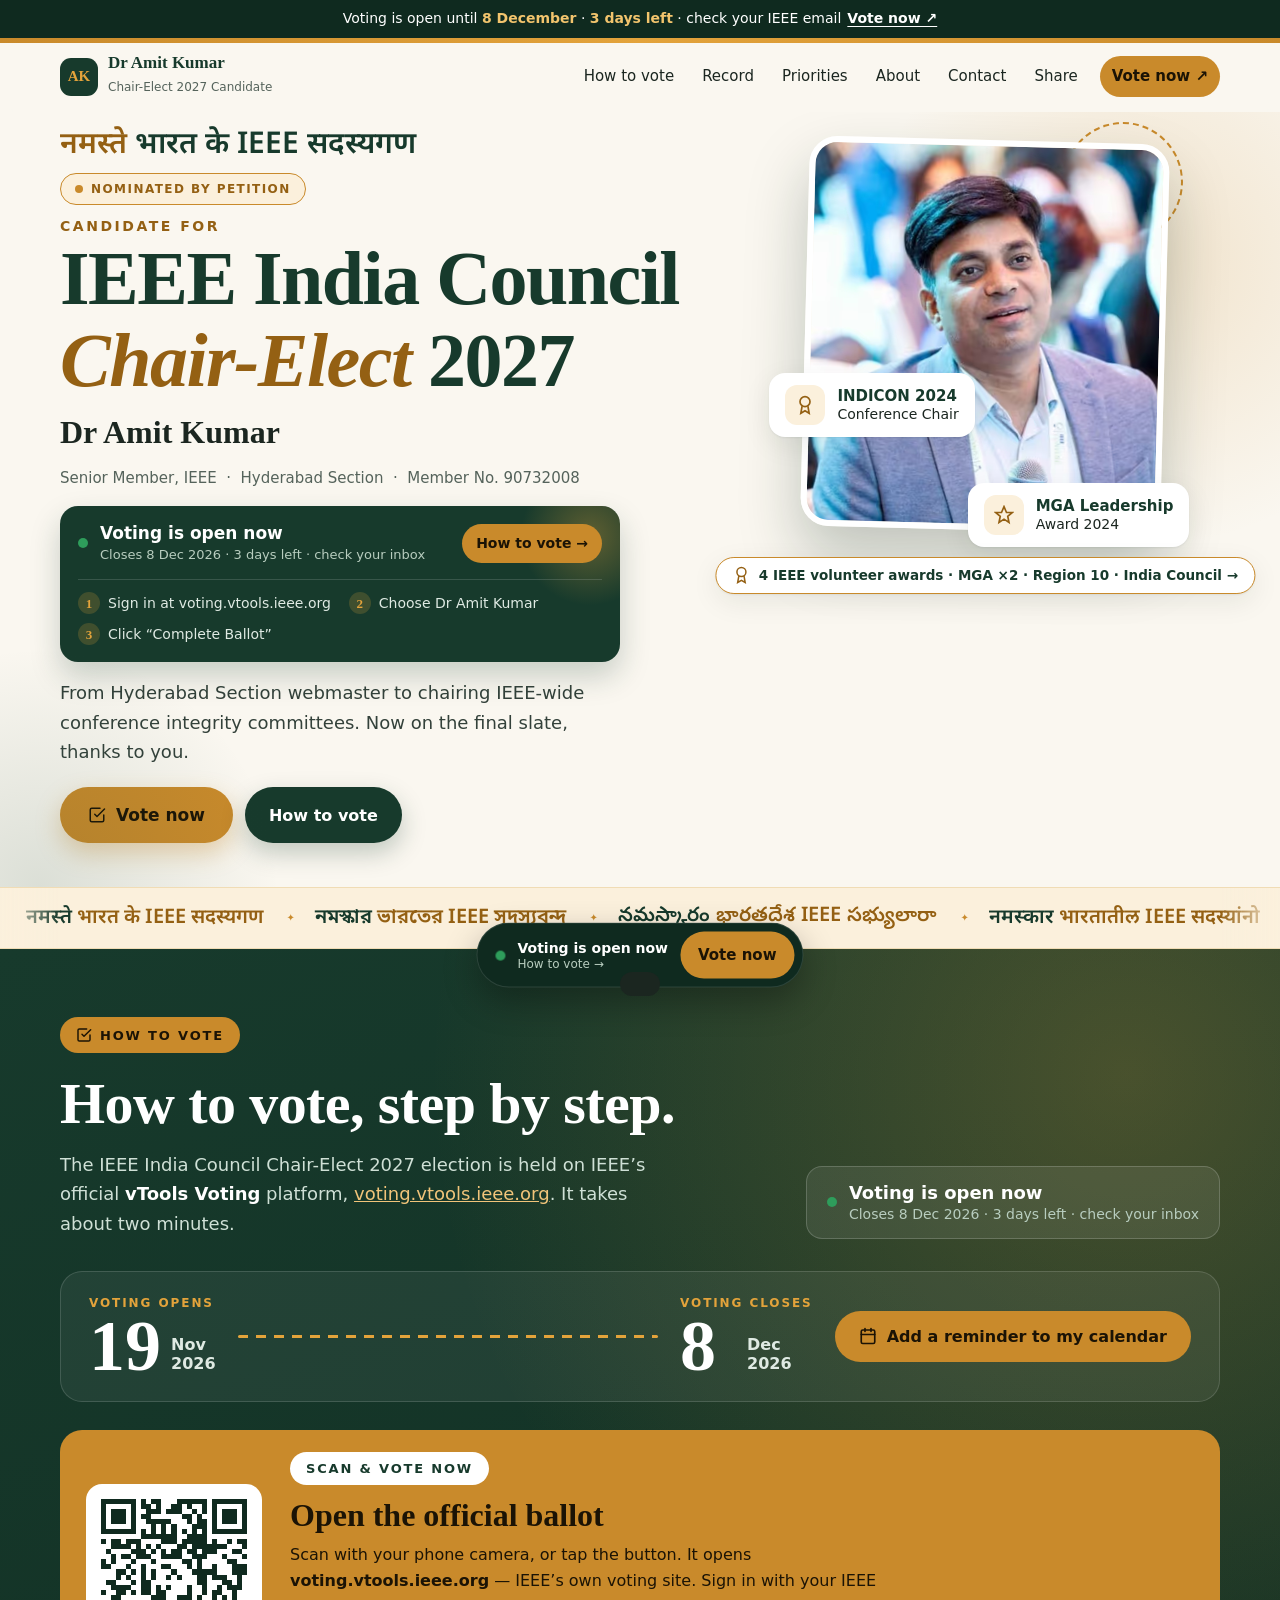
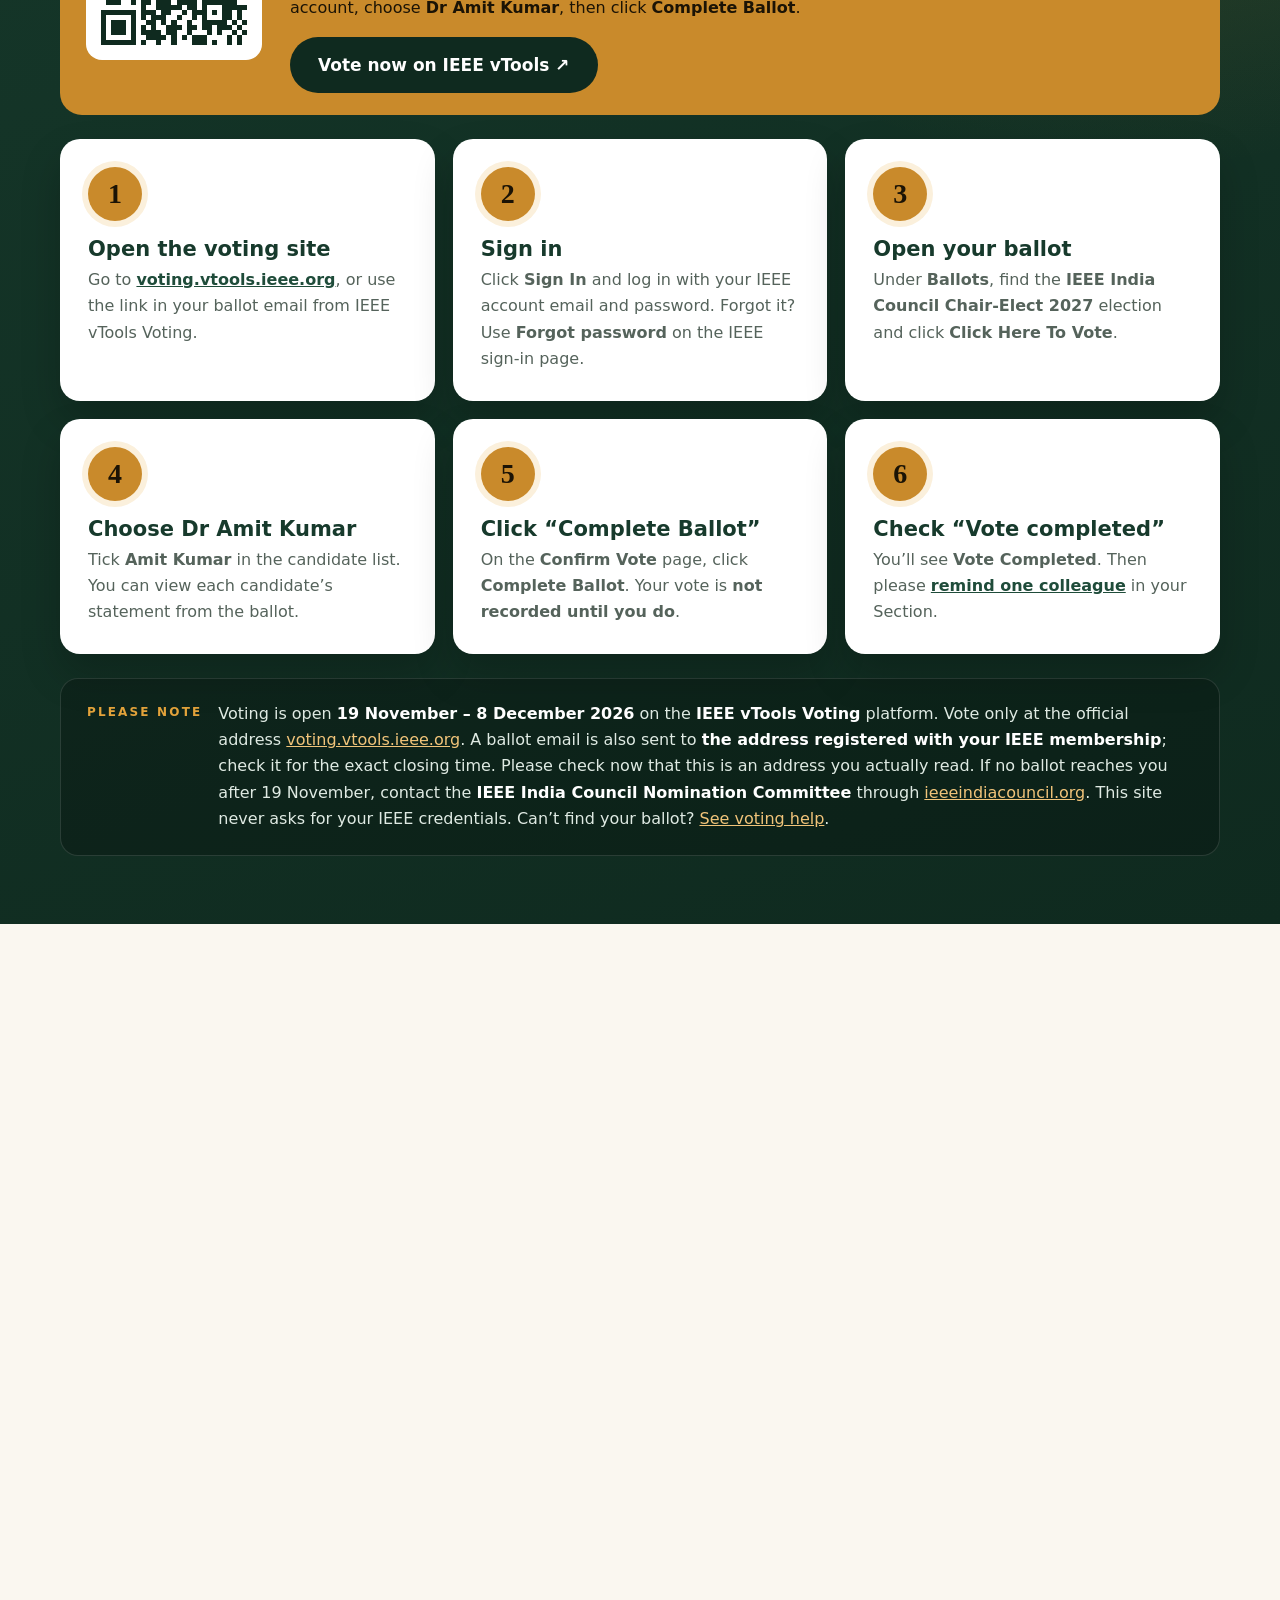
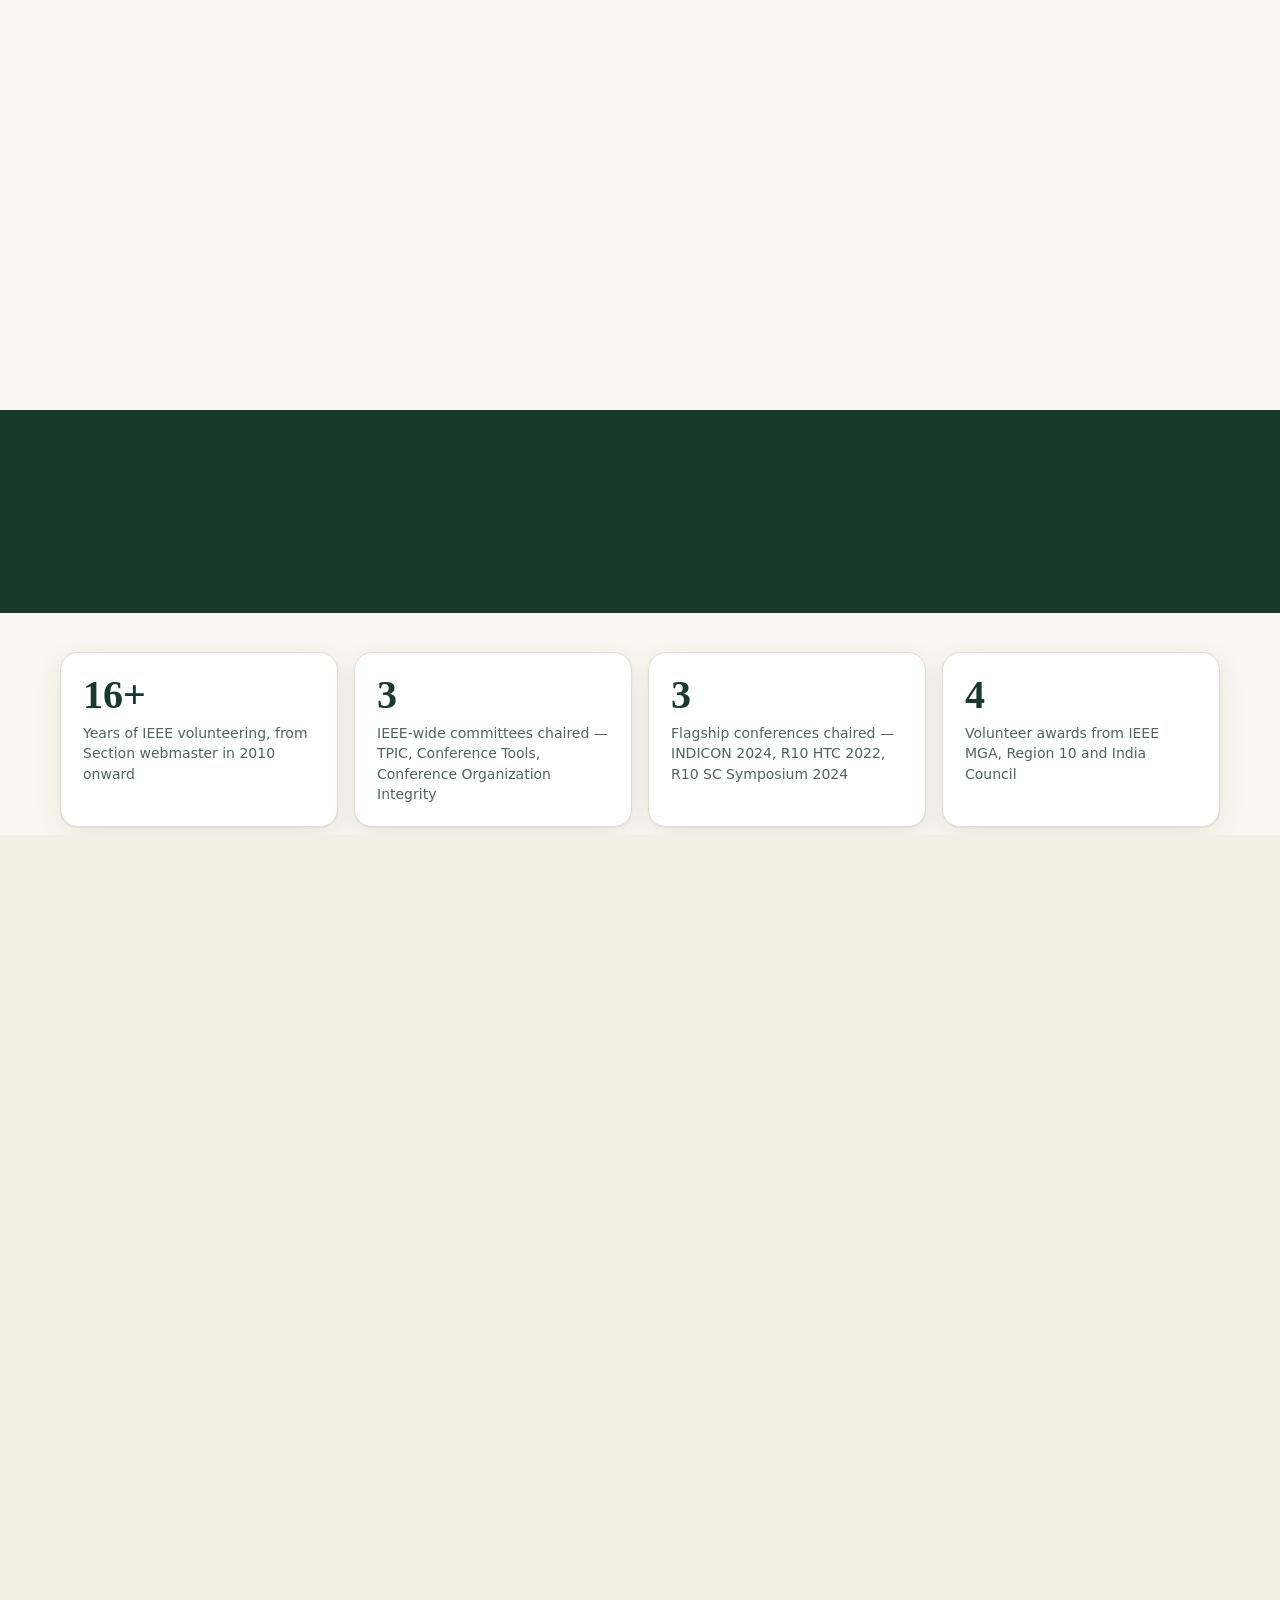
==== index.html @ e61eea42 "Tighten gap above hero awards line Co-Authored-By: Claude Opus 5.5 <noreply@anthropic.com>" ====
<!doctype html>
<html lang="en-IN">
<head>
<meta charset="utf-8">
<meta name="viewport" content="width=device-width, initial-scale=1">
<title>Dr Amit Kumar | Candidate, IEEE India Council Chair-Elect 2027</title>
<link rel="preload" href="assets/fonts/f5.woff2" as="font" type="font/woff2" crossorigin>
<link rel="preload" href="assets/fonts/f3.woff2" as="font" type="font/woff2" crossorigin>
<meta name="description" content="Personal website of Dr Amit Kumar, Senior Member IEEE, Hyderabad — candidate for IEEE India Council Chair-Elect 2027. Record, priorities and how to vote.">
<meta name="robots" content="index, follow, max-image-preview:large, max-snippet:-1, max-video-preview:-1">
<meta name="googlebot" content="index, follow">
<meta name="keywords" content="Dr Amit Kumar, Amit Kumar IEEE, IEEE India Council Chair-Elect 2027 candidate, IEEE Hyderabad Section, BioAxis DNA Research Centre, IEEE India Council election 2026">
<meta name="author" content="Dr Amit Kumar">
<meta name="theme-color" content="#173a2c">
<meta property="og:type" content="website">
<meta property="og:site_name" content="Dr Amit Kumar">
<meta property="og:locale" content="en_IN">
<meta property="og:title" content="Dr Amit Kumar | Candidate, IEEE India Council Chair-Elect 2027">
<meta property="og:description" content="Thank you for signing. Voting runs 19 Nov – 8 Dec 2026 on IEEE vTools Voting — here’s how to vote, plus Dr Amit Kumar’s record and priorities.">
<meta name="twitter:title" content="Dr Amit Kumar | Candidate, IEEE India Council Chair-Elect 2027">
<meta name="twitter:description" content="Thank you for signing. Voting runs 19 Nov – 8 Dec 2026 on IEEE vTools Voting — here’s how to vote, plus Dr Amit Kumar’s record and priorities.">
<meta property="og:image" content="https://dramitkr.github.io/assets/og-card.jpg">
<meta property="og:image:width" content="1200">
<meta property="og:image:height" content="628">
<meta property="og:image:alt" content="Thank you from Dr Amit Kumar, candidate for IEEE India Council Chair-Elect 2027. Voting 19 November to 8 December 2026 on IEEE vTools Voting.">
<meta name="twitter:image" content="https://dramitkr.github.io/assets/og-card.jpg">
<meta property="og:url" content="https://dramitkr.github.io/">
<link rel="canonical" href="https://dramitkr.github.io/">
<meta name="twitter:card" content="summary_large_image">
<link rel="icon" href="/favicon.ico" sizes="48x48">
<link rel="icon" href="/favicon.svg" type="image/svg+xml">
<link rel="icon" href="/assets/icons/icon-192.png" type="image/png" sizes="192x192">
<link rel="apple-touch-icon" href="/assets/icons/apple-touch-icon.png">
<link rel="manifest" href="/site.webmanifest">
<link rel="preload" as="image" type="image/avif" imagesrcset="assets/amit-kumar-360.avif 360w, assets/amit-kumar-560.avif 560w, assets/amit-kumar-720.avif 720w" imagesizes="(max-width:900px) 230px, 360px" fetchpriority="high">
<style>
/* latin-ext */@font-face {font-family: 'Fraunces';font-style: italic;font-weight: 600;font-display: swap;src: url(assets/fonts/f0.woff2) format('woff2');unicode-range: U+0100-02BA, U+02BD-02C5, U+02C7-02CC, U+02CE-02D7, U+02DD-02FF, U+0304, U+0308, U+0329, U+1D00-1DBF, U+1E00-1E9F, U+1EF2-1EFF, U+2020, U+20A0-20AB, U+20AD-20C4, U+2113, U+2C60-2C7F, U+A720-A7FF;}/* latin */@font-face {font-family: 'Fraunces';font-style: italic;font-weight: 600;font-display: swap;src: url(assets/fonts/f1.woff2) format('woff2');unicode-range: U+0000-00FF, U+0131, U+0152-0153, U+02BB-02BC, U+02C6, U+02DA, U+02DC, U+0304, U+0308, U+0329, U+2000-206F, U+20AC, U+2122, U+2191, U+2193, U+2212, U+2215, U+FEFF, U+FFFD;}/* latin-ext */@font-face {font-family: 'Fraunces';font-style: normal;font-weight: 500 700;font-display: swap;src: url(assets/fonts/f2.woff2) format('woff2');unicode-range: U+0100-02BA, U+02BD-02C5, U+02C7-02CC, U+02CE-02D7, U+02DD-02FF, U+0304, U+0308, U+0329, U+1D00-1DBF, U+1E00-1E9F, U+1EF2-1EFF, U+2020, U+20A0-20AB, U+20AD-20C4, U+2113, U+2C60-2C7F, U+A720-A7FF;}/* latin */@font-face {font-family: 'Fraunces';font-style: normal;font-weight: 500 700;font-display: swap;src: url(assets/fonts/f3.woff2) format('woff2');unicode-range: U+0000-00FF, U+0131, U+0152-0153, U+02BB-02BC, U+02C6, U+02DA, U+02DC, U+0304, U+0308, U+0329, U+2000-206F, U+20AC, U+2122, U+2191, U+2193, U+2212, U+2215, U+FEFF, U+FFFD;}/* latin-ext */@font-face {font-family: 'Inter';font-style: normal;font-weight: 400 700;font-display: swap;src: url(assets/fonts/f4.woff2) format('woff2');unicode-range: U+0100-02BA, U+02BD-02C5, U+02C7-02CC, U+02CE-02D7, U+02DD-02FF, U+0304, U+0308, U+0329, U+1D00-1DBF, U+1E00-1E9F, U+1EF2-1EFF, U+2020, U+20A0-20AB, U+20AD-20C4, U+2113, U+2C60-2C7F, U+A720-A7FF;}/* latin */@font-face {font-family: 'Inter';font-style: normal;font-weight: 400 700;font-display: swap;src: url(assets/fonts/f5.woff2) format('woff2');unicode-range: U+0000-00FF, U+0131, U+0152-0153, U+02BB-02BC, U+02C6, U+02DA, U+02DC, U+0304, U+0308, U+0329, U+2000-206F, U+20AC, U+2122, U+2191, U+2193, U+2212, U+2215, U+FEFF, U+FFFD;}
:root{
  --green-900:#0f2a1f; --green-800:#173a2c; --green-700:#1f4c3a; --green-100:#e4ede7;
  --amber:#c98a2b; --amber-600:#946013; --amber-100:#fbf0dc;
  --cream:#faf7f0; --paper:#ffffff; --ink:#1b2620; --muted:#55635b; --line:#e3ded2;
  --radius:18px; --shadow:0 1px 2px rgba(15,42,31,.06),0 8px 28px rgba(15,42,31,.08);
  --serif:"Fraunces",Georgia,"Times New Roman",serif;
  --sans:"Inter",system-ui,-apple-system,"Segoe UI",Roboto,Arial,sans-serif;
  color-scheme:light;
}
*{box-sizing:border-box}
html{scroll-behavior:smooth;scroll-padding-top:80px}
html{-webkit-text-size-adjust:100%;text-size-adjust:100%}
body{margin:0;background:var(--cream);color:var(--ink);font:16px/1.65 var(--sans);-webkit-font-smoothing:antialiased;overflow-x:hidden}
img,svg{max-width:100%;display:block}
img{height:auto}
a{color:var(--green-700)}
h1,h2,h3{font-family:var(--serif);color:var(--green-800);line-height:1.15;margin:0}
.wrap{width:min(1160px,100% - 32px);margin-inline:auto}
.eyebrow{font:600 12px/1 var(--sans);letter-spacing:.18em;text-transform:uppercase;color:var(--amber-600)}
.skip{position:absolute;left:-999px;top:8px;background:var(--green-800);color:#fff;padding:10px 14px;border-radius:8px;z-index:100}
.skip:focus{left:8px}
:focus-visible{outline:3px solid var(--amber);outline-offset:3px;border-radius:6px}

/* ---------- Nav ---------- */
.topbar{height:5px;background:linear-gradient(90deg,var(--amber),#e3a33b,var(--amber))}
.annbar{background:var(--green-900);color:#fff;font:500 14px/1.4 var(--sans);text-align:center;padding:9px 16px}
.annbar b{color:#f2c46d;font-weight:700}
.annbar a{color:#fff;font-weight:700;text-decoration:underline;text-underline-offset:3px;white-space:nowrap;margin-left:6px}
.annbar a:hover{color:#f2c46d}
.annbar.done a{display:none}
@media (max-width:520px){.annbar{font-size:13px;padding:8px 12px}}
header.nav{position:-webkit-sticky;position:sticky;top:0;z-index:50;background:rgba(250,247,240,.97);border-bottom:1px solid transparent;transition:border-color .25s,box-shadow .25s}
@media (min-width:901px){@supports ((backdrop-filter:blur(1px)) or (-webkit-backdrop-filter:blur(1px))){header.nav{background:rgba(250,247,240,.86);backdrop-filter:saturate(1.4) blur(12px);-webkit-backdrop-filter:saturate(1.4) blur(12px)}}}
header.nav.scrolled{border-color:var(--line);box-shadow:0 4px 20px rgba(15,42,31,.06)}
.nav-in{display:flex;align-items:center;justify-content:space-between;height:68px;gap:16px}
.brand{display:flex;align-items:center;gap:10px;text-decoration:none;color:var(--green-800)}
.mono{width:38px;height:38px;border-radius:11px;background:var(--green-800);color:#e3a33b;display:grid;place-items:center;font:700 15px var(--serif)}
.brand b{font:600 17px var(--serif);display:block;line-height:1.1}
.brand small{font-size:12px;color:var(--muted)}
.links{display:flex;gap:4px;align-items:center}
.links a{text-decoration:none;color:var(--ink);font-weight:500;font-size:15px;padding:8px 12px;border-radius:999px;transition:background .2s}
.links a:hover{background:var(--green-100)}
.links a.cta{background:var(--green-800);color:#fff;margin-left:6px}
.links a.cta:hover{background:var(--green-700)}
.burger{display:none;background:none;border:0;width:44px;height:44px;border-radius:10px;cursor:pointer}
.burger span{display:block;width:22px;height:2px;background:var(--green-800);margin:5px auto;transition:.3s}
@media (max-width:900px){
  .burger{display:block}
  .links{position:fixed;top:73px;left:0;right:0;flex-direction:column;align-items:stretch;background:var(--cream);padding:12px 16px 20px;border-bottom:1px solid var(--line);box-shadow:0 20px 30px rgba(15,42,31,.1);transform:translateY(-120%);transition:transform .35s ease;visibility:hidden}
  .links.open{transform:none;visibility:visible}
  .links a{padding:12px 14px;font-size:16px}
  .links a.cta{margin:8px 0 0;text-align:center}
  .burger[aria-expanded="true"] span:nth-child(1){transform:translateY(7px) rotate(45deg)}
  .burger[aria-expanded="true"] span:nth-child(2){opacity:0}
  .burger[aria-expanded="true"] span:nth-child(3){transform:translateY(-7px) rotate(-45deg)}
}

/* ---------- Hero ---------- */
.hero{position:relative;padding:14px 0 44px;overflow:hidden}
.hero::before{content:"";position:absolute;width:620px;height:620px;right:-180px;top:-160px;background:radial-gradient(circle,rgba(201,138,43,.18),transparent 65%);pointer-events:none}
.hero::after{content:"";position:absolute;width:520px;height:520px;left:-220px;bottom:-260px;background:radial-gradient(circle,rgba(31,76,58,.14),transparent 65%);pointer-events:none}
.hero-grid{display:grid;grid-template-columns:1.15fr .85fr;gap:56px;align-items:start;position:relative}
@media (min-width:901px){.portrait{margin-top:14px}}
.badge{display:inline-flex;align-items:center;gap:8px;border:1.5px solid var(--amber);color:var(--amber-600);background:var(--amber-100);font:700 12px/1 var(--sans);letter-spacing:.12em;text-transform:uppercase;padding:9px 14px;border-radius:999px}
.badge .dot{width:8px;height:8px;border-radius:50%;background:var(--amber)}

.hero .htitle{font-family:var(--serif);color:var(--green-800);line-height:1.15;font-size:clamp(40px,6.4vw,76px);font-weight:700;letter-spacing:-.02em;margin:4px 0 4px;line-height:1.08}
.hero .htitle em{font-style:italic;color:var(--amber-600);font-weight:600}
.hero .name{font:600 clamp(24px,3vw,32px)/1.2 var(--serif);color:var(--ink);margin:12px 0 2px}
.hero .meta{color:var(--muted);font-size:15px}
.hero .lead{font-size:18px;max-width:560px;margin:16px 0 20px;color:#33413a}
.btns{display:flex;flex-wrap:wrap;gap:12px}
.btn{display:inline-flex;align-items:center;gap:10px;font:600 16px var(--sans);padding:14px 22px;border-radius:999px;text-decoration:none;border:2px solid transparent;cursor:pointer;transition:transform .2s,box-shadow .2s,background .2s}
.btn:hover{transform:translateY(-2px)}
.btn-primary{background:var(--green-800);color:#fff;box-shadow:0 10px 24px rgba(23,58,44,.25)}
.btn-primary:hover{background:var(--green-700)}
.btn-ghost{background:transparent;color:var(--green-800);border-color:var(--green-800)}
.btn-ghost:hover{background:var(--green-100)}
.btn-amber{background:var(--amber);color:#1b1305}
.btn-amber:hover{background:#e3a33b}
.btn svg{width:18px;height:18px}
.portrait{position:relative;justify-self:center;width:min(360px,100%)}
.portrait .frame{border-radius:28px;overflow:hidden;box-shadow:0 30px 60px rgba(15,42,31,.25);transform:rotate(1.5deg);border:6px solid #fff}
.portrait .frame img{aspect-ratio:900/977;object-fit:cover;width:100%;height:auto}
.portrait .ring{position:absolute;top:-18px;right:-18px;width:120px;height:120px;border-radius:50%;border:2px dashed var(--amber);}

.float{position:absolute;background:#fff;border-radius:16px;box-shadow:var(--shadow);padding:12px 16px;display:flex;gap:12px;align-items:center;font-size:14px;line-height:1.3}
.float b{display:block;font:700 15px var(--sans);color:var(--green-800)}
.float .ic{width:40px;height:40px;border-radius:12px;display:grid;place-items:center;background:var(--amber-100);color:var(--amber-600);flex:none}
.float.f1{left:-36px;bottom:92px}
.float.f2{right:-24px;bottom:-18px}

@media (max-width:900px){
  .hero{padding:12px 0 36px}
  .hero-grid{grid-template-columns:1fr;gap:40px}
  .portrait{order:-1;width:min(320px,82%)}
  .float.f1{left:-20px}.float.f2{right:-14px}
}
@media (max-width:420px){.float{font-size:12px;padding:9px 11px}.float .ic{width:32px;height:32px}.float.f2{display:none}}

/* ---------- Vote status ---------- */
.vstatus{display:inline-flex;gap:12px;align-items:center;margin-top:16px;background:var(--paper);border:1px solid var(--line);border-radius:14px;padding:10px 16px;box-shadow:var(--shadow);line-height:1.3}
.vstatus b{display:block;color:var(--green-800);font-size:15px}
.vstatus small{color:var(--muted);font-size:13px}
.vdot{width:10px;height:10px;border-radius:50%;background:var(--amber);flex:none}
.vstatus.open .vdot{background:#2e9d5b}
@keyframes blink{50%{opacity:.35}}
.dates{display:flex;flex-wrap:wrap;align-items:center;gap:14px 18px;margin-top:22px}
.dates div:not(.arrow){background:var(--paper);border:1px solid var(--line);border-radius:14px;padding:12px 18px}
.dates small{display:block;color:var(--muted);font-size:12px;text-transform:uppercase;letter-spacing:.12em}
.dates b{font:700 22px var(--serif);color:var(--green-800)}
.dates .arrow{color:var(--amber);font-size:24px}
.dates .cal{font-weight:600;color:var(--green-700)}
/* ---------- Greetings ---------- */
.greet{display:flex;align-items:flex-start;gap:12px;min-height:0;max-width:640px;margin:0 0 8px}
.greet .gw{font-size:clamp(20px,2.4vw,30px);font-weight:600;color:var(--amber-600);line-height:1.3;transition:opacity .4s,transform .4s}
.greet .gb{color:var(--green-800)}
.greet.out .gw{opacity:0;transform:translateY(6px)}
.ribbon{background:var(--amber-100);border-top:1px solid #f0dcb5;border-bottom:1px solid #f0dcb5;overflow:hidden;padding:14px 0;position:relative}
.ribbon::before,.ribbon::after{content:"";position:absolute;top:0;bottom:0;width:60px;z-index:1;pointer-events:none}
.ribbon::before{left:0;background:linear-gradient(90deg,var(--amber-100),transparent)}
.ribbon::after{right:0;background:linear-gradient(-90deg,var(--amber-100),transparent)}
.track{display:flex;width:max-content;animation:marquee 70s linear infinite;will-change:transform}
.ribbon{contain:layout paint}
.ribbon:hover .track{animation-play-state:paused}
.gi{display:inline-flex;align-items:center;gap:8px;padding:0 26px;white-space:nowrap;position:relative}
.gi::after{content:"✦";position:absolute;right:-6px;color:var(--amber);font-size:10px;top:50%;transform:translateY(-50%)}
.gi .gw{font-size:20px;font-weight:600;color:var(--green-800);line-height:1.6}
.gi .gb{color:var(--amber-600)}
@keyframes marquee{to{transform:translateX(-50%)}}
@media (prefers-reduced-motion:reduce){.track{flex-wrap:wrap;width:auto;justify-content:center;row-gap:6px}.track .dup{display:none}}
/* ---------- Hero vote card ---------- */
.herovote{display:block;margin-top:14px;max-width:560px;background:var(--green-800);color:#dfeae3;border-radius:18px;padding:16px 18px;text-decoration:none;box-shadow:0 14px 30px rgba(23,58,44,.22);transition:transform .2s,box-shadow .2s;position:relative;overflow:hidden}
.herovote::after{content:"";position:absolute;right:-40px;top:-40px;width:140px;height:140px;border-radius:50%;background:radial-gradient(circle,rgba(227,163,59,.35),transparent 70%)}
.herovote:hover{transform:translateY(-2px);box-shadow:0 18px 36px rgba(23,58,44,.3)}
.hv-top{display:flex;align-items:center;justify-content:space-between;gap:12px;flex-wrap:wrap;position:relative;z-index:1}
.vstatus-in{display:inline-flex;gap:12px;align-items:center;line-height:1.3}
.vstatus-in b{display:block;color:#fff;font-size:17px}
.vstatus-in small{color:#b8cdbf;font-size:13px}
.hv-tag{background:var(--amber);color:#1b1305;font-weight:700;font-size:14px;padding:8px 14px;border-radius:999px;white-space:nowrap}
.hv-steps{display:flex;flex-wrap:wrap;gap:8px 18px;margin-top:14px;padding-top:12px;border-top:1px solid rgba(255,255,255,.14);font-size:14px;position:relative;z-index:1}
.hv-steps span{display:inline-flex;align-items:center;gap:8px}
.hv-steps i{font:700 13px/1 var(--serif);font-style:normal;width:22px;height:22px;border-radius:50%;background:rgba(227,163,59,.2);color:#e3a33b;display:grid;place-items:center;flex:none}
.awline{position:relative;z-index:2;display:flex;align-items:center;justify-content:center;gap:8px;width:max-content;max-width:min(400px,calc(100vw - 32px));margin:64px auto 0;left:50%;transform:translateX(-50%);background:var(--paper);border:1.5px solid var(--amber);border-radius:999px;padding:8px 16px;color:var(--green-800);font:600 13.5px/1.35 var(--sans);text-decoration:none;box-shadow:var(--shadow);text-align:center}
.awline svg{color:var(--amber-600);flex:none}
.awline b{font-weight:800}
.awline:hover{background:var(--amber-100)}
@media (min-width:901px){.awline{position:absolute;top:100%;margin-top:28px;max-width:100%}}
@media (min-width:1240px){.awline{max-width:none;white-space:nowrap}}
@media (max-width:900px){.awline{margin-top:18px;font-size:13px}}
@media (max-width:900px){.portrait{width:min(230px,62%)}.portrait .ring{width:80px;height:80px}.float{display:none}}
@media (max-width:480px){.hv-steps{flex-direction:column;gap:6px}}
@media (max-width:900px){.greet{margin-bottom:8px}.hero-grid{gap:20px}}
/* ---------- How to vote ---------- */
.links a.votenow{background:var(--amber);color:#1b1305;font-weight:700}
.links a.votenow:hover{background:#e3a33b}
.btn-big{padding:16px 26px;font-size:17px;box-shadow:0 10px 24px rgba(201,138,43,.35)}
.open .vdot{background:#2e9d5b!important;animation:blink 2s ease-in-out infinite;will-change:opacity}
.votezone{background:radial-gradient(circle at 88% 8%,rgba(227,163,59,.25),transparent 38%),linear-gradient(160deg,var(--green-800),var(--green-900));color:#dfeae3;padding:68px 0;position:relative;overflow:hidden}
.vz-head{display:flex;justify-content:space-between;align-items:flex-end;gap:24px;flex-wrap:wrap;margin-bottom:32px}
.vz-kicker{display:inline-flex;gap:8px;align-items:center;background:var(--amber);color:#1b1305;font:700 13px/1 var(--sans);letter-spacing:.14em;text-transform:uppercase;padding:10px 16px;border-radius:999px}
.votezone h2{color:#fff;font-size:clamp(34px,5vw,58px);margin:18px 0 12px;letter-spacing:-.01em}
.vz-head p{color:#cfe0d6;font-size:18px;margin:0;max-width:620px}
.vz-head strong{color:#fff}
.vz-live{background:rgba(255,255,255,.08);border:1px solid rgba(255,255,255,.18);border-radius:16px;padding:14px 20px;display:grid;grid-template-columns:auto 1fr;column-gap:12px;align-items:center;line-height:1.35}
.vz-live .vdot{grid-row:span 2}
.vz-live b{color:#fff;font-size:18px}
.vz-live small{color:#b8cdbf;font-size:14px}
.vz-dates{display:flex;align-items:center;gap:22px;flex-wrap:wrap;background:rgba(255,255,255,.06);border:1px solid rgba(255,255,255,.14);border-radius:22px;padding:24px 28px;margin-bottom:28px}
.vz-date{display:grid;grid-template-columns:auto auto;column-gap:10px;align-items:end}
.vz-date small{grid-column:1/-1;color:#e3a33b;font:700 12px var(--sans);letter-spacing:.16em;text-transform:uppercase;margin-bottom:6px}
.vz-date b{font:700 72px/.85 var(--serif);color:#fff}
.vz-date span{font:600 16px/1.2 var(--sans);color:#dfeae3;padding-bottom:4px}
.vz-line{flex:1;min-width:40px;height:3px;background:repeating-linear-gradient(90deg,#e3a33b 0 10px,transparent 10px 18px);border-radius:2px}
.vz-dates .btn#cal{margin-left:auto}
.vz-qr{display:grid;grid-template-columns:auto 1fr;gap:28px;align-items:center;background:var(--amber);color:#1b1305;border-radius:22px;padding:22px 26px;margin-bottom:24px}
.qrbox{background:#fff;border-radius:16px;padding:10px;width:176px;height:176px}
.qrbox svg{display:block;width:100%;height:100%}
.qrtext h3{font:700 clamp(24px,3vw,32px)/1.15 var(--serif);color:#1b1305;margin:12px 0 8px}
.qrtext p{margin:0 0 16px;max-width:620px}
.qrtext .vz-kicker{color:var(--green-800)}
.qrtext .btn-amber{background:var(--green-900);color:#fff;box-shadow:none}
.qrtext .btn-amber:hover{background:var(--green-800)}
@media (max-width:600px){.vz-qr{grid-template-columns:1fr;justify-items:center;text-align:center;padding:22px 18px}.qrbox{width:200px;height:200px}.qrtext .btn{width:100%;justify-content:center}}
.vz-steps{list-style:none;margin:0;padding:0;display:grid;grid-template-columns:repeat(3,1fr);gap:18px}
.vz-step a{color:var(--green-700);font-weight:600}
.vz-dates .vz-go{margin-left:0;background:#fff;color:var(--green-800)}
.vz-dates .vz-go:hover{background:var(--green-100)}
.vz-step{background:#fff;color:var(--ink);border-radius:20px;padding:28px;position:relative;box-shadow:0 20px 40px rgba(0,0,0,.2);transition:transform .25s}
.vz-step:hover{transform:translateY(-4px)}
.vz-num{width:54px;height:54px;border-radius:50%;background:var(--amber);color:#1b1305;display:grid;place-items:center;font:700 28px var(--serif);margin-bottom:16px;box-shadow:0 0 0 6px var(--amber-100)}
.vz-step .ico{position:absolute;right:24px;top:28px;width:48px;height:48px;border-radius:14px;background:var(--green-100);color:var(--green-800);display:grid;place-items:center}
.vz-step h3{font:700 21px var(--sans);color:var(--green-800);margin:0 0 6px}
.vz-step p{margin:0;color:var(--muted)}
.votezone .notice{background:rgba(0,0,0,.22);border:1px solid rgba(255,255,255,.12)}
@media (max-width:980px){.vz-steps{grid-template-columns:repeat(2,1fr)}}
@media (max-width:820px){
  .votezone{padding:60px 0}
  .vz-steps{grid-template-columns:1fr}
  .vz-date b{font-size:56px}
  .vz-dates{padding:20px}
  .vz-dates .btn{margin-left:0;width:100%;justify-content:center}
}
.votebar{position:fixed;left:50%;bottom:16px;transform:translate(-50%,160%);z-index:60;display:flex;align-items:center;gap:12px;background:var(--green-900);color:#fff;text-decoration:none;padding:8px 8px 8px 18px;border-radius:999px;box-shadow:0 14px 34px rgba(0,0,0,.3);border:1px solid rgba(255,255,255,.12);transition:transform .35s ease;width:max-content;max-width:calc(100% - 24px)}
.votebar.show{transform:translate(-50%,0)}
.vb-txt b{display:block;font-size:14px;line-height:1.2}
.vb-txt small{display:block;font-size:12px;color:#b8cdbf;line-height:1.2}
.vb-cta{background:var(--amber);color:#1b1305;font-weight:700;font-size:15px;padding:11px 18px;border-radius:999px;white-space:nowrap}
.vb-cta:hover{background:#e3a33b}
.vb-info{display:flex;align-items:center;gap:12px;color:#fff;text-decoration:none}
.vb-cta{text-decoration:none}
@media (max-width:380px){.vb-txt small{display:none}}
/* ---------- Voting help FAQ ---------- */
.faqsec{padding-bottom:56px}
.faq-grid{display:grid;grid-template-columns:.8fr 1.2fr;gap:48px;align-items:start}
.faq details{background:var(--paper);border:1px solid var(--line);border-radius:16px;margin-bottom:12px;box-shadow:var(--shadow);overflow:hidden}
.faq summary{list-style:none;cursor:pointer;padding:18px 54px 18px 22px;font-weight:700;font-size:17px;color:var(--green-800);position:relative}
.faq summary::-webkit-details-marker{display:none}
.faq summary::after{content:"+";position:absolute;right:20px;top:50%;transform:translateY(-50%);width:28px;height:28px;border-radius:50%;background:var(--amber-100);color:var(--amber-600);display:grid;place-items:center;font-size:20px;font-weight:600;transition:transform .2s}
.faq details[open] summary::after{content:"–"}
.faq summary:hover{background:#fdfbf6}
.faq .ans{padding:0 22px 18px;color:#33413a}
.faq .ans ol{margin:0;padding-left:20px}
.faq .ans li{margin:6px 0}
@media (max-width:860px){.faq-grid{grid-template-columns:1fr;gap:8px}}
/* ---------- Thank-you band ---------- */
.thanks{background:var(--green-800);color:#eaf1ec;position:relative;overflow:hidden}
.thanks .wrap{display:grid;grid-template-columns:auto 1fr;gap:28px;align-items:center;padding:36px 0}
.thanks .big{font:700 clamp(56px,9vw,104px)/.9 var(--serif);color:#e3a33b}
.thanks h2{color:#fff;font-size:clamp(24px,3.2vw,34px);margin-bottom:8px}
.thanks p{margin:0;max-width:760px;color:#cfe0d6;font-size:17px}
@media (max-width:640px){.thanks .wrap{grid-template-columns:1fr;gap:6px}}

/* ---------- Stats ---------- */
.stats{display:grid;grid-template-columns:repeat(4,1fr);gap:16px;margin-top:-1px;padding:40px 0 8px}
.stat{background:var(--paper);border:1px solid var(--line);border-radius:var(--radius);padding:22px;text-align:left;box-shadow:var(--shadow)}
.stat .n{font:700 40px/1 var(--serif);color:var(--green-800)}
.stat .n span{color:var(--amber)}
.stat p{margin:8px 0 0;color:var(--muted);font-size:14px;line-height:1.45}
@media (max-width:820px){.stats{grid-template-columns:repeat(2,1fr)}}

/* ---------- Sections ---------- */
section.block{padding:72px 0}
@supports (content-visibility:auto){section.block,.thanks,footer{content-visibility:auto;contain-intrinsic-size:auto 900px}}
.head{max-width:720px;margin-bottom:40px}
.head h2{font-size:clamp(30px,4.2vw,46px);margin-top:12px;letter-spacing:-.01em}
.head p{color:var(--muted);font-size:17px;margin:14px 0 0}

/* Vote steps */
.steps{display:grid;grid-template-columns:repeat(3,1fr);gap:20px;counter-reset:s;position:relative}
.step{background:var(--paper);border:1px solid var(--line);border-radius:var(--radius);padding:28px;position:relative;box-shadow:var(--shadow);transition:transform .25s,box-shadow .25s}
.step:hover{transform:translateY(-4px);box-shadow:0 2px 4px rgba(15,42,31,.06),0 18px 40px rgba(15,42,31,.12)}
.step .num{font:700 54px/1 var(--serif);color:#b07a22}
.step .ico{position:absolute;right:24px;top:28px;width:48px;height:48px;border-radius:14px;background:var(--green-100);color:var(--green-800);display:grid;place-items:center}
.step h3{font:700 20px var(--sans);color:var(--ink);margin:14px 0 6px}
.step p{margin:0;color:var(--muted)}
@media (max-width:820px){.steps{grid-template-columns:1fr}}
.notice{margin-top:24px;background:var(--green-900);color:#dfeae3;border-radius:var(--radius);padding:22px 26px;display:flex;gap:16px;align-items:flex-start}
.notice .tag{font:700 12px/1 var(--sans);letter-spacing:.18em;color:#e3a33b;white-space:nowrap;padding-top:5px}
.notice strong{color:#fff}
.notice a{color:#f1c47a}
@media (max-width:600px){.notice{flex-direction:column;gap:8px}}

/* Record / tabs */
.alt{background:#f3efe5}
.tabs{display:flex;gap:8px;flex-wrap:wrap;margin-bottom:24px}
.tab{font:600 15px var(--sans);border:1.5px solid var(--line);background:var(--paper);color:var(--ink);padding:11px 18px;border-radius:999px;cursor:pointer;transition:.2s}
.tab:hover{border-color:var(--green-700)}
.tab[aria-selected="true"]{background:var(--green-800);color:#fff;border-color:var(--green-800)}
.tab .c{display:inline-grid;place-items:center;min-width:24px;height:24px;border-radius:999px;background:var(--amber-100);color:var(--amber-600);font-size:12px;margin-left:8px;padding:0 6px}
.tab[aria-selected="true"] .c{background:rgba(255,255,255,.16);color:#f1c47a}
.panel{display:grid;grid-template-columns:repeat(2,1fr);gap:14px}
.panel[hidden]{display:none}
.role{background:var(--paper);border:1px solid var(--line);border-radius:14px;padding:18px 20px;display:flex;gap:14px;align-items:flex-start;animation:rise .45s both}
.role .pip{flex:none;width:10px;height:10px;border-radius:50%;background:var(--amber);margin-top:9px}
.role b{display:block;color:var(--green-800);font-weight:700}
.role span{color:#3c4a43}
.role .when{display:block;font-style:normal;font-size:13px;color:var(--muted);margin-top:2px}
.role.hl{border-color:var(--amber);background:linear-gradient(135deg,#fff, var(--amber-100))}
@keyframes rise{from{opacity:0;transform:translateY(10px)}}
@media (max-width:700px){.panel{grid-template-columns:1fr}}

.awards{margin-top:56px}
.awards h3{font-size:26px;margin-bottom:20px}
.award-grid{display:grid;grid-template-columns:repeat(4,1fr);gap:16px}
.award{background:var(--green-800);color:#fff;border-radius:var(--radius);padding:24px 20px;position:relative;overflow:hidden}
.award::after{content:"";position:absolute;right:-30px;bottom:-30px;width:110px;height:110px;border-radius:50%;background:rgba(227,163,59,.16)}
.award .yr{font:700 34px/1 var(--serif);color:#e3a33b}
.award p{margin:10px 0 0;font-weight:600;line-height:1.35}
.award small{display:block;color:#b8cdbf;font-weight:500;margin-top:4px}
@media (max-width:900px){.award-grid{grid-template-columns:repeat(2,1fr)}}
@media (max-width:440px){.award-grid{grid-template-columns:1fr}}

/* Priorities */
.prio-grid{display:grid;grid-template-columns:repeat(2,1fr);gap:20px}
.prio{background:var(--paper);border:1px solid var(--line);border-radius:22px;padding:30px;box-shadow:var(--shadow);position:relative;overflow:hidden;transition:transform .25s}
.prio:hover{transform:translateY(-4px)}
.prio::before{content:"";position:absolute;left:0;top:0;bottom:0;width:5px;background:linear-gradient(var(--amber),var(--green-700))}
.prio .top{display:flex;align-items:center;gap:14px;margin-bottom:14px}
.prio .ico{width:52px;height:52px;border-radius:16px;background:var(--amber-100);color:var(--amber-600);display:grid;place-items:center;flex:none}
.prio h3{font:700 22px var(--serif)}
.prio ul{margin:0;padding:0;list-style:none}
.prio li{padding-left:26px;position:relative;margin:10px 0;color:#33413a}
.prio li::before{content:"";position:absolute;left:0;top:10px;width:14px;height:2px;background:var(--amber)}
@media (max-width:760px){.prio-grid{grid-template-columns:1fr}}

/* About */
.about{display:grid;grid-template-columns:.9fr 1.1fr;gap:48px;align-items:center}
.about-card{background:var(--green-800);color:#dfeae3;border-radius:24px;padding:34px;position:relative;overflow:hidden}
.about-card h3{color:#fff;font-size:24px}
.about-card .k{font:600 12px var(--sans);letter-spacing:.16em;text-transform:uppercase;color:#e3a33b;margin-top:22px}
.about-card p{margin:4px 0 0}
.about-card::after{content:"DNA";position:absolute;right:-10px;bottom:-34px;font:700 130px/1 var(--serif);color:rgba(255,255,255,.05)}
.about-text p{font-size:17px;color:#33413a}
@media (max-width:860px){.about{grid-template-columns:1fr;gap:28px}}

/* Share */
.share{background:linear-gradient(135deg,var(--green-800),var(--green-900));color:#dfeae3;border-radius:28px;padding:56px;display:grid;grid-template-columns:1.1fr .9fr;gap:40px;align-items:center;position:relative;overflow:hidden}
.share::before{content:"";position:absolute;width:420px;height:420px;right:-120px;top:-160px;border-radius:50%;background:radial-gradient(circle,rgba(227,163,59,.28),transparent 65%)}
.share h2{color:#fff;font-size:clamp(28px,4vw,42px)}
.share p{color:#cfe0d6;font-size:17px}
.share-btns{display:grid;grid-template-columns:1fr 1fr;gap:12px;position:relative}
.sbtn{display:flex;align-items:center;justify-content:center;gap:10px;padding:15px;border-radius:14px;background:rgba(255,255,255,.08);border:1px solid rgba(255,255,255,.16);color:#fff;font:600 15px var(--sans);text-decoration:none;cursor:pointer;transition:.2s}
.sbtn:hover{background:rgba(255,255,255,.16);transform:translateY(-2px)}
.sbtn svg{width:20px;height:20px}
.sbtn.wide{grid-column:1/-1;background:var(--amber);color:#1b1305;border-color:var(--amber)}
.sbtn.wide:hover{background:#e3a33b}
.toast{position:fixed;left:50%;bottom:24px;transform:translate(-50%,120px);background:var(--ink);color:#fff;padding:12px 20px;border-radius:999px;font-weight:600;transition:transform .35s;z-index:99}
.toast.show{transform:translate(-50%,0)}
@media (max-width:820px){.share{grid-template-columns:1fr;padding:34px 22px}}

/* Posters */
.posters{display:grid;grid-template-columns:repeat(4,minmax(0,1fr));gap:20px}
.pdl{display:grid;grid-template-columns:1fr 1fr;gap:8px;margin-top:auto}.pdl .pdl-wide{grid-column:1/-1}.pdl .btn{justify-content:center;padding:12px 10px}
.pcard{margin:0;background:var(--paper);border:1px solid var(--line);border-radius:22px;padding:18px;box-shadow:var(--shadow);display:flex;flex-direction:column}
.pcard .thumb{height:400px;border-radius:14px;background:var(--green-100);display:grid;place-items:center;padding:16px;transition:background .2s}
.pcard .thumb:hover{background:#d6e4da}
.pcard picture{display:contents}
.pcard img{max-height:368px;width:auto;max-width:100%;border-radius:8px;box-shadow:0 10px 24px rgba(15,42,31,.2)}
.pcard h3{font:700 19px var(--sans);color:var(--green-800);margin:16px 0 2px}
.pcard p{margin:0 0 14px;color:var(--muted);font-size:14px}
.pcard .btn{justify-content:center;margin-top:auto}
@media (max-width:1180px){.posters{grid-template-columns:repeat(2,minmax(0,1fr))}}
@media (max-width:700px){.posters{grid-template-columns:1fr}.pcard .thumb{height:380px}.pcard img{max-height:348px}}
/* Contact */
.contact{display:grid;grid-template-columns:repeat(6,1fr);gap:16px}
.contact .cc{grid-column:span 2}
.contact .cc.half{grid-column:span 3}
.cc{background:var(--paper);border:1px solid var(--line);border-radius:var(--radius);padding:24px;text-decoration:none;color:var(--ink);display:flex;gap:16px;align-items:center;transition:.2s;box-shadow:var(--shadow)}
.cc:hover{border-color:var(--green-700);transform:translateY(-3px)}
.cc .ico{width:48px;height:48px;border-radius:14px;background:var(--green-100);color:var(--green-800);display:grid;place-items:center;flex:none}
.cc small{display:block;color:var(--muted);font-size:13px}
.cc b{font-weight:600;word-break:break-word}
@media (max-width:820px){.contact{grid-template-columns:1fr}.contact .cc,.contact .cc.half{grid-column:auto}}

/* Footer */
footer{background:var(--green-900);color:#b8cdbf;padding:56px 0 28px;margin-top:88px}
.foot-top{display:flex;justify-content:space-between;gap:24px;flex-wrap:wrap;align-items:flex-end;padding-bottom:28px;border-bottom:1px solid rgba(255,255,255,.1)}
.foot-top h2{color:#fff;font-size:clamp(24px,3vw,32px)}
.foot-top a{color:#e3a33b;text-decoration:none;font-weight:600}
.disclaimer{font-size:13px;line-height:1.6;margin-top:24px;color:#9fb6a8;max-width:900px;text-align:justify;hyphens:auto;-webkit-hyphens:auto}
@media (max-width:480px){.disclaimer{text-align:left}}
.disclaimer strong{color:#d6e3db}
.copy{font-size:13px;margin-top:16px;color:#7f998a}

/* Reveal */
.reveal{opacity:0;transform:translateY(24px);transition:opacity .7s ease,transform .7s ease}
.reveal.in{opacity:1;transform:none}
@media (prefers-reduced-motion:reduce){
  *,*::before,*::after{animation:none!important;transition:none!important;scroll-behavior:auto!important}
  .reveal{opacity:1;transform:none}
}
.sr{position:absolute;width:1px;height:1px;overflow:hidden;clip:rect(0 0 0 0)}
</style>
<script type="application/ld+json">{"@context":"https://schema.org","@graph":[{"@type":"WebSite","@id":"https://dramitkr.github.io/#website","url":"https://dramitkr.github.io/","name":"Dr Amit Kumar","description":"Personal website of Dr Amit Kumar","inLanguage":"en-IN","publisher":{"@id":"https://dramitkr.github.io/#person"}},{"@type":"ProfilePage","@id":"https://dramitkr.github.io/#webpage","url":"https://dramitkr.github.io/","name":"Dr Amit Kumar | Candidate, IEEE India Council Chair-Elect 2027","description":"Personal website of Dr Amit Kumar, Senior Member IEEE, Hyderabad — candidate for IEEE India Council Chair-Elect 2027. Record, priorities and how to vote.","isPartOf":{"@id":"https://dramitkr.github.io/#website"},"about":{"@id":"https://dramitkr.github.io/#person"},"mainEntity":{"@id":"https://dramitkr.github.io/#person"},"primaryImageOfPage":{"@id":"https://dramitkr.github.io/#photo"},"datePublished":"2026-11-17","dateModified":"2026-11-18","inLanguage":"en-IN"},{"@type":"ImageObject","@id":"https://dramitkr.github.io/#photo","url":"https://dramitkr.github.io/assets/amit-kumar.jpg","contentUrl":"https://dramitkr.github.io/assets/amit-kumar.jpg","width":900,"height":977,"caption":"Dr Amit Kumar"},{"@type":"Person","@id":"https://dramitkr.github.io/#person","name":"Dr Amit Kumar","alternateName":["Amit Kumar","Dr. Amit Kumar"],"honorificPrefix":"Dr","url":"https://dramitkr.github.io/","image":{"@id":"https://dramitkr.github.io/#photo"},"description":"Forensic scientist, entrepreneur and engineer from Hyderabad; IEEE Senior Member and volunteer since 2010; candidate for IEEE India Council Chair-Elect 2027.","jobTitle":"Director","worksFor":{"@type":"Organization","name":"BioAxis DNA Research Centre (P) Ltd","address":{"@type":"PostalAddress","addressLocality":"Hyderabad","addressRegion":"Telangana","addressCountry":"IN"}},"knowsAbout":["DNA forensics","Bioinformatics","Genetic predisposition studies","Conference organization","Technical program integrity","Volunteer leadership"],"memberOf":{"@type":"OrganizationRole","roleName":"Senior Member","memberOf":{"@type":"Organization","name":"IEEE","url":"https://www.ieee.org/"}},"award":["IEEE MGA Leadership Award (2024)","IEEE Region 10 Outstanding Volunteer (2022)","IEEE MGA Achievement Award (2020)","IEEE India Council Outstanding Volunteer (2020)"],"email":"mailto:amitkr@ieee.org","telephone":"+91-98498-07824","address":{"@type":"PostalAddress","addressLocality":"Hyderabad","addressRegion":"Telangana","addressCountry":"IN"},"sameAs":["https://www.linkedin.com/in/dramitkumar/","https://www.facebook.com/dramitkumaar"]},{"@type":"FAQPage","@id":"https://dramitkr.github.io/#voting-help","isPartOf":{"@id":"https://dramitkr.github.io/#webpage"},"mainEntity":[{"@type":"Question","name":"When is the voting?","acceptedAnswer":{"@type":"Answer","text":"Voting for IEEE India Council Chair-Elect 2027 runs from 19 November to 8 December 2026. Check the ballot email for the exact closing time."}},{"@type":"Question","name":"How do I vote?","acceptedAnswer":{"@type":"Answer","text":"Go to voting.vtools.ieee.org, sign in with your IEEE account, open the IEEE India Council Chair-Elect 2027 ballot, make your choice and click Complete Ballot."}},{"@type":"Question","name":"I can’t find my ballot. What should I do?","acceptedAnswer":{"@type":"Answer","text":"Check spam, junk and promotions folders; search your inbox for vTools or IEEE India Council; sign in directly at voting.vtools.ieee.org, where the ballot appears under Ballots; if no ballot reaches you after 19 November, contact the IEEE India Council Nomination Committee through ieeeindiacouncil.org."}},{"@type":"Question","name":"I voted but I’m not sure it counted.","acceptedAnswer":{"@type":"Answer","text":"You must click Complete Ballot on the Confirm Vote page. If you see Vote Completed, your vote is recorded."}},{"@type":"Question","name":"Who is eligible to vote?","acceptedAnswer":{"@type":"Answer","text":"Members who joined IEEE, or renewed their membership, on or before 31 March 2026, in a Section of the IEEE India Council. Eligibility also depends on membership grade under the IEEE India Council election rules. Eligible members see the ballot automatically when signing in at voting.vtools.ieee.org."}},{"@type":"Question","name":"Is my vote private?","acceptedAnswer":{"@type":"Answer","text":"You vote directly on IEEE’s own platform. Candidates do not see how any individual member voted."}},{"@type":"Question","name":"Does this website collect my details or ask for my IEEE login?","acceptedAnswer":{"@type":"Answer","text":"No. This site has no forms, sets no cookies and never asks for IEEE credentials. It counts visits with GoatCounter, a privacy-friendly counter that keeps no personal data."}},{"@type":"Question","name":"How can I help?","acceptedAnswer":{"@type":"Answer","text":"Vote as soon as your ballot arrives and remind colleagues personally. Do not use IEEE mailing lists or official IEEE pages and groups to promote a candidate."}}]}]}</script>
<noscript><style>.reveal{opacity:1!important;transform:none!important}</style></noscript>
<noscript><link rel="stylesheet" href="assets/fonts/greetings.css"></noscript>
</head>
<body>
<a class="skip" href="#main">Skip to content</a>
<div class="annbar" id="annbar" role="region" aria-label="Voting dates"><span id="ann-txt">Voting is open <b>19 November – 8 December 2026</b> · check your IEEE email</span><a href="https://voting.vtools.ieee.org/" target="_blank" rel="noopener" id="ann-cta">Vote now ↗</a></div>
<div class="topbar" aria-hidden="true"></div>

<header class="nav" id="nav">
  <div class="wrap nav-in">
    <a class="brand" href="#top" aria-label="Dr Amit Kumar — home">
      <span class="mono" aria-hidden="true">AK</span>
      <span><b>Dr Amit Kumar</b><small>Chair-Elect 2027 Candidate</small></span>
    </a>
    <button class="burger" id="burger" aria-label="Open menu" aria-expanded="false" aria-controls="links"><span></span><span></span><span></span></button>
    <nav class="links" id="links" aria-label="Primary">
      <a href="#vote">How to vote</a>
      <a href="#record">Record</a>
      <a href="#priorities">Priorities</a>
      <a href="#about">About</a>
      <a href="#contact">Contact</a>
      <a href="#share">Share</a>
      <a href="https://voting.vtools.ieee.org/" class="cta votenow" target="_blank" rel="noopener">Vote now ↗</a>
    </nav>
  </div>
</header>

<main id="main">
<!-- HERO -->
<section class="hero" id="top">
  <div class="wrap hero-grid">
    <div>
      <p class="greet" id="greet" aria-label="Namaste Bharat — greetings in the languages of India"><span class="gw" lang="hi" style="font-family:'Noto Sans Devanagari',var(--serif)">नमस्ते <span class="gb">भारत के IEEE सदस्यगण</span></span></p>
      <span class="badge"><span class="dot" aria-hidden="true"></span>Nominated by petition</span>
      <p class="eyebrow" style="margin:14px 0 0;font-size:14px">Candidate for</p>
      <p class="htitle" style="margin-top:4px">IEEE India Council<br><em>Chair-Elect</em> 2027</p>
      <h1 class="name">Dr Amit Kumar</h1>
      <p class="meta">Senior Member, IEEE &nbsp;·&nbsp; Hyderabad Section &nbsp;·&nbsp; Member No. 90732008</p>
      <a class="herovote" href="#vote" aria-label="How to vote: voting runs 19 November to 8 December 2026 on IEEE vTools Voting">
        <span class="hv-top"><span class="vstatus-in" id="vstatus" role="status"><span class="vdot" aria-hidden="true"></span><span><b id="vs-title">Voting: 19 Nov – 8 Dec 2026</b><small id="vs-sub">On the IEEE vTools Voting platform</small></span></span><span class="hv-tag">How to vote →</span></span>
        <span class="hv-steps" aria-hidden="true">
          <span><i>1</i>Sign in at voting.vtools.ieee.org</span>
          <span><i>2</i>Choose Dr Amit Kumar</span>
          <span><i>3</i>Click “Complete Ballot”</span>
        </span>
      </a>
      <p class="lead">From Hyderabad Section webmaster to chairing IEEE-wide conference integrity committees. Now on the final slate, thanks to you.</p>
      <div class="btns">
        <a class="btn btn-amber btn-big" href="https://voting.vtools.ieee.org/" target="_blank" rel="noopener"><svg viewBox="0 0 24 24" fill="none" stroke="currentColor" stroke-width="2" stroke-linecap="round" stroke-linejoin="round" aria-hidden="true"><path d="M9 11l3 3L22 4"/><path d="M21 12v7a2 2 0 0 1-2 2H5a2 2 0 0 1-2-2V5a2 2 0 0 1 2-2h11"/></svg>Vote now</a>
        <a class="btn btn-primary" href="#vote">How to vote</a>
      </div>
    </div>
    <div class="portrait">
      <div class="ring" aria-hidden="true"></div>
      <div class="frame"><picture><source type="image/avif" srcset="assets/amit-kumar-360.avif 360w, assets/amit-kumar-560.avif 560w, assets/amit-kumar-720.avif 720w" sizes="(max-width:900px) 230px, 360px"><source type="image/webp" srcset="assets/amit-kumar-360.webp 360w, assets/amit-kumar-560.webp 560w, assets/amit-kumar-720.webp 720w" sizes="(max-width:900px) 230px, 360px"><img src="assets/amit-kumar.jpg" alt="Portrait of Dr Amit Kumar speaking at an IEEE event, holding a microphone" width="900" height="977" fetchpriority="high" decoding="async"></picture></div>
      <div class="float f1" aria-hidden="true">
        <span class="ic"><svg width="20" height="20" viewBox="0 0 24 24" fill="none" stroke="currentColor" stroke-width="2"><circle cx="12" cy="8" r="6"/><path d="M15.5 13.5L17 22l-5-3-5 3 1.5-8.5"/></svg></span>
        <span><b>INDICON 2024</b>Conference Chair</span>
      </div>
      <div class="float f2" aria-hidden="true">
        <span class="ic"><svg width="20" height="20" viewBox="0 0 24 24" fill="none" stroke="currentColor" stroke-width="2"><path d="M12 2l3 7h7l-5.5 4.5L18 21l-6-4-6 4 1.5-7.5L2 9h7z"/></svg></span>
        <span><b>MGA Leadership</b>Award 2024</span>
      </div>
      <!-- HEROAWARDS:START --><a class="awline" href="#awards"><svg width="18" height="18" viewBox="0 0 24 24" fill="none" stroke="currentColor" stroke-width="2" aria-hidden="true"><circle cx="12" cy="8" r="6"/><path d="M15.5 13.5L17 22l-5-3-5 3 1.5-8.5"/></svg><span><b>4 IEEE volunteer awards</b> · MGA ×2 · Region 10 · India Council →</span></a><!-- HEROAWARDS:END -->
    </div>
  </div>
</section>

<template id="dupt"><span class="dup" aria-hidden="true" style="display:contents"><span class="gi"><span class="gw" lang="hi" style="font-family:'Noto Sans Devanagari',var(--serif)">नमस्ते <span class="gb">भारत के IEEE सदस्यगण</span></span></span><span class="gi"><span class="gw" lang="bn" style="font-family:'Noto Sans Bengali',var(--serif)">নমস্কার <span class="gb">ভারতের IEEE সদস্যবৃন্দ</span></span></span><span class="gi"><span class="gw" lang="te" style="font-family:'Noto Sans Telugu',var(--serif)">నమస్కారం <span class="gb">భారతదేశ IEEE సభ్యులారా</span></span></span><span class="gi"><span class="gw" lang="mr" style="font-family:'Noto Sans Devanagari',var(--serif)">नमस्कार <span class="gb">भारतातील IEEE सदस्यांनो</span></span></span><span class="gi"><span class="gw" lang="ta" style="font-family:'Noto Sans Tamil',var(--serif)">வணக்கம் <span class="gb">பாரதத்தின் IEEE உறுப்பினர்களே</span></span></span><span class="gi"><span class="gw" lang="ur" dir="rtl" style="font-family:'Noto Naskh Arabic',var(--serif)">آداب <span class="gb">بھارت کے IEEE ممبران</span></span></span><span class="gi"><span class="gw" lang="gu" style="font-family:'Noto Sans Gujarati',var(--serif)">નમસ્તે <span class="gb">ભારતના IEEE સભ્યો</span></span></span><span class="gi"><span class="gw" lang="kn" style="font-family:'Noto Sans Kannada',var(--serif)">ನಮಸ್ಕಾರ <span class="gb">ಭಾರತದ IEEE ಸದಸ್ಯರೇ</span></span></span><span class="gi"><span class="gw" lang="or" style="font-family:'Noto Sans Oriya',var(--serif)">ନମସ୍କାର <span class="gb">ଭାରତର IEEE ସଦସ୍ୟଗଣ</span></span></span><span class="gi"><span class="gw" lang="ml" style="font-family:'Noto Sans Malayalam',var(--serif)">നമസ്കാരം <span class="gb">ഭാരതത്തിലെ IEEE അംഗങ്ങളേ</span></span></span><span class="gi"><span class="gw" lang="pa" style="font-family:'Noto Sans Gurmukhi',var(--serif)">ਸਤ ਸ੍ਰੀ ਅਕਾਲ <span class="gb">ਭਾਰਤ ਦੇ IEEE ਮੈਂਬਰੋ</span></span></span><span class="gi"><span class="gw" lang="as" style="font-family:'Noto Sans Bengali',var(--serif)">নমস্কাৰ <span class="gb">ভাৰতৰ IEEE সদস্যবৃন্দ</span></span></span><span class="gi"><span class="gw" lang="mai" style="font-family:'Noto Sans Devanagari',var(--serif)">प्रणाम <span class="gb">भारतक IEEE सदस्यगण</span></span></span><span class="gi"><span class="gw" lang="sat" style="font-family:'Noto Sans Ol Chiki',var(--serif)">ᱡᱚᱦᱟᱨ <span class="gb">ᱵᱷᱟᱨᱚᱛ ᱨᱮᱭᱟᱜ IEEE ᱥᱚᱫᱚᱥᱭᱚ ᱠᱚ</span></span></span><span class="gi"><span class="gw" lang="ks" dir="rtl" style="font-family:'Noto Naskh Arabic',var(--serif)">نمسکار <span class="gb">بھارتُک IEEE ممبرو</span></span></span><span class="gi"><span class="gw" lang="ne" style="font-family:'Noto Sans Devanagari',var(--serif)">नमस्ते <span class="gb">भारतका IEEE सदस्यहरू</span></span></span><span class="gi"><span class="gw" lang="sd" dir="rtl" style="font-family:'Noto Naskh Arabic',var(--serif)">سلام <span class="gb">ڀارت جا IEEE ميمبرو</span></span></span><span class="gi"><span class="gw" lang="kok" style="font-family:'Noto Sans Devanagari',var(--serif)">नमस्कार <span class="gb">भारतांतल्या IEEE सदस्यांनो</span></span></span><span class="gi"><span class="gw" lang="doi" style="font-family:'Noto Sans Devanagari',var(--serif)">जै दिया <span class="gb">भारत दे IEEE सदस्यो</span></span></span><span class="gi"><span class="gw" lang="mni" style="font-family:'Noto Sans Meetei Mayek',var(--serif)">ꯈꯨꯔꯨꯝꯖꯔꯤ <span class="gb">ꯚꯥꯔꯠꯀꯤ IEEE ꯃꯦꯝꯕꯔꯁꯤꯡ</span></span></span><span class="gi"><span class="gw" lang="brx" style="font-family:'Noto Sans Devanagari',var(--serif)">खुलुमबाय <span class="gb">भारतनि IEEE सदस्यफोर</span></span></span><span class="gi"><span class="gw" lang="sa" style="font-family:'Noto Sans Devanagari',var(--serif)">नमो नमः <span class="gb">भारतस्य IEEE सदस्याः</span></span></span><span class="gi"><span class="gw" lang="en" style="font-family:'Fraunces',var(--serif)">Namaste, <span class="gb">IEEE members of India</span></span></span></span></template>
<!-- GREETINGS -->
<div class="ribbon" role="region" aria-label="Namaste in India’s 22 scheduled languages and English">
  <div class="track"><span class="gi"><span class="gw" lang="hi" style="font-family:'Noto Sans Devanagari',var(--serif)">नमस्ते <span class="gb">भारत के IEEE सदस्यगण</span></span></span><span class="gi"><span class="gw" lang="bn" style="font-family:'Noto Sans Bengali',var(--serif)">নমস্কার <span class="gb">ভারতের IEEE সদস্যবৃন্দ</span></span></span><span class="gi"><span class="gw" lang="te" style="font-family:'Noto Sans Telugu',var(--serif)">నమస్కారం <span class="gb">భారతదేశ IEEE సభ్యులారా</span></span></span><span class="gi"><span class="gw" lang="mr" style="font-family:'Noto Sans Devanagari',var(--serif)">नमस्कार <span class="gb">भारतातील IEEE सदस्यांनो</span></span></span><span class="gi"><span class="gw" lang="ta" style="font-family:'Noto Sans Tamil',var(--serif)">வணக்கம் <span class="gb">பாரதத்தின் IEEE உறுப்பினர்களே</span></span></span><span class="gi"><span class="gw" lang="ur" dir="rtl" style="font-family:'Noto Naskh Arabic',var(--serif)">آداب <span class="gb">بھارت کے IEEE ممبران</span></span></span><span class="gi"><span class="gw" lang="gu" style="font-family:'Noto Sans Gujarati',var(--serif)">નમસ્તે <span class="gb">ભારતના IEEE સભ્યો</span></span></span><span class="gi"><span class="gw" lang="kn" style="font-family:'Noto Sans Kannada',var(--serif)">ನಮಸ್ಕಾರ <span class="gb">ಭಾರತದ IEEE ಸದಸ್ಯರೇ</span></span></span><span class="gi"><span class="gw" lang="or" style="font-family:'Noto Sans Oriya',var(--serif)">ନମସ୍କାର <span class="gb">ଭାରତର IEEE ସଦସ୍ୟଗଣ</span></span></span><span class="gi"><span class="gw" lang="ml" style="font-family:'Noto Sans Malayalam',var(--serif)">നമസ്കാരം <span class="gb">ഭാരതത്തിലെ IEEE അംഗങ്ങളേ</span></span></span><span class="gi"><span class="gw" lang="pa" style="font-family:'Noto Sans Gurmukhi',var(--serif)">ਸਤ ਸ੍ਰੀ ਅਕਾਲ <span class="gb">ਭਾਰਤ ਦੇ IEEE ਮੈਂਬਰੋ</span></span></span><span class="gi"><span class="gw" lang="as" style="font-family:'Noto Sans Bengali',var(--serif)">নমস্কাৰ <span class="gb">ভাৰতৰ IEEE সদস্যবৃন্দ</span></span></span><span class="gi"><span class="gw" lang="mai" style="font-family:'Noto Sans Devanagari',var(--serif)">प्रणाम <span class="gb">भारतक IEEE सदस्यगण</span></span></span><span class="gi"><span class="gw" lang="sat" style="font-family:'Noto Sans Ol Chiki',var(--serif)">ᱡᱚᱦᱟᱨ <span class="gb">ᱵᱷᱟᱨᱚᱛ ᱨᱮᱭᱟᱜ IEEE ᱥᱚᱫᱚᱥᱭᱚ ᱠᱚ</span></span></span><span class="gi"><span class="gw" lang="ks" dir="rtl" style="font-family:'Noto Naskh Arabic',var(--serif)">نمسکار <span class="gb">بھارتُک IEEE ممبرو</span></span></span><span class="gi"><span class="gw" lang="ne" style="font-family:'Noto Sans Devanagari',var(--serif)">नमस्ते <span class="gb">भारतका IEEE सदस्यहरू</span></span></span><span class="gi"><span class="gw" lang="sd" dir="rtl" style="font-family:'Noto Naskh Arabic',var(--serif)">سلام <span class="gb">ڀارت جا IEEE ميمبرو</span></span></span><span class="gi"><span class="gw" lang="kok" style="font-family:'Noto Sans Devanagari',var(--serif)">नमस्कार <span class="gb">भारतांतल्या IEEE सदस्यांनो</span></span></span><span class="gi"><span class="gw" lang="doi" style="font-family:'Noto Sans Devanagari',var(--serif)">जै दिया <span class="gb">भारत दे IEEE सदस्यो</span></span></span><span class="gi"><span class="gw" lang="mni" style="font-family:'Noto Sans Meetei Mayek',var(--serif)">ꯈꯨꯔꯨꯝꯖꯔꯤ <span class="gb">ꯚꯥꯔꯠꯀꯤ IEEE ꯃꯦꯝꯕꯔꯁꯤꯡ</span></span></span><span class="gi"><span class="gw" lang="brx" style="font-family:'Noto Sans Devanagari',var(--serif)">खुलुमबाय <span class="gb">भारतनि IEEE सदस्यफोर</span></span></span><span class="gi"><span class="gw" lang="sa" style="font-family:'Noto Sans Devanagari',var(--serif)">नमो नमः <span class="gb">भारतस्य IEEE सदस्याः</span></span></span><span class="gi"><span class="gw" lang="en" style="font-family:'Fraunces',var(--serif)">Namaste, <span class="gb">IEEE members of India</span></span></span></div>
</div>

<!-- VOTE -->
<section class="votezone" id="vote" aria-labelledby="vote-h">
  <div class="wrap">
    <div class="vz-head reveal">
      <div>
        <span class="vz-kicker"><svg width="16" height="16" viewBox="0 0 24 24" fill="none" stroke="currentColor" stroke-width="2.2" stroke-linecap="round" stroke-linejoin="round" aria-hidden="true"><path d="M9 11l3 3L22 4"/><path d="M21 12v7a2 2 0 0 1-2 2H5a2 2 0 0 1-2-2V5a2 2 0 0 1 2-2h11"/></svg>How to vote</span>
        <h2 id="vote-h">How to vote, step by step.</h2>
        <p>The IEEE India Council Chair-Elect 2027 election is held on IEEE’s official <strong>vTools Voting</strong> platform, <a href="https://voting.vtools.ieee.org/" target="_blank" rel="noopener" style="color:#f1c47a">voting.vtools.ieee.org</a>. It takes about two minutes.</p>
      </div>
      <div class="vz-live" id="vz-live" aria-hidden="true"><span class="vdot"></span><b id="vz-title">Voting: 19 Nov – 8 Dec 2026</b><small id="vz-sub">On IEEE vTools Voting</small></div>
    </div>
    <div class="vz-dates reveal">
      <div class="vz-date"><small>Voting opens</small><b>19</b><span>Nov<br>2026</span></div>
      <div class="vz-line" aria-hidden="true"></div>
      <div class="vz-date"><small>Voting closes</small><b>8</b><span>Dec<br>2026</span></div>
      <a class="btn btn-amber" id="cal" href="#" target="_blank" rel="noopener"><svg width="16" height="16" viewBox="0 0 24 24" fill="none" stroke="currentColor" stroke-width="2.2" stroke-linecap="round" stroke-linejoin="round" aria-hidden="true"><path d="M8 2v4M16 2v4M3 10h18"/><path d="M5 4h14a2 2 0 0 1 2 2v14a2 2 0 0 1-2 2H5a2 2 0 0 1-2-2V6a2 2 0 0 1 2-2z"/></svg>Add a reminder to my calendar</a>
    </div>
    <div class="vz-qr reveal">
      <div class="qrbox"><svg role="img" aria-label="QR code: voting.vtools.ieee.org" xmlns="http://www.w3.org/2000/svg" viewBox="0 0 31 31" shape-rendering="crispEdges"><path fill="#ffffff" d="M0 0h31v31H0z"/><path stroke="#0f2a1f" d="M1 1.5h7m1 0h1m1 0h2m3 0h6m1 0h7M1 2.5h1m5 0h1m1 0h2m1 0h1m2 0h2m1 0h1m2 0h1m1 0h1m5 0h1M1 3.5h1m1 0h3m1 0h1m2 0h3m1 0h3m2 0h1m1 0h1m1 0h1m1 0h3m1 0h1M1 4.5h1m1 0h3m1 0h1m1 0h2m6 0h2m1 0h1m2 0h1m1 0h3m1 0h1M1 5.5h1m1 0h3m1 0h1m2 0h5m3 0h1m1 0h2m1 0h1m1 0h3m1 0h1M1 6.5h1m5 0h1m3 0h1m1 0h1m1 0h1m3 0h3m1 0h1m5 0h1M1 7.5h7m1 0h1m1 0h1m1 0h1m1 0h1m1 0h1m1 0h1m1 0h1m1 0h7M9 8.5h7m2 0h4M1 9.5h1m1 0h2m1 0h3m4 0h3m1 0h5m1 0h1m2 0h1m1 0h2M3 10.5h4m1 0h1m1 0h1m1 0h1m3 0h2m1 0h7m3 0h1M2 11.5h1m4 0h3m1 0h1m1 0h1m1 0h2m1 0h2m1 0h3m3 0h2M3 12.5h1m1 0h2m1 0h3m2 0h4m2 0h3m3 0h1m3 0h1M1 13.5h1m1 0h1m3 0h1m3 0h1m5 0h2m1 0h1m5 0h2M1 14.5h2m3 0h1m2 0h1m3 0h2m3 0h1m1 0h1m2 0h1m3 0h3M4 15.5h2m1 0h1m1 0h1m1 0h1m3 0h1m3 0h5m3 0h3M4 16.5h1m1 0h1m2 0h1m1 0h1m2 0h1m1 0h1m3 0h2m1 0h3m2 0h1M2 17.5h2m3 0h1m1 0h2m9 0h2m3 0h2m1 0h1M3 18.5h4m2 0h2m1 0h1m1 0h1m3 0h1m2 0h1m2 0h1m1 0h3M1 19.5h1m2 0h2m1 0h1m1 0h2m1 0h2m4 0h1m2 0h1m1 0h2m2 0h1M3 20.5h2m6 0h3m2 0h3m1 0h1m2 0h1m1 0h1m1 0h1M2 21.5h3m2 0h1m1 0h2m1 0h3m1 0h4m1 0h7M9 22.5h1m2 0h5m1 0h2m1 0h1m3 0h5M1 23.5h7m1 0h3m1 0h2m2 0h1m1 0h3m1 0h1m1 0h2m1 0h1M1 24.5h1m5 0h1m1 0h1m1 0h3m2 0h1m2 0h1m1 0h1m3 0h2m1 0h1M1 25.5h1m1 0h3m1 0h1m2 0h2m1 0h1m1 0h1m2 0h1m2 0h5m1 0h1m1 0h1M1 26.5h1m1 0h3m1 0h1m1 0h1m1 0h1m2 0h3m1 0h2m1 0h2m1 0h3m1 0h1M1 27.5h1m1 0h3m1 0h1m1 0h4m1 0h2m2 0h1m3 0h1m1 0h1m2 0h1m1 0h1M1 28.5h1m5 0h1m2 0h4m1 0h1m1 0h1m1 0h3m4 0h1m1 0h1M1 29.5h7m1 0h1m2 0h1m2 0h1m3 0h3m1 0h1m2 0h1m1 0h1"/></svg></div>
      <div class="qrtext">
        <span class="vz-kicker" style="background:#fff">Scan &amp; vote now</span>
        <h3>Open the official ballot</h3>
        <p>Scan with your phone camera, or tap the button. It opens <strong>voting.vtools.ieee.org</strong> — IEEE’s own voting site. Sign in with your IEEE account, choose <strong>Dr Amit Kumar</strong>, then click <strong>Complete Ballot</strong>.</p>
        <a class="btn btn-amber btn-big" href="https://voting.vtools.ieee.org/" target="_blank" rel="noopener">Vote now on IEEE vTools ↗</a>
      </div>
    </div>
    <ol class="vz-steps">
      <li class="vz-step reveal">
        <div class="vz-num">1</div>
        <h3>Open the voting site</h3>
        <p>Go to <a href="https://voting.vtools.ieee.org/" target="_blank" rel="noopener">voting.vtools.ieee.org</a>, or use the link in your ballot email from IEEE vTools Voting.</p>
      </li>
      <li class="vz-step reveal">
        <div class="vz-num">2</div>
        <h3>Sign in</h3>
        <p>Click <strong>Sign In</strong> and log in with your IEEE account email and password. Forgot it? Use <strong>Forgot password</strong> on the IEEE sign-in page.</p>
      </li>
      <li class="vz-step reveal">
        <div class="vz-num">3</div>
        <h3>Open your ballot</h3>
        <p>Under <strong>Ballots</strong>, find the <strong>IEEE India Council Chair-Elect 2027</strong> election and click <strong>Click Here To Vote</strong>.</p>
      </li>
      <li class="vz-step reveal">
        <div class="vz-num">4</div>
        <h3>Choose Dr Amit Kumar</h3>
        <p>Tick <strong>Amit Kumar</strong> in the candidate list. You can view each candidate’s statement from the ballot.</p>
      </li>
      <li class="vz-step reveal">
        <div class="vz-num">5</div>
        <h3>Click “Complete Ballot”</h3>
        <p>On the <strong>Confirm Vote</strong> page, click <strong>Complete Ballot</strong>. Your vote is <strong>not recorded until you do</strong>.</p>
      </li>
      <li class="vz-step reveal">
        <div class="vz-num">6</div>
        <h3>Check “Vote completed”</h3>
        <p>You’ll see <strong>Vote Completed</strong>. Then please <a href="#share">remind one colleague</a> in your Section.</p>
      </li>
    </ol>
    <div class="notice reveal" role="note">
      <span class="tag">PLEASE NOTE</span>
      <p style="margin:0">Voting is open <strong>19 November – 8 December 2026</strong> on the <strong>IEEE vTools Voting</strong> platform. Vote only at the official address <a href="https://voting.vtools.ieee.org/" target="_blank" rel="noopener">voting.vtools.ieee.org</a>. A ballot email is also sent to <strong>the address registered with your IEEE membership</strong>; check it for the exact closing time. Please check now that this is an address you actually read. If no ballot reaches you after 19 November, contact the <strong>IEEE India Council Nomination Committee</strong> through <a href="https://ieeeindiacouncil.org/" target="_blank" rel="noopener">ieeeindiacouncil.org</a>. This site never asks for your IEEE credentials. Can’t find your ballot? <a href="#voting-help">See voting help</a>.</p>
    </div>
  </div>
</section>

<!-- VOTING HELP -->
<section class="block faqsec" id="voting-help" aria-labelledby="faq-h">
  <div class="wrap faq-grid">
    <div class="head reveal">
      <span class="eyebrow">Voting help</span>
      <h2 id="faq-h">Questions about voting</h2>
      <p>Quick answers so your ballot doesn’t go uncast. Official election information comes only from the IEEE India Council and IEEE vTools Voting.</p>
    </div>
    <div class="faq">
      <details class="reveal"><summary>When is the voting?</summary><div class="ans">Voting for IEEE India Council Chair-Elect 2027 runs from <strong>19 November to 8 December 2026</strong>. Check the ballot email for the exact closing time.</div></details>
      <details class="reveal"><summary>How do I vote?</summary><div class="ans">Go to <a href="https://voting.vtools.ieee.org/" target="_blank" rel="noopener">voting.vtools.ieee.org</a>, sign in with your IEEE account, open the IEEE India Council Chair-Elect 2027 ballot, make your choice, and click <strong>Complete Ballot</strong>. You’ll also receive a ballot email from IEEE vTools Voting with a direct link. <a href="#vote">See the step-by-step guide</a>.</div></details>
      <details class="reveal" open><summary>I can’t find my ballot. What should I do?</summary><div class="ans"><ol><li>You don’t need the email — sign in directly at <a href="https://voting.vtools.ieee.org/" target="_blank" rel="noopener">voting.vtools.ieee.org</a>; your ballot appears under <strong>Ballots</strong>.</li><li>Check your <strong>spam, junk and promotions</strong> folders.</li><li>Search your inbox for <strong>“vTools”</strong> or <strong>“IEEE India Council”</strong>.</li><li>Check which email address is registered with your IEEE membership (sign in at <a href="https://www.ieee.org/" target="_blank" rel="noopener">ieee.org</a>). Changing it now may not take effect in time for this election, so rely on step 1 above.</li><li>If no ballot reaches you after 19 November, contact the <strong>IEEE India Council Nomination Committee</strong> through the official website, <a href="https://ieeeindiacouncil.org/" target="_blank" rel="noopener">ieeeindiacouncil.org</a>.</li></ol></div></details>
      <details class="reveal"><summary>I voted but I’m not sure it counted.</summary><div class="ans">After choosing, you must click <strong>Complete Ballot</strong> on the Confirm Vote page. If you see <strong>Vote Completed</strong>, your vote is recorded. If not, sign in again at <a href="https://voting.vtools.ieee.org/" target="_blank" rel="noopener">voting.vtools.ieee.org</a> and finish the ballot.</div></details>
      <details class="reveal"><summary>Who is eligible to vote?</summary><div class="ans">You must have been an IEEE member <strong>on or before 31 March 2026</strong>, or have <strong>renewed your membership on or before 31 March 2026</strong>, in a Section of the IEEE India Council. Eligibility also depends on your membership grade, as set by the IEEE India Council election rules. If you are eligible, your ballot appears automatically when you sign in at <a href="https://voting.vtools.ieee.org/" target="_blank" rel="noopener">voting.vtools.ieee.org</a> — you don’t need to register. For questions about eligibility, please contact the IEEE India Council.</div></details>
      <details class="reveal"><summary>Is my vote private?</summary><div class="ans">You vote directly on IEEE’s own platform. Candidates, including me, do not see how any individual member voted.</div></details>
      <details class="reveal"><summary>Does this website collect my details or ask for my IEEE login?</summary><div class="ans">No. This site has no forms, sets no cookies and never asks for your IEEE credentials. It counts visits with GoatCounter, a privacy-friendly counter that keeps no personal data. Only enter your IEEE login on official IEEE pages.</div></details>
      <details class="reveal"><summary>How can I help?</summary><div class="ans">Vote as soon as your ballot arrives, and remind colleagues in your Section — personally, one to one. Please don’t use IEEE mailing lists, vTools/e-Notice, or official IEEE Section, Chapter or Council pages and groups to promote a candidate. <a href="#share">Share this page</a> or <a href="#posters">download a poster</a>.</div></details>
    </div>
  </div>
</section>

<!-- THANK YOU -->
<section class="thanks" aria-labelledby="thanks-h">
  <div class="wrap">
    <div class="big" aria-hidden="true">“</div>
    <div>
      <h2 id="thanks-h">Thank you — the petition succeeded.</h2>
      <p>Endorsements came from members across the constituent Sections of the India Council, and my name is now on the slate for Chair-Elect 2027. That was your doing, and I am grateful for it.</p>
    </div>
  </div>
</section>

<div class="wrap">
  <div class="stats reveal" role="list">
    <div class="stat" role="listitem"><div class="n" data-count="16" data-suffix="+">16+</div><p>Years of IEEE volunteering, from Section webmaster in 2010 onward</p></div>
    <div class="stat" role="listitem"><div class="n" data-count="3">3</div><p>IEEE-wide committees chaired — TPIC, Conference Tools, Conference Organization Integrity</p></div>
    <div class="stat" role="listitem"><div class="n" data-count="3">3</div><p>Flagship conferences chaired — INDICON 2024, R10 HTC 2022, R10 SC Symposium 2024</p></div>
    <div class="stat" role="listitem"><div class="n" id="stat-awards" data-count="4">4</div><p>Volunteer awards from IEEE MGA, Region 10 and India Council</p></div>
  </div>
</div>

<!-- RECORD -->
<section class="block alt" id="record" aria-labelledby="record-h">
  <div class="wrap">
    <div class="head reveal">
      <span class="eyebrow">Positions held · since 2010</span>
      <h2 id="record-h">From Section webmaster to IEEE-wide committee chair.</h2>
      <p>Every office in the Hyderabad Section, then India Council, Region 10 and IEEE-wide committees — building chapters, running conferences and protecting their integrity.</p>
    </div>

    <!-- POSITIONS:START (generated from data/positions.json) -->
    <div class="tabs" role="tablist" aria-label="Positions by level">
      <button class="tab" role="tab" id="t1" aria-controls="p1" aria-selected="true">IEEE-wide · current<span class="c">8</span></button>
      <button class="tab" role="tab" id="t2" aria-controls="p2" aria-selected="false" tabindex="-1">IEEE-wide · past<span class="c">9</span></button>
      <button class="tab" role="tab" id="t3" aria-controls="p3" aria-selected="false" tabindex="-1">Region 10 &amp; India Council<span class="c">8</span></button>
      <button class="tab" role="tab" id="t4" aria-controls="p4" aria-selected="false" tabindex="-1">Hyderabad Section<span class="c">9</span></button>
    </div>

    <div class="panel" role="tabpanel" id="p1" aria-labelledby="t1">
      <div class="role hl"><span class="pip"></span><div><b>Chair</b><span>Technical Program Integrity Committee (TPIC), IEEE Conferences Committee</span><em class="when">2025 – present</em></div></div>
      <div class="role hl"><span class="pip"></span><div><b>Chair</b><span>Conference Tools Committee, IEEE Conferences Committee</span><em class="when">2026 – present</em></div></div>
      <div class="role"><span class="pip"></span><div><b>Member</b><span>IEEE Conferences Committee · Technical Activities Board appointment</span><em class="when">2026 – 2027</em></div></div>
      <div class="role"><span class="pip"></span><div><b>Member</b><span>Conference Publications Committee · MGA appointment</span><em class="when">2025 – 2026</em></div></div>
      <div class="role"><span class="pip"></span><div><b>Member, as TPIC Chair</b><span>Conference Quality Committee</span><em class="when">2025 – present</em></div></div>
      <div class="role"><span class="pip"></span><div><b>Member</b><span>Conference Organization Integrity Committee</span><em class="when">2025 – present</em></div></div>
      <div class="role"><span class="pip"></span><div><b>Corresponding Member</b><span>Conference Application Review Committee</span><em class="when">2025 – present</em></div></div>
      <div class="role"><span class="pip"></span><div><b>Member</b><span>Service Awards Committee</span><em class="when">2026 – 2027</em></div></div>
    </div>
    <div class="panel" role="tabpanel" id="p2" aria-labelledby="t2" hidden>
      <div class="role hl"><span class="pip"></span><div><b>Chair</b><span>Conference Organization Integrity Committee, IEEE Conferences Committee</span><em class="when">2023 – 2024</em></div></div>
      <div class="role"><span class="pip"></span><div><b>Member</b><span>Technical Program Integrity Committee</span><em class="when">2023 – 2024</em></div></div>
      <div class="role"><span class="pip"></span><div><b>Member</b><span>Conference Quality Committee</span><em class="when">2023 – 2025</em></div></div>
      <div class="role"><span class="pip"></span><div><b>Member</b><span>Conference Organization Integrity Committee</span><em class="when">2022</em></div></div>
      <div class="role"><span class="pip"></span><div><b>Member</b><span>IEEE New Initiatives Committee</span><em class="when">2024 – 2025</em></div></div>
      <div class="role"><span class="pip"></span><div><b>Member</b><span>Eric Herz Outstanding Staff Member Award Committee</span><em class="when">2023 – 2026</em></div></div>
      <div class="role"><span class="pip"></span><div><b>Member</b><span>MGA Nominations &amp; Appointments Committee</span><em class="when">2020 – 2021</em></div></div>
      <div class="role"><span class="pip"></span><div><b>Member</b><span>MGA Strategic Planning Committee</span><em class="when">2017 – 2018</em></div></div>
      <div class="role"><span class="pip"></span><div><b>Member</b><span>IEEE Corporate Engagement Ad Hoc Committee</span><em class="when">2013</em></div></div>
    </div>
    <div class="panel" role="tabpanel" id="p3" aria-labelledby="t3" hidden>
      <div class="role hl"><span class="pip"></span><div><b>Chair</b><span>Section &amp; Chapter Committee, IEEE Region 10 (Asia-Pacific)</span><em class="when">2021 – 2024</em></div></div>
      <div class="role hl"><span class="pip"></span><div><b>Conference Chair</b><span>IEEE INDICON 2024, the India Council’s flagship conference</span><em class="when">2024</em></div></div>
      <div class="role"><span class="pip"></span><div><b>Conference Chair</b><span>2022 IEEE Region 10 Humanitarian Technology Conference (R10 HTC)</span><em class="when">2021 – 2022</em></div></div>
      <div class="role"><span class="pip"></span><div><b>Conference Chair</b><span>2024 IEEE Region 10 Section Chapter Symposium</span><em class="when">2024</em></div></div>
      <div class="role"><span class="pip"></span><div><b>Lead organiser</b><span>R10 Conference Leadership Workshop</span></div></div>
      <div class="role"><span class="pip"></span><div><b>Professional Activities</b><span>IEEE India Council</span><em class="when">2015 – 2016</em></div></div>
      <div class="role"><span class="pip"></span><div><b>Technical Activities</b><span>IEEE India Council</span><em class="when">2015 – 2016</em></div></div>
      <div class="role"><span class="pip"></span><div><b>Member</b><span>IEEE India Council Conference Committee</span></div></div>
    </div>
    <div class="panel" role="tabpanel" id="p4" aria-labelledby="t4" hidden>
      <div class="role hl"><span class="pip"></span><div><b>Chair</b><span>IEEE Hyderabad Section</span><em class="when">2020</em></div></div>
      <div class="role"><span class="pip"></span><div><b>Vice Chair</b><span>IEEE Hyderabad Section</span><em class="when">2018 – 2019</em></div></div>
      <div class="role"><span class="pip"></span><div><b>Treasurer</b><span>IEEE Hyderabad Section</span><em class="when">2013 – 2016</em></div></div>
      <div class="role"><span class="pip"></span><div><b>Secretary</b><span>IEEE Hyderabad Section</span><em class="when">2011 – 2013</em></div></div>
      <div class="role"><span class="pip"></span><div><b>Conferences Committee Chair</b><span>IEEE Hyderabad Section</span><em class="when">2018 – 2019 · 2023 – 2024</em></div></div>
      <div class="role"><span class="pip"></span><div><b>India Council Representative</b><span>IEEE Hyderabad Section</span><em class="when">2019 · 2022 – 2023</em></div></div>
      <div class="role"><span class="pip"></span><div><b>Founding Chapter Chair</b><span>IEEE Sensors Council Chapter, Hyderabad Section</span><em class="when">2021 – 2023</em></div></div>
      <div class="role"><span class="pip"></span><div><b>Founding Chapter Chair</b><span>IEEE Computational Intelligence Society Chapter, Hyderabad Section</span><em class="when">2011 – 2014</em></div></div>
      <div class="role"><span class="pip"></span><div><b>Webmaster · vTools Coordinator · R&amp;D Policy</b><span>IEEE Hyderabad Section</span><em class="when">2010 – 2013</em></div></div>
    </div>

    <!-- POSITIONS:END -->

    <div class="awards" id="awards">
      <h3 class="reveal">Awards &amp; recognition</h3>
      <div class="award-grid">
        <!-- AWARDS:START -->
        <div class="award reveal"><div class="yr">2024</div><p>IEEE MGA Leadership Award<small>Member &amp; Geographic Activities</small></p></div>
        <div class="award reveal"><div class="yr">2022</div><p>Region 10 Outstanding Volunteer<small>IEEE Asia-Pacific</small></p></div>
        <div class="award reveal"><div class="yr">2020</div><p>IEEE MGA Achievement Award<small>Member &amp; Geographic Activities</small></p></div>
        <div class="award reveal"><div class="yr">2020</div><p>India Council Outstanding Volunteer<small>IEEE India Council</small></p></div>
        <!-- AWARDS:END -->
      </div>
    </div>
  </div>
</section>

<!-- PRIORITIES -->
<section class="block" id="priorities" aria-labelledby="prio-h">
  <div class="wrap">
    <div class="head reveal">
      <span class="eyebrow">If elected — priorities &amp; objectives</span>
      <h2 id="prio-h">An India Council that works for every Section — not only the largest.</h2>
    </div>
    <div class="prio-grid">
      <article class="prio reveal">
        <div class="top"><span class="ico" aria-hidden="true"><svg width="26" height="26" viewBox="0 0 24 24" fill="none" stroke="currentColor" stroke-width="2" stroke-linecap="round"><rect x="2" y="7" width="20" height="14" rx="2"/><path d="M16 21V5a2 2 0 0 0-2-2h-4a2 2 0 0 0-2 2v16"/></svg></span><h3>Industry participation</h3></div>
        <ul>
          <li>An India Council industry forum, with anchor employers engaged in every Section</li>
          <li>Internships, projects and continuing education routed to student and young professional members</li>
        </ul>
      </article>
      <article class="prio reveal">
        <div class="top"><span class="ico" aria-hidden="true"><svg width="26" height="26" viewBox="0 0 24 24" fill="none" stroke="currentColor" stroke-width="2" stroke-linecap="round"><path d="M20.8 4.6a5.5 5.5 0 0 0-7.8 0L12 5.7l-1-1.1a5.5 5.5 0 0 0-7.8 7.8l1 1.1L12 21l7.8-7.5 1-1.1a5.5 5.5 0 0 0 0-7.8z"/></svg></span><h3>Benefits members actually feel</h3></div>
        <ul>
          <li>An annual skills and certification calendar reaching every Section, not only the largest</li>
          <li>Awards and recognition that find volunteers across all fourteen Sections</li>
        </ul>
      </article>
      <article class="prio reveal">
        <div class="top"><span class="ico" aria-hidden="true"><svg width="26" height="26" viewBox="0 0 24 24" fill="none" stroke="currentColor" stroke-width="2" stroke-linecap="round"><circle cx="12" cy="12" r="10"/><path d="M2 12h20M12 2a15.3 15.3 0 0 1 4 10 15.3 15.3 0 0 1-4 10 15.3 15.3 0 0 1-4-10 15.3 15.3 0 0 1 4-10z"/></svg></span><h3>India seen globally</h3></div>
        <ul>
          <li>Indian volunteers nominated, prepared and placed on Region 10 and IEEE-level committees</li>
          <li>India-hosted conferences positioned as global events, not local ones</li>
        </ul>
      </article>
      <article class="prio reveal">
        <div class="top"><span class="ico" aria-hidden="true"><svg width="26" height="26" viewBox="0 0 24 24" fill="none" stroke="currentColor" stroke-width="2" stroke-linecap="round"><path d="M3 21h18M5 21V10l7-6 7 6v11M9 21v-6h6v6"/></svg></span><h3>Stronger Sections and chapters</h3></div>
        <ul>
          <li>Chapters formed where there are none, dormant ones revived, new chairs supported through year one</li>
          <li>Conference organisers trained, with technical and organisational integrity non-negotiable</li>
        </ul>
      </article>
    </div>
  </div>
</section>

<!-- ABOUT -->
<section class="block alt" id="about" aria-labelledby="about-h">
  <div class="wrap about">
    <div class="about-card reveal">
      <h3>Beyond IEEE</h3>
      <div class="k">Founder &amp; Director</div>
      <p>BioAxis DNA Research Centre (P) Ltd, Hyderabad — India’s first private DNA testing company</p>
      <div class="k">Impact</div>
      <p><strong style="color:#fff">1,000+</strong> crime investigation officers trained<br><strong style="color:#fff">750+</strong> criminal and non-criminal cases supported</p>
      <div class="k">Since 2012</div>
      <p>Genetic predisposition risk studies helping cancer patients</p>
      <div class="k">IEEE grade</div>
      <p>Senior Member · No. 90732008</p>
    </div>
    <div class="about-text reveal">
      <span class="eyebrow">About</span>
      <h2 id="about-h" style="font-size:clamp(28px,3.8vw,40px);margin:12px 0 16px">Forensic scientist, entrepreneur, engineer — and IEEE volunteer.</h2>
      <p>I founded BioAxis DNA Research Centre in Hyderabad with a US collaborator, as India’s first private DNA testing company. Our laboratory has supported more than 750 criminal and non-criminal cases, I have trained over 1,000 crime investigation officers, and since 2012 our group has worked on genetic predisposition studies that help cancer patients.</p>
      <p>In IEEE I started where most volunteers do — as Hyderabad Section webmaster and vTools coordinator — and went on to serve as Secretary, Treasurer, Vice Chair and Chair before taking on India Council, Region 10 and IEEE-wide roles. Along the way I have run conferences, conference leadership programmes, entrepreneurship development workshops, and innovation and internship trainings.</p>
      <p>As Chair-Elect, I want that experience working for every member in every Section across India.</p>
    </div>
  </div>
</section>

<!-- SHARE -->
<section class="block" id="share" aria-labelledby="share-h">
  <div class="wrap">
    <div class="share reveal">
      <div style="position:relative">
        <span class="eyebrow" style="color:#e3a33b">Step 3 · Remind a colleague</span>
        <h2 id="share-h" style="margin:12px 0 12px">Turnout decides Council elections.</h2>
        <p>A personal note from you carries more weight than any campaign message. Please forward this page to eligible colleagues in your Section, or <a href="#posters" style="color:#f1c47a">download the posters</a>.</p>
        <p style="font-size:14px;color:#b8cdbf;border-left:3px solid #e3a33b;padding-left:12px;margin-top:18px"><strong style="color:#fff">Please share personally, one to one.</strong> Under IEEE policy, IEEE mailing lists, vTools/e-Notice, and official IEEE Section, Chapter or Council websites, social media pages and groups must not be used to promote a candidate. If you hold an IEEE office, please don’t share in your official capacity.</p>
      </div>
      <div class="share-btns">
        <a class="sbtn" id="sh-wa" href="#" target="_blank" rel="noopener"><svg viewBox="0 0 24 24" fill="currentColor" aria-hidden="true"><path d="M12 2a10 10 0 0 0-8.6 15.1L2 22l5-1.3A10 10 0 1 0 12 2zm5.3 14.2c-.2.6-1.3 1.2-1.8 1.2-.5.1-1 .2-3.3-.7-2.8-1.1-4.5-3.9-4.7-4.1-.1-.2-1.1-1.5-1.1-2.9s.7-2 1-2.3c.2-.3.5-.3.7-.3h.5c.2 0 .4 0 .6.5l.8 2c.1.2.1.4 0 .5l-.3.5-.4.4c-.1.1-.3.3-.1.6.2.3.8 1.3 1.7 2.1 1.2 1 2.1 1.3 2.4 1.5.3.1.5.1.6-.1l.9-1.1c.2-.3.4-.2.6-.1l1.9.9c.3.1.5.2.5.3.1.2.1.7-.1 1.2z"/></svg>WhatsApp</a>
        <a class="sbtn" id="sh-li" href="#" target="_blank" rel="noopener"><svg viewBox="0 0 24 24" fill="currentColor" aria-hidden="true"><path d="M20.4 20.5h-3.6v-5.6c0-1.3 0-3-1.8-3s-2.1 1.4-2.1 2.9v5.7H9.4V9h3.4v1.6c.5-.9 1.6-1.8 3.4-1.8 3.6 0 4.3 2.4 4.3 5.5v6.2zM5.3 7.4a2.1 2.1 0 1 1 0-4.2 2.1 2.1 0 0 1 0 4.2zM7.1 20.5H3.6V9h3.5v11.5zM22.2 0H1.8C.8 0 0 .8 0 1.7v20.6c0 .9.8 1.7 1.8 1.7h20.4c1 0 1.8-.8 1.8-1.7V1.7C24 .8 23.2 0 22.2 0z"/></svg>LinkedIn</a>
        <a class="sbtn" id="sh-em" href="#"><svg viewBox="0 0 24 24" fill="none" stroke="currentColor" stroke-width="2" aria-hidden="true"><rect x="2" y="4" width="20" height="16" rx="2"/><path d="M22 6l-10 7L2 6"/></svg>Email</a>
        <button class="sbtn" id="sh-cp" type="button"><svg viewBox="0 0 24 24" fill="none" stroke="currentColor" stroke-width="2" aria-hidden="true"><rect x="9" y="9" width="13" height="13" rx="2"/><path d="M5 15H4a2 2 0 0 1-2-2V4a2 2 0 0 1 2-2h9a2 2 0 0 1 2 2v1"/></svg>Copy link</button>
        <button class="sbtn wide" id="sh-native" type="button"><svg viewBox="0 0 24 24" fill="none" stroke="currentColor" stroke-width="2" aria-hidden="true"><circle cx="18" cy="5" r="3"/><circle cx="6" cy="12" r="3"/><circle cx="18" cy="19" r="3"/><path d="M8.6 13.5l6.8 4M15.4 6.5l-6.8 4"/></svg>Share this page</button>
      </div>
    </div>
  </div>
</section>

<!-- POSTERS -->
<section class="block" id="posters" aria-labelledby="posters-h" style="padding-top:0">
  <div class="wrap">
    <div class="head reveal">
      <span class="eyebrow">Posters to share</span>
      <h2 id="posters-h">Download and forward to colleagues.</h2>
      <p>A one-page flyer plus ready-made posters for WhatsApp, LinkedIn and Facebook. Please share them personally, one to one — not on IEEE mailing lists or official IEEE Section, Chapter or Council pages and groups.</p>
    </div>
    <div class="posters">
      <figure class="pcard reveal">
        <a class="thumb" href="assets/posters/amit-kumar-flyer.pdf" target="_blank" rel="noopener"><picture><source type="image/webp" srcset="assets/posters/amit-kumar-flyer-preview.webp"><img src="assets/posters/amit-kumar-flyer-preview.jpg" decoding="async" alt="One-page A4 flyer: Dr Amit Kumar's volunteer ladder, priorities by member, record, awards and how to vote with a scan-to-vote QR code" loading="lazy"></picture></a>
        <figcaption><h3>One-page flyer</h3><p>A4 to read, forward or print, plus a full-screen WhatsApp status version</p></figcaption>
        <div class="pdl"><a class="btn btn-primary" href="assets/posters/amit-kumar-flyer.pdf" download="amit-kumar-flyer.pdf"><svg width="18" height="18" viewBox="0 0 24 24" fill="none" stroke="currentColor" stroke-width="2.2" stroke-linecap="round" stroke-linejoin="round" aria-hidden="true"><path d="M21 15v4a2 2 0 0 1-2 2H5a2 2 0 0 1-2-2v-4"/><path d="M7 10l5 5 5-5"/><path d="M12 15V3"/></svg>PDF</a><a class="btn btn-ghost" href="assets/posters/amit-kumar-flyer.png" download="amit-kumar-flyer.png"><svg width="18" height="18" viewBox="0 0 24 24" fill="none" stroke="currentColor" stroke-width="2.2" stroke-linecap="round" stroke-linejoin="round" aria-hidden="true"><path d="M21 15v4a2 2 0 0 1-2 2H5a2 2 0 0 1-2-2v-4"/><path d="M7 10l5 5 5-5"/><path d="M12 15V3"/></svg>Image</a><a class="btn btn-ghost pdl-wide" href="assets/posters/amit-kumar-flyer-status.png" download="amit-kumar-flyer-status.png"><svg width="18" height="18" viewBox="0 0 24 24" fill="none" stroke="currentColor" stroke-width="2.2" stroke-linecap="round" stroke-linejoin="round" aria-hidden="true"><path d="M21 15v4a2 2 0 0 1-2 2H5a2 2 0 0 1-2-2v-4"/><path d="M7 10l5 5 5-5"/><path d="M12 15V3"/></svg>WhatsApp status</a></div>
      </figure>
      <figure class="pcard reveal">
        <a class="thumb" href="assets/posters/amit-kumar-whatsapp-status.png" target="_blank" rel="noopener"><picture><source type="image/webp" srcset="assets/posters/amit-kumar-whatsapp-status-preview.webp"><img src="assets/posters/amit-kumar-whatsapp-status-preview.jpg" decoding="async" alt="Thank-you and voting poster for WhatsApp status: greetings in 23 Indian languages, Dr Amit Kumar’s photo, voting dates 19 November to 8 December 2026, and how to vote" loading="lazy"></picture></a>
        <figcaption><h3>WhatsApp status</h3><p>Full-screen 9:16, for status and stories · PNG, 1.4 MB</p></figcaption>
        <a class="btn btn-primary" href="assets/posters/amit-kumar-whatsapp-status.png" download="amit-kumar-whatsapp-status.png"><svg width="18" height="18" viewBox="0 0 24 24" fill="none" stroke="currentColor" stroke-width="2.2" stroke-linecap="round" stroke-linejoin="round" aria-hidden="true"><path d="M21 15v4a2 2 0 0 1-2 2H5a2 2 0 0 1-2-2v-4"/><path d="M7 10l5 5 5-5"/><path d="M12 15V3"/></svg>Download</a>
      </figure>
      <figure class="pcard reveal">
        <a class="thumb" href="assets/posters/amit-kumar-thank-you-poster.png" target="_blank" rel="noopener"><picture><source type="image/webp" srcset="assets/posters/amit-kumar-thank-you-poster-preview.webp"><img src="assets/posters/amit-kumar-thank-you-poster-preview.jpg" decoding="async" alt="Thank-you and voting poster for chats and social posts: Dr Amit Kumar’s photo, voting dates 19 November to 8 December 2026, and how to vote" loading="lazy"></picture></a>
        <figcaption><h3>WhatsApp chat post</h3><p>4:5, for WhatsApp chats and Instagram · PNG, 1.2 MB</p></figcaption>
        <a class="btn btn-primary" href="assets/posters/amit-kumar-thank-you-poster.png" download="amit-kumar-thank-you-poster.png"><svg width="18" height="18" viewBox="0 0 24 24" fill="none" stroke="currentColor" stroke-width="2.2" stroke-linecap="round" stroke-linejoin="round" aria-hidden="true"><path d="M21 15v4a2 2 0 0 1-2 2H5a2 2 0 0 1-2-2v-4"/><path d="M7 10l5 5 5-5"/><path d="M12 15V3"/></svg>Download</a>
      </figure>
      <figure class="pcard reveal">
        <a class="thumb" href="assets/posters/amit-kumar-linkedin-facebook.png" target="_blank" rel="noopener"><picture><source type="image/webp" srcset="assets/posters/amit-kumar-linkedin-facebook-preview.webp"><img src="assets/posters/amit-kumar-linkedin-facebook-preview.jpg" decoding="async" alt="Landscape thank-you and voting poster for LinkedIn and Facebook: greetings in 23 Indian languages, Dr Amit Kumar’s photo, voting dates 19 November to 8 December 2026" loading="lazy"></picture></a>
        <figcaption><h3>LinkedIn &amp; Facebook post</h3><p>Landscape 1.91:1, for LinkedIn and Facebook feeds · PNG, 0.9 MB</p></figcaption>
        <a class="btn btn-primary" href="assets/posters/amit-kumar-linkedin-facebook.png" download="amit-kumar-linkedin-facebook.png"><svg width="18" height="18" viewBox="0 0 24 24" fill="none" stroke="currentColor" stroke-width="2.2" stroke-linecap="round" stroke-linejoin="round" aria-hidden="true"><path d="M21 15v4a2 2 0 0 1-2 2H5a2 2 0 0 1-2-2v-4"/><path d="M7 10l5 5 5-5"/><path d="M12 15V3"/></svg>Download</a>
      </figure>
    </div>
  </div>
</section>

<!-- CONTACT -->
<section class="block" id="contact" aria-labelledby="contact-h" style="padding-top:0">
  <div class="wrap">
    <div class="head reveal">
      <span class="eyebrow">Get in touch</span>
      <h2 id="contact-h">Questions, ideas, or a Section I should visit?</h2>
      <p>I’d genuinely like to hear from you.</p>
    </div>
    <div class="contact">
      <a class="cc reveal" href="mailto:amitkr@ieee.org"><span class="ico" aria-hidden="true"><svg width="22" height="22" viewBox="0 0 24 24" fill="none" stroke="currentColor" stroke-width="2"><rect x="2" y="4" width="20" height="16" rx="2"/><path d="M22 6l-10 7L2 6"/></svg></span><span><small>Email</small><b>amitkr@ieee.org</b></span></a>
      <a class="cc reveal" href="tel:+919849807824"><span class="ico" aria-hidden="true"><svg width="22" height="22" viewBox="0 0 24 24" fill="none" stroke="currentColor" stroke-width="2"><path d="M22 16.9v3a2 2 0 0 1-2.2 2 19.8 19.8 0 0 1-8.6-3.1 19.5 19.5 0 0 1-6-6A19.8 19.8 0 0 1 2.1 4.2 2 2 0 0 1 4.1 2h3a2 2 0 0 1 2 1.7c.1 1 .4 1.9.7 2.8a2 2 0 0 1-.5 2.1L8 9.9a16 16 0 0 0 6 6l1.3-1.3a2 2 0 0 1 2.1-.4c.9.3 1.8.6 2.8.7a2 2 0 0 1 1.7 2z"/></svg></span><span><small>Phone</small><b>+91 98498 07824</b></span></a>
      <a class="cc reveal" id="wa-me" href="https://wa.me/919849807824" target="_blank" rel="noopener"><span class="ico" aria-hidden="true"><svg width="22" height="22" viewBox="0 0 24 24" fill="currentColor"><path d="M12 2a10 10 0 0 0-8.6 15.1L2 22l5-1.3A10 10 0 1 0 12 2zm0 18.2a8.2 8.2 0 0 1-4.2-1.2l-.3-.2-3 .8.8-2.9-.2-.3A8.2 8.2 0 1 1 12 20.2z"/></svg></span><span><small>WhatsApp</small><b>Message me</b></span></a>
      <a class="cc half reveal" href="https://www.linkedin.com/in/dramitkumar/" target="_blank" rel="me noopener"><span class="ico" aria-hidden="true"><svg width="22" height="22" viewBox="0 0 24 24" fill="currentColor"><path d="M20.4 20.5h-3.6v-5.6c0-1.3 0-3-1.8-3s-2.1 1.4-2.1 2.9v5.7H9.4V9h3.4v1.6c.5-.9 1.6-1.8 3.4-1.8 3.6 0 4.3 2.4 4.3 5.5v6.2zM5.3 7.4a2.1 2.1 0 1 1 0-4.2 2.1 2.1 0 0 1 0 4.2zM7.1 20.5H3.6V9h3.5v11.5z"/></svg></span><span><small>LinkedIn</small><b>linkedin.com/in/dramitkumar</b></span></a>
      <a class="cc half reveal" href="https://www.facebook.com/dramitkumaar" target="_blank" rel="me noopener"><span class="ico" aria-hidden="true"><svg width="22" height="22" viewBox="0 0 24 24" fill="currentColor"><path d="M13.5 22v-8h2.7l.4-3.2h-3.1V8.8c0-.9.3-1.5 1.6-1.5h1.7V4.4c-.3 0-1.3-.1-2.5-.1-2.4 0-4.1 1.5-4.1 4.2v2.3H7.5V14h2.7v8h3.3z"/></svg></span><span><small>Facebook</small><b>facebook.com/dramitkumaar</b></span></a>
    </div>
  </div>
</section>
</main>
<div class="votebar" id="votebar"><a class="vb-info" href="#vote" aria-label="How to vote"><span class="vdot" aria-hidden="true"></span><span class="vb-txt"><b id="vb-title">Voting: 19 Nov – 8 Dec</b><small id="vb-sub">How to vote →</small></span></a><a class="vb-cta" href="https://voting.vtools.ieee.org/" target="_blank" rel="noopener">Vote now</a></div>

<footer>
  <div class="wrap">
    <div class="foot-top">
      <div>
        <h2>Please vote when your ballot arrives.</h2>
        <p style="margin:8px 0 0">Dr Amit Kumar · Senior Member, IEEE · Member No. 90732008 — kindly forward to eligible colleagues in your Section.</p>
      </div>
      <div style="text-align:right">
        <a href="mailto:amitkr@ieee.org">amitkr@ieee.org</a><br>
        <a href="tel:+919849807824">+91 98498 07824</a><br>
        <a href="https://www.linkedin.com/in/dramitkumar/" target="_blank" rel="me noopener">LinkedIn</a> &nbsp;·&nbsp; <a href="https://www.facebook.com/dramitkumaar" target="_blank" rel="me noopener">Facebook</a>
      </div>
    </div>
    <p class="disclaimer"><strong>The opinions expressed herein are the opinions of the author and not necessarily the opinions of IEEE.</strong></p>
    <p class="disclaimer" style="margin-top:8px"><strong>Disclaimer:</strong> This is the personal website of Dr Amit Kumar, a petition candidate for IEEE India Council Chair-Elect 2027. It is not an official website of IEEE, IEEE Region 10 or the IEEE India Council, and nothing on it implies endorsement by IEEE or any IEEE organizational unit. The site is prepared and maintained personally by the candidate without the use of IEEE funds, staff or resources, and does not use the IEEE logo; the IEEE name appears only to describe factual roles and the election. Official election information and ballots come only from the IEEE India Council and the IEEE vTools Voting platform. This site sets no cookies and has no forms that collect personal data. It uses GoatCounter, a privacy-friendly visit counter that counts page views without cookies, stores no personal data and does not track you across sites.</p>
    <p class="copy">© <span id="yr">2026</span> Dr Amit Kumar. All rights reserved.</p>
  </div>
</footer>

<div class="toast" id="toast" role="status" aria-live="polite"></div>

<script>
(function(){
  const $=s=>document.querySelector(s), $$=s=>[...document.querySelectorAll(s)];
  $('#yr').textContent=new Date().getFullYear();

  // Sticky nav shadow
  const nav=$('#nav');
  addEventListener('scroll',()=>nav.classList.toggle('scrolled',scrollY>8),{passive:true});

  // Mobile menu
  const burger=$('#burger'), links=$('#links');
  const setMenu=open=>{links.classList.toggle('open',open);burger.setAttribute('aria-expanded',open);burger.setAttribute('aria-label',open?'Close menu':'Open menu')};
  burger.addEventListener('click',()=>setMenu(!links.classList.contains('open')));
  links.addEventListener('click',e=>{if(e.target.closest('a'))setMenu(false)});
  addEventListener('keydown',e=>{if(e.key==='Escape')setMenu(false)});

  // Tabs (WAI-ARIA pattern)
  const tabs=$$('[role=tab]');
  const select=t=>{tabs.forEach(x=>{const on=x===t;x.setAttribute('aria-selected',on);x.tabIndex=on?0:-1;document.getElementById(x.getAttribute('aria-controls')).hidden=!on});};
  tabs.forEach((t,i)=>{
    t.addEventListener('click',()=>select(t));
    t.addEventListener('keydown',e=>{
      let n=null;
      if(e.key==='ArrowRight')n=tabs[(i+1)%tabs.length];
      if(e.key==='ArrowLeft')n=tabs[(i-1+tabs.length)%tabs.length];
      if(e.key==='Home')n=tabs[0]; if(e.key==='End')n=tabs[tabs.length-1];
      if(n){e.preventDefault();select(n);n.focus();}
    });
  });

  // Reveal on scroll + counters
  const reduce=matchMedia('(prefers-reduced-motion: reduce)').matches;
  const count=el=>{const to=+el.dataset.count;if(reduce){el.textContent=to+(el.dataset.suffix||'');return}let s=null;
    const step=t=>{s=s||t;const p=Math.min((t-s)/1100,1);el.textContent=Math.round(to*(1-Math.pow(1-p,3)))+(p>=1?(el.dataset.suffix||''):'');if(p<1)requestAnimationFrame(step)};requestAnimationFrame(step)};
  if('IntersectionObserver' in window){
    const io=new IntersectionObserver(es=>es.forEach(e=>{if(e.isIntersecting){e.target.classList.add('in');e.target.querySelectorAll('[data-count]').forEach(count);io.unobserve(e.target)}}),{threshold:.12,rootMargin:'0px 0px -40px 0px'});
    $$('.reveal').forEach((el,i)=>{el.style.transitionDelay=(i%4)*80+'ms';io.observe(el)});
  } else { $$('.reveal').forEach(el=>el.classList.add('in'));  }

  // Voting status (dates per IEEE India Council slate notice; IST)
  (function(){
    const open=new Date('2026-11-19T00:00:00+05:30'), close=new Date('2026-12-08T23:59:59+05:30'), now=new Date();
    const day=864e5, el=$('#vstatus'), t=$('#vs-title'), sub=$('#vs-sub');
    if(now<open){const d=Math.ceil((open-now)/day);t.textContent='Voting opens 19 Nov 2026';sub.textContent=d===1?'Tomorrow · on IEEE vTools Voting':d+' days to go · on IEEE vTools Voting';}
    else if(now<=close){const d=Math.ceil((close-now)/day);el.classList.add('open');t.textContent='Voting is open now';sub.textContent='Closes 8 Dec 2026 · '+(d<=1?'last day':d+' days left')+' · check your inbox';}
    else{t.textContent='Voting closed on 8 Dec 2026';sub.textContent='Thank you to everyone who voted';}
    // Top banner: countdown before/while open, thank-you line from 9 Dec
    const ab=$('#annbar'), at=$('#ann-txt');
    if(now<open){const d=Math.ceil((open-now)/day);at.innerHTML='Voting opens <b>'+(d===1?'tomorrow, 19 November':'19 November · '+d+' days to go')+'</b> · runs until 8 December 2026';const c=$('#ann-cta');c.textContent='How to vote →';c.href='#vote';c.removeAttribute('target');}
    else if(now<=close){const d=Math.ceil((close-now)/day);at.innerHTML='Voting is open until <b>8 December</b>'+(d<=1?' · <b>today is the last day</b>':' · <b>'+d+' days left</b>')+' · check your IEEE email';}
    else{ab.classList.add('done');at.innerHTML='<b>Thank you</b> to every member who voted in the IEEE India Council Chair-Elect 2027 election.';}
    $('#cal').href='https://calendar.google.com/calendar/render?action=TEMPLATE&text='+encodeURIComponent('Vote: IEEE India Council Chair-Elect 2027')+'&dates=20261119T043000Z/20261119T050000Z&details='+encodeURIComponent('Voting runs 19 Nov to 8 Dec 2026 on IEEE vTools Voting. Look for the ballot email at your IEEE-registered address (check spam). '+location.href.split('#')[0]);
  })();

  // Mirror voting status into the vote section and sticky bar
  (function(){
    const src=$('#vstatus'), t=$('#vs-title').textContent, sub=$('#vs-sub').textContent, open=src.classList.contains('open');
    $('#vz-title').textContent=t; $('#vz-sub').textContent=sub; $('#vz-live').classList.toggle('open',open);
    $('#vb-title').textContent=t.replace(' 2026',''); $('#vb-sub').textContent='How to vote →'; $('#votebar').classList.toggle('open',open);
    const bar=$('#votebar'), hero=document.querySelector('.herovote'), vote=$('#vote'); let heroIn=true, voteIn=false;
    const upd=()=>bar.classList.toggle('show',!heroIn&&!voteIn);
    if('IntersectionObserver' in window){
      new IntersectionObserver(e=>{heroIn=e[0].isIntersecting;upd()},{threshold:0}).observe(hero);
      new IntersectionObserver(e=>{voteIn=e[0].isIntersecting;upd()},{threshold:0}).observe(vote);
    }
  })();

  // After load: greeting fonts + second ribbon copy (keeps first paint light)
  addEventListener('load',()=>{
    const go=()=>{const l=document.createElement('link');l.rel='stylesheet';l.href='assets/fonts/greetings.css';document.head.append(l);
      const t=document.getElementById('dupt');if(t)document.querySelector('.ribbon .track').append(t.content.cloneNode(true));};
    ('requestIdleCallback' in window)?requestIdleCallback(go,{timeout:1500}):setTimeout(go,300);
  });

  // Rotating greeting
  (function(){
    const G=[["नमस्ते","भारत के IEEE सदस्यगण","hi","Noto Sans Devanagari",""],["নমস্কার","ভারতের IEEE সদস্যবৃন্দ","bn","Noto Sans Bengali",""],["నమస్కారం","భారతదేశ IEEE సభ్యులారా","te","Noto Sans Telugu",""],["नमस्कार","भारतातील IEEE सदस्यांनो","mr","Noto Sans Devanagari",""],["வணக்கம்","பாரதத்தின் IEEE உறுப்பினர்களே","ta","Noto Sans Tamil",""],["آداب","بھارت کے IEEE ممبران","ur","Noto Naskh Arabic","rtl"],["નમસ્તે","ભારતના IEEE સભ્યો","gu","Noto Sans Gujarati",""],["ನಮಸ್ಕಾರ","ಭಾರತದ IEEE ಸದಸ್ಯರೇ","kn","Noto Sans Kannada",""],["ନମସ୍କାର","ଭାରତର IEEE ସଦସ୍ୟଗଣ","or","Noto Sans Oriya",""],["നമസ്കാരം","ഭാരതത്തിലെ IEEE അംഗങ്ങളേ","ml","Noto Sans Malayalam",""],["ਸਤ ਸ੍ਰੀ ਅਕਾਲ","ਭਾਰਤ ਦੇ IEEE ਮੈਂਬਰੋ","pa","Noto Sans Gurmukhi",""],["নমস্কাৰ","ভাৰতৰ IEEE সদস্যবৃন্দ","as","Noto Sans Bengali",""],["प्रणाम","भारतक IEEE सदस्यगण","mai","Noto Sans Devanagari",""],["ᱡᱚᱦᱟᱨ","ᱵᱷᱟᱨᱚᱛ ᱨᱮᱭᱟᱜ IEEE ᱥᱚᱫᱚᱥᱭᱚ ᱠᱚ","sat","Noto Sans Ol Chiki",""],["نمسکار","بھارتُک IEEE ممبرو","ks","Noto Naskh Arabic","rtl"],["नमस्ते","भारतका IEEE सदस्यहरू","ne","Noto Sans Devanagari",""],["سلام","ڀارت جا IEEE ميمبرو","sd","Noto Naskh Arabic","rtl"],["नमस्कार","भारतांतल्या IEEE सदस्यांनो","kok","Noto Sans Devanagari",""],["जै दिया","भारत दे IEEE सदस्यो","doi","Noto Sans Devanagari",""],["ꯈꯨꯔꯨꯝꯖꯔꯤ","ꯚꯥꯔꯠꯀꯤ IEEE ꯃꯦꯝꯕꯔꯁꯤꯡ","mni","Noto Sans Meetei Mayek",""],["खुलुमबाय","भारतनि IEEE सदस्यफोर","brx","Noto Sans Devanagari",""],["नमो नमः","भारतस्य IEEE सदस्याः","sa","Noto Sans Devanagari",""],["Namaste,","IEEE members of India","en","Fraunces",""]];
    const box=$('#greet'); if(!box||reduce) return;
    const w=box.querySelector('.gw'); let i=0;
    const go=()=>setInterval(()=>{box.classList.add('out');setTimeout(()=>{i=(i+1)%G.length;const g=G[i];
      w.innerHTML='';w.append(g[0]+' ');const b=document.createElement('span');b.className='gb';b.textContent=g[1];w.append(b);w.lang=g[2];w.dir=g[4]||'ltr';w.style.fontFamily="'"+g[3]+"',var(--serif)";
      box.classList.remove('out');},400)},2200);
    const start=()=>setTimeout(go,2500); if(document.readyState==='complete')start(); else addEventListener('load',start);
  })();

  // Share
  const url=location.href.split('#')[0];
  const msg='Dr Amit Kumar is on the IEEE India Council Chair-Elect 2027 slate (nominated by petition). Voting runs 19 Nov – 8 Dec 2026 at voting.vtools.ieee.org (sign in with your IEEE account, then click Complete Ballot). Details:';
  $('#sh-wa').href='https://wa.me/?text='+encodeURIComponent(msg+' '+url);
  $('#sh-li').href='https://www.linkedin.com/sharing/share-offsite/?url='+encodeURIComponent(url);
  const disc='The opinions expressed herein are the opinions of the author and not necessarily the opinions of IEEE.';
  const policy='Please follow IEEE election policies: do not forward to IEEE mailing lists or official IEEE pages/groups.';
  const optout="If you'd rather not receive messages like this, just reply and let me know.";
  $('#sh-wa').href='https://wa.me/?text='+encodeURIComponent(msg+' '+url+'\n\n'+policy+' '+disc);
  $('#sh-em').href='mailto:?subject='+encodeURIComponent('IEEE India Council election — please vote when your ballot arrives')+'&body='+encodeURIComponent(msg+'\n\n'+url+'\n\n'+optout+'\n'+policy+'\n\n'+disc);
  const toast=t=>{const el=$('#toast');el.textContent=t;el.classList.add('show');clearTimeout(el._t);el._t=setTimeout(()=>el.classList.remove('show'),2200)};
  const copy=async()=>{try{await navigator.clipboard.writeText(url);toast('Link copied — paste it anywhere')}catch(e){prompt('Copy this link:',url)}};
  $('#sh-cp').addEventListener('click',copy);
  $('#sh-native').addEventListener('click',async()=>{
    if(navigator.share){try{await navigator.share({title:document.title,text:msg+' '+policy+' '+disc,url})}catch(e){}}
    else copy();
  });
})();
</script>
<script data-goatcounter="https://dramitkr.goatcounter.com/count" async src="https://gc.zgo.at/count.js"></script>
</body>
</html>
---- assets/fonts/greetings.css ----
@font-face {font-family: 'Noto Naskh Arabic';font-style: normal;font-weight: 600;font-display: swap;src: url(f6.woff2) format('woff2');unicode-range: U+20, U+2c, U+45, U+49, U+4e, U+61-62, U+64-66, U+69, U+6d-6f, U+72-74, U+622, U+627-628, U+62a, U+62c, U+62f, U+631, U+633, U+644-646, U+648, U+64a, U+64f, U+653, U+680, U+6a9, U+6be, U+6d2, U+902-903, U+915-917, U+91c, U+923-924, U+926, U+928, U+92a-930, U+932, U+938-939, U+93e-942, U+947-948, U+94b, U+94d, U+995, U+9a4, U+9a6, U+9a8, U+9ac-9b0, U+9b8, U+9be, U+9c3, U+9c7, U+9cb, U+9cd, U+9f0, U+a02, U+a05, U+a15, U+a24, U+a26, U+a2c-a2e, U+a30, U+a32, U+a38, U+a3e, U+a40, U+a47-a48, U+a4b, U+a4d, U+aa4, U+aa8, U+aad-ab0, U+ab8, U+abe, U+ac7, U+acb, U+acd, U+b15, U+b17, U+b23-b24, U+b26, U+b28, U+b2d-b2e, U+b30, U+b38, U+b3e, U+b4d, U+b5f, U+b89, U+b95, U+ba3-ba4, U+ba9-baa, U+bae, U+bb0-bb1, U+bb3, U+bb5, U+bbe-bbf, U+bc1, U+bc7, U+bcb, U+bcd, U+c02, U+c15, U+c24, U+c26, U+c28, U+c2d-c30, U+c32, U+c36, U+c38, U+c3e, U+c41, U+c47, U+c4d, U+c95, U+ca4, U+ca6, U+ca8, U+cad-cb0, U+cb8, U+cbe, U+cc6-cc7, U+ccd, U+cd5, U+d02, U+d05, U+d15, U+d17, U+d19, U+d24, U+d28, U+d2d-d2e, U+d30, U+d32-d33, U+d38, U+d3e-d3f, U+d46-d47, U+d4a-d4b, U+d4d, U+1c5a-1c5c, U+1c5f-1c61, U+1c65-1c66, U+1c68, U+1c6b, U+1c6d-1c6e, U+1c75, U+1c77, U+abc0-abc1, U+abc3, U+abc8, U+abd4-abd6, U+abda, U+abdd, U+abe0-abe1, U+abe4-abe6, U+abe8;}@font-face {font-family: 'Noto Sans Bengali';font-style: normal;font-weight: 600;font-stretch: 100%;font-display: swap;src: url(f7.woff2) format('woff2');unicode-range: U+20, U+2c, U+45, U+49, U+4e, U+61-62, U+64-66, U+69, U+6d-6f, U+72-74, U+622, U+627-628, U+62a, U+62c, U+62f, U+631, U+633, U+644-646, U+648, U+64a, U+64f, U+653, U+680, U+6a9, U+6be, U+6d2, U+902-903, U+915-917, U+91c, U+923-924, U+926, U+928, U+92a-930, U+932, U+938-939, U+93e-942, U+947-948, U+94b, U+94d, U+995, U+9a4, U+9a6, U+9a8, U+9ac-9b0, U+9b8, U+9be, U+9c3, U+9c7, U+9cb, U+9cd, U+9f0, U+a02, U+a05, U+a15, U+a24, U+a26, U+a2c-a2e, U+a30, U+a32, U+a38, U+a3e, U+a40, U+a47-a48, U+a4b, U+a4d, U+aa4, U+aa8, U+aad-ab0, U+ab8, U+abe, U+ac7, U+acb, U+acd, U+b15, U+b17, U+b23-b24, U+b26, U+b28, U+b2d-b2e, U+b30, U+b38, U+b3e, U+b4d, U+b5f, U+b89, U+b95, U+ba3-ba4, U+ba9-baa, U+bae, U+bb0-bb1, U+bb3, U+bb5, U+bbe-bbf, U+bc1, U+bc7, U+bcb, U+bcd, U+c02, U+c15, U+c24, U+c26, U+c28, U+c2d-c30, U+c32, U+c36, U+c38, U+c3e, U+c41, U+c47, U+c4d, U+c95, U+ca4, U+ca6, U+ca8, U+cad-cb0, U+cb8, U+cbe, U+cc6-cc7, U+ccd, U+cd5, U+d02, U+d05, U+d15, U+d17, U+d19, U+d24, U+d28, U+d2d-d2e, U+d30, U+d32-d33, U+d38, U+d3e-d3f, U+d46-d47, U+d4a-d4b, U+d4d, U+1c5a-1c5c, U+1c5f-1c61, U+1c65-1c66, U+1c68, U+1c6b, U+1c6d-1c6e, U+1c75, U+1c77, U+abc0-abc1, U+abc3, U+abc8, U+abd4-abd6, U+abda, U+abdd, U+abe0-abe1, U+abe4-abe6, U+abe8;}@font-face {font-family: 'Noto Sans Devanagari';font-style: normal;font-weight: 600;font-stretch: 100%;font-display: swap;src: url(f8.woff2) format('woff2');unicode-range: U+20, U+2c, U+45, U+49, U+4e, U+61-62, U+64-66, U+69, U+6d-6f, U+72-74, U+622, U+627-628, U+62a, U+62c, U+62f, U+631, U+633, U+644-646, U+648, U+64a, U+64f, U+653, U+680, U+6a9, U+6be, U+6d2, U+902-903, U+915-917, U+91c, U+923-924, U+926, U+928, U+92a-930, U+932, U+938-939, U+93e-942, U+947-948, U+94b, U+94d, U+995, U+9a4, U+9a6, U+9a8, U+9ac-9b0, U+9b8, U+9be, U+9c3, U+9c7, U+9cb, U+9cd, U+9f0, U+a02, U+a05, U+a15, U+a24, U+a26, U+a2c-a2e, U+a30, U+a32, U+a38, U+a3e, U+a40, U+a47-a48, U+a4b, U+a4d, U+aa4, U+aa8, U+aad-ab0, U+ab8, U+abe, U+ac7, U+acb, U+acd, U+b15, U+b17, U+b23-b24, U+b26, U+b28, U+b2d-b2e, U+b30, U+b38, U+b3e, U+b4d, U+b5f, U+b89, U+b95, U+ba3-ba4, U+ba9-baa, U+bae, U+bb0-bb1, U+bb3, U+bb5, U+bbe-bbf, U+bc1, U+bc7, U+bcb, U+bcd, U+c02, U+c15, U+c24, U+c26, U+c28, U+c2d-c30, U+c32, U+c36, U+c38, U+c3e, U+c41, U+c47, U+c4d, U+c95, U+ca4, U+ca6, U+ca8, U+cad-cb0, U+cb8, U+cbe, U+cc6-cc7, U+ccd, U+cd5, U+d02, U+d05, U+d15, U+d17, U+d19, U+d24, U+d28, U+d2d-d2e, U+d30, U+d32-d33, U+d38, U+d3e-d3f, U+d46-d47, U+d4a-d4b, U+d4d, U+1c5a-1c5c, U+1c5f-1c61, U+1c65-1c66, U+1c68, U+1c6b, U+1c6d-1c6e, U+1c75, U+1c77, U+abc0-abc1, U+abc3, U+abc8, U+abd4-abd6, U+abda, U+abdd, U+abe0-abe1, U+abe4-abe6, U+abe8;}@font-face {font-family: 'Noto Sans Gujarati';font-style: normal;font-weight: 600;font-stretch: 100%;font-display: swap;src: url(f9.woff2) format('woff2');unicode-range: U+20, U+2c, U+45, U+49, U+4e, U+61-62, U+64-66, U+69, U+6d-6f, U+72-74, U+622, U+627-628, U+62a, U+62c, U+62f, U+631, U+633, U+644-646, U+648, U+64a, U+64f, U+653, U+680, U+6a9, U+6be, U+6d2, U+902-903, U+915-917, U+91c, U+923-924, U+926, U+928, U+92a-930, U+932, U+938-939, U+93e-942, U+947-948, U+94b, U+94d, U+995, U+9a4, U+9a6, U+9a8, U+9ac-9b0, U+9b8, U+9be, U+9c3, U+9c7, U+9cb, U+9cd, U+9f0, U+a02, U+a05, U+a15, U+a24, U+a26, U+a2c-a2e, U+a30, U+a32, U+a38, U+a3e, U+a40, U+a47-a48, U+a4b, U+a4d, U+aa4, U+aa8, U+aad-ab0, U+ab8, U+abe, U+ac7, U+acb, U+acd, U+b15, U+b17, U+b23-b24, U+b26, U+b28, U+b2d-b2e, U+b30, U+b38, U+b3e, U+b4d, U+b5f, U+b89, U+b95, U+ba3-ba4, U+ba9-baa, U+bae, U+bb0-bb1, U+bb3, U+bb5, U+bbe-bbf, U+bc1, U+bc7, U+bcb, U+bcd, U+c02, U+c15, U+c24, U+c26, U+c28, U+c2d-c30, U+c32, U+c36, U+c38, U+c3e, U+c41, U+c47, U+c4d, U+c95, U+ca4, U+ca6, U+ca8, U+cad-cb0, U+cb8, U+cbe, U+cc6-cc7, U+ccd, U+cd5, U+d02, U+d05, U+d15, U+d17, U+d19, U+d24, U+d28, U+d2d-d2e, U+d30, U+d32-d33, U+d38, U+d3e-d3f, U+d46-d47, U+d4a-d4b, U+d4d, U+1c5a-1c5c, U+1c5f-1c61, U+1c65-1c66, U+1c68, U+1c6b, U+1c6d-1c6e, U+1c75, U+1c77, U+abc0-abc1, U+abc3, U+abc8, U+abd4-abd6, U+abda, U+abdd, U+abe0-abe1, U+abe4-abe6, U+abe8;}@font-face {font-family: 'Noto Sans Gurmukhi';font-style: normal;font-weight: 600;font-stretch: 100%;font-display: swap;src: url(f10.woff2) format('woff2');unicode-range: U+20, U+2c, U+45, U+49, U+4e, U+61-62, U+64-66, U+69, U+6d-6f, U+72-74, U+622, U+627-628, U+62a, U+62c, U+62f, U+631, U+633, U+644-646, U+648, U+64a, U+64f, U+653, U+680, U+6a9, U+6be, U+6d2, U+902-903, U+915-917, U+91c, U+923-924, U+926, U+928, U+92a-930, U+932, U+938-939, U+93e-942, U+947-948, U+94b, U+94d, U+995, U+9a4, U+9a6, U+9a8, U+9ac-9b0, U+9b8, U+9be, U+9c3, U+9c7, U+9cb, U+9cd, U+9f0, U+a02, U+a05, U+a15, U+a24, U+a26, U+a2c-a2e, U+a30, U+a32, U+a38, U+a3e, U+a40, U+a47-a48, U+a4b, U+a4d, U+aa4, U+aa8, U+aad-ab0, U+ab8, U+abe, U+ac7, U+acb, U+acd, U+b15, U+b17, U+b23-b24, U+b26, U+b28, U+b2d-b2e, U+b30, U+b38, U+b3e, U+b4d, U+b5f, U+b89, U+b95, U+ba3-ba4, U+ba9-baa, U+bae, U+bb0-bb1, U+bb3, U+bb5, U+bbe-bbf, U+bc1, U+bc7, U+bcb, U+bcd, U+c02, U+c15, U+c24, U+c26, U+c28, U+c2d-c30, U+c32, U+c36, U+c38, U+c3e, U+c41, U+c47, U+c4d, U+c95, U+ca4, U+ca6, U+ca8, U+cad-cb0, U+cb8, U+cbe, U+cc6-cc7, U+ccd, U+cd5, U+d02, U+d05, U+d15, U+d17, U+d19, U+d24, U+d28, U+d2d-d2e, U+d30, U+d32-d33, U+d38, U+d3e-d3f, U+d46-d47, U+d4a-d4b, U+d4d, U+1c5a-1c5c, U+1c5f-1c61, U+1c65-1c66, U+1c68, U+1c6b, U+1c6d-1c6e, U+1c75, U+1c77, U+abc0-abc1, U+abc3, U+abc8, U+abd4-abd6, U+abda, U+abdd, U+abe0-abe1, U+abe4-abe6, U+abe8;}@font-face {font-family: 'Noto Sans Kannada';font-style: normal;font-weight: 600;font-stretch: 100%;font-display: swap;src: url(f11.woff2) format('woff2');unicode-range: U+20, U+2c, U+45, U+49, U+4e, U+61-62, U+64-66, U+69, U+6d-6f, U+72-74, U+622, U+627-628, U+62a, U+62c, U+62f, U+631, U+633, U+644-646, U+648, U+64a, U+64f, U+653, U+680, U+6a9, U+6be, U+6d2, U+902-903, U+915-917, U+91c, U+923-924, U+926, U+928, U+92a-930, U+932, U+938-939, U+93e-942, U+947-948, U+94b, U+94d, U+995, U+9a4, U+9a6, U+9a8, U+9ac-9b0, U+9b8, U+9be, U+9c3, U+9c7, U+9cb, U+9cd, U+9f0, U+a02, U+a05, U+a15, U+a24, U+a26, U+a2c-a2e, U+a30, U+a32, U+a38, U+a3e, U+a40, U+a47-a48, U+a4b, U+a4d, U+aa4, U+aa8, U+aad-ab0, U+ab8, U+abe, U+ac7, U+acb, U+acd, U+b15, U+b17, U+b23-b24, U+b26, U+b28, U+b2d-b2e, U+b30, U+b38, U+b3e, U+b4d, U+b5f, U+b89, U+b95, U+ba3-ba4, U+ba9-baa, U+bae, U+bb0-bb1, U+bb3, U+bb5, U+bbe-bbf, U+bc1, U+bc7, U+bcb, U+bcd, U+c02, U+c15, U+c24, U+c26, U+c28, U+c2d-c30, U+c32, U+c36, U+c38, U+c3e, U+c41, U+c47, U+c4d, U+c95, U+ca4, U+ca6, U+ca8, U+cad-cb0, U+cb8, U+cbe, U+cc6-cc7, U+ccd, U+cd5, U+d02, U+d05, U+d15, U+d17, U+d19, U+d24, U+d28, U+d2d-d2e, U+d30, U+d32-d33, U+d38, U+d3e-d3f, U+d46-d47, U+d4a-d4b, U+d4d, U+1c5a-1c5c, U+1c5f-1c61, U+1c65-1c66, U+1c68, U+1c6b, U+1c6d-1c6e, U+1c75, U+1c77, U+abc0-abc1, U+abc3, U+abc8, U+abd4-abd6, U+abda, U+abdd, U+abe0-abe1, U+abe4-abe6, U+abe8;}@font-face {font-family: 'Noto Sans Malayalam';font-style: normal;font-weight: 600;font-stretch: 100%;font-display: swap;src: url(f12.woff2) format('woff2');unicode-range: U+20, U+2c, U+45, U+49, U+4e, U+61-62, U+64-66, U+69, U+6d-6f, U+72-74, U+622, U+627-628, U+62a, U+62c, U+62f, U+631, U+633, U+644-646, U+648, U+64a, U+64f, U+653, U+680, U+6a9, U+6be, U+6d2, U+902-903, U+915-917, U+91c, U+923-924, U+926, U+928, U+92a-930, U+932, U+938-939, U+93e-942, U+947-948, U+94b, U+94d, U+995, U+9a4, U+9a6, U+9a8, U+9ac-9b0, U+9b8, U+9be, U+9c3, U+9c7, U+9cb, U+9cd, U+9f0, U+a02, U+a05, U+a15, U+a24, U+a26, U+a2c-a2e, U+a30, U+a32, U+a38, U+a3e, U+a40, U+a47-a48, U+a4b, U+a4d, U+aa4, U+aa8, U+aad-ab0, U+ab8, U+abe, U+ac7, U+acb, U+acd, U+b15, U+b17, U+b23-b24, U+b26, U+b28, U+b2d-b2e, U+b30, U+b38, U+b3e, U+b4d, U+b5f, U+b89, U+b95, U+ba3-ba4, U+ba9-baa, U+bae, U+bb0-bb1, U+bb3, U+bb5, U+bbe-bbf, U+bc1, U+bc7, U+bcb, U+bcd, U+c02, U+c15, U+c24, U+c26, U+c28, U+c2d-c30, U+c32, U+c36, U+c38, U+c3e, U+c41, U+c47, U+c4d, U+c95, U+ca4, U+ca6, U+ca8, U+cad-cb0, U+cb8, U+cbe, U+cc6-cc7, U+ccd, U+cd5, U+d02, U+d05, U+d15, U+d17, U+d19, U+d24, U+d28, U+d2d-d2e, U+d30, U+d32-d33, U+d38, U+d3e-d3f, U+d46-d47, U+d4a-d4b, U+d4d, U+1c5a-1c5c, U+1c5f-1c61, U+1c65-1c66, U+1c68, U+1c6b, U+1c6d-1c6e, U+1c75, U+1c77, U+abc0-abc1, U+abc3, U+abc8, U+abd4-abd6, U+abda, U+abdd, U+abe0-abe1, U+abe4-abe6, U+abe8;}@font-face {font-family: 'Noto Sans Meetei Mayek';font-style: normal;font-weight: 600;font-display: swap;src: url(f13.woff2) format('woff2');unicode-range: U+20, U+2c, U+45, U+49, U+4e, U+61-62, U+64-66, U+69, U+6d-6f, U+72-74, U+622, U+627-628, U+62a, U+62c, U+62f, U+631, U+633, U+644-646, U+648, U+64a, U+64f, U+653, U+680, U+6a9, U+6be, U+6d2, U+902-903, U+915-917, U+91c, U+923-924, U+926, U+928, U+92a-930, U+932, U+938-939, U+93e-942, U+947-948, U+94b, U+94d, U+995, U+9a4, U+9a6, U+9a8, U+9ac-9b0, U+9b8, U+9be, U+9c3, U+9c7, U+9cb, U+9cd, U+9f0, U+a02, U+a05, U+a15, U+a24, U+a26, U+a2c-a2e, U+a30, U+a32, U+a38, U+a3e, U+a40, U+a47-a48, U+a4b, U+a4d, U+aa4, U+aa8, U+aad-ab0, U+ab8, U+abe, U+ac7, U+acb, U+acd, U+b15, U+b17, U+b23-b24, U+b26, U+b28, U+b2d-b2e, U+b30, U+b38, U+b3e, U+b4d, U+b5f, U+b89, U+b95, U+ba3-ba4, U+ba9-baa, U+bae, U+bb0-bb1, U+bb3, U+bb5, U+bbe-bbf, U+bc1, U+bc7, U+bcb, U+bcd, U+c02, U+c15, U+c24, U+c26, U+c28, U+c2d-c30, U+c32, U+c36, U+c38, U+c3e, U+c41, U+c47, U+c4d, U+c95, U+ca4, U+ca6, U+ca8, U+cad-cb0, U+cb8, U+cbe, U+cc6-cc7, U+ccd, U+cd5, U+d02, U+d05, U+d15, U+d17, U+d19, U+d24, U+d28, U+d2d-d2e, U+d30, U+d32-d33, U+d38, U+d3e-d3f, U+d46-d47, U+d4a-d4b, U+d4d, U+1c5a-1c5c, U+1c5f-1c61, U+1c65-1c66, U+1c68, U+1c6b, U+1c6d-1c6e, U+1c75, U+1c77, U+abc0-abc1, U+abc3, U+abc8, U+abd4-abd6, U+abda, U+abdd, U+abe0-abe1, U+abe4-abe6, U+abe8;}@font-face {font-family: 'Noto Sans Ol Chiki';font-style: normal;font-weight: 600;font-display: swap;src: url(f14.woff2) format('woff2');unicode-range: U+20, U+2c, U+45, U+49, U+4e, U+61-62, U+64-66, U+69, U+6d-6f, U+72-74, U+622, U+627-628, U+62a, U+62c, U+62f, U+631, U+633, U+644-646, U+648, U+64a, U+64f, U+653, U+680, U+6a9, U+6be, U+6d2, U+902-903, U+915-917, U+91c, U+923-924, U+926, U+928, U+92a-930, U+932, U+938-939, U+93e-942, U+947-948, U+94b, U+94d, U+995, U+9a4, U+9a6, U+9a8, U+9ac-9b0, U+9b8, U+9be, U+9c3, U+9c7, U+9cb, U+9cd, U+9f0, U+a02, U+a05, U+a15, U+a24, U+a26, U+a2c-a2e, U+a30, U+a32, U+a38, U+a3e, U+a40, U+a47-a48, U+a4b, U+a4d, U+aa4, U+aa8, U+aad-ab0, U+ab8, U+abe, U+ac7, U+acb, U+acd, U+b15, U+b17, U+b23-b24, U+b26, U+b28, U+b2d-b2e, U+b30, U+b38, U+b3e, U+b4d, U+b5f, U+b89, U+b95, U+ba3-ba4, U+ba9-baa, U+bae, U+bb0-bb1, U+bb3, U+bb5, U+bbe-bbf, U+bc1, U+bc7, U+bcb, U+bcd, U+c02, U+c15, U+c24, U+c26, U+c28, U+c2d-c30, U+c32, U+c36, U+c38, U+c3e, U+c41, U+c47, U+c4d, U+c95, U+ca4, U+ca6, U+ca8, U+cad-cb0, U+cb8, U+cbe, U+cc6-cc7, U+ccd, U+cd5, U+d02, U+d05, U+d15, U+d17, U+d19, U+d24, U+d28, U+d2d-d2e, U+d30, U+d32-d33, U+d38, U+d3e-d3f, U+d46-d47, U+d4a-d4b, U+d4d, U+1c5a-1c5c, U+1c5f-1c61, U+1c65-1c66, U+1c68, U+1c6b, U+1c6d-1c6e, U+1c75, U+1c77, U+abc0-abc1, U+abc3, U+abc8, U+abd4-abd6, U+abda, U+abdd, U+abe0-abe1, U+abe4-abe6, U+abe8;}@font-face {font-family: 'Noto Sans Oriya';font-style: normal;font-weight: 600;font-stretch: 100%;font-display: swap;src: url(f15.woff2) format('woff2');unicode-range: U+20, U+2c, U+45, U+49, U+4e, U+61-62, U+64-66, U+69, U+6d-6f, U+72-74, U+622, U+627-628, U+62a, U+62c, U+62f, U+631, U+633, U+644-646, U+648, U+64a, U+64f, U+653, U+680, U+6a9, U+6be, U+6d2, U+902-903, U+915-917, U+91c, U+923-924, U+926, U+928, U+92a-930, U+932, U+938-939, U+93e-942, U+947-948, U+94b, U+94d, U+995, U+9a4, U+9a6, U+9a8, U+9ac-9b0, U+9b8, U+9be, U+9c3, U+9c7, U+9cb, U+9cd, U+9f0, U+a02, U+a05, U+a15, U+a24, U+a26, U+a2c-a2e, U+a30, U+a32, U+a38, U+a3e, U+a40, U+a47-a48, U+a4b, U+a4d, U+aa4, U+aa8, U+aad-ab0, U+ab8, U+abe, U+ac7, U+acb, U+acd, U+b15, U+b17, U+b23-b24, U+b26, U+b28, U+b2d-b2e, U+b30, U+b38, U+b3e, U+b4d, U+b5f, U+b89, U+b95, U+ba3-ba4, U+ba9-baa, U+bae, U+bb0-bb1, U+bb3, U+bb5, U+bbe-bbf, U+bc1, U+bc7, U+bcb, U+bcd, U+c02, U+c15, U+c24, U+c26, U+c28, U+c2d-c30, U+c32, U+c36, U+c38, U+c3e, U+c41, U+c47, U+c4d, U+c95, U+ca4, U+ca6, U+ca8, U+cad-cb0, U+cb8, U+cbe, U+cc6-cc7, U+ccd, U+cd5, U+d02, U+d05, U+d15, U+d17, U+d19, U+d24, U+d28, U+d2d-d2e, U+d30, U+d32-d33, U+d38, U+d3e-d3f, U+d46-d47, U+d4a-d4b, U+d4d, U+1c5a-1c5c, U+1c5f-1c61, U+1c65-1c66, U+1c68, U+1c6b, U+1c6d-1c6e, U+1c75, U+1c77, U+abc0-abc1, U+abc3, U+abc8, U+abd4-abd6, U+abda, U+abdd, U+abe0-abe1, U+abe4-abe6, U+abe8;}@font-face {font-family: 'Noto Sans Tamil';font-style: normal;font-weight: 600;font-stretch: 100%;font-display: swap;src: url(f16.woff2) format('woff2');unicode-range: U+20, U+2c, U+45, U+49, U+4e, U+61-62, U+64-66, U+69, U+6d-6f, U+72-74, U+622, U+627-628, U+62a, U+62c, U+62f, U+631, U+633, U+644-646, U+648, U+64a, U+64f, U+653, U+680, U+6a9, U+6be, U+6d2, U+902-903, U+915-917, U+91c, U+923-924, U+926, U+928, U+92a-930, U+932, U+938-939, U+93e-942, U+947-948, U+94b, U+94d, U+995, U+9a4, U+9a6, U+9a8, U+9ac-9b0, U+9b8, U+9be, U+9c3, U+9c7, U+9cb, U+9cd, U+9f0, U+a02, U+a05, U+a15, U+a24, U+a26, U+a2c-a2e, U+a30, U+a32, U+a38, U+a3e, U+a40, U+a47-a48, U+a4b, U+a4d, U+aa4, U+aa8, U+aad-ab0, U+ab8, U+abe, U+ac7, U+acb, U+acd, U+b15, U+b17, U+b23-b24, U+b26, U+b28, U+b2d-b2e, U+b30, U+b38, U+b3e, U+b4d, U+b5f, U+b89, U+b95, U+ba3-ba4, U+ba9-baa, U+bae, U+bb0-bb1, U+bb3, U+bb5, U+bbe-bbf, U+bc1, U+bc7, U+bcb, U+bcd, U+c02, U+c15, U+c24, U+c26, U+c28, U+c2d-c30, U+c32, U+c36, U+c38, U+c3e, U+c41, U+c47, U+c4d, U+c95, U+ca4, U+ca6, U+ca8, U+cad-cb0, U+cb8, U+cbe, U+cc6-cc7, U+ccd, U+cd5, U+d02, U+d05, U+d15, U+d17, U+d19, U+d24, U+d28, U+d2d-d2e, U+d30, U+d32-d33, U+d38, U+d3e-d3f, U+d46-d47, U+d4a-d4b, U+d4d, U+1c5a-1c5c, U+1c5f-1c61, U+1c65-1c66, U+1c68, U+1c6b, U+1c6d-1c6e, U+1c75, U+1c77, U+abc0-abc1, U+abc3, U+abc8, U+abd4-abd6, U+abda, U+abdd, U+abe0-abe1, U+abe4-abe6, U+abe8;}@font-face {font-family: 'Noto Sans Telugu';font-style: normal;font-weight: 600;font-stretch: 100%;font-display: swap;src: url(f17.woff2) format('woff2');unicode-range: U+20, U+2c, U+45, U+49, U+4e, U+61-62, U+64-66, U+69, U+6d-6f, U+72-74, U+622, U+627-628, U+62a, U+62c, U+62f, U+631, U+633, U+644-646, U+648, U+64a, U+64f, U+653, U+680, U+6a9, U+6be, U+6d2, U+902-903, U+915-917, U+91c, U+923-924, U+926, U+928, U+92a-930, U+932, U+938-939, U+93e-942, U+947-948, U+94b, U+94d, U+995, U+9a4, U+9a6, U+9a8, U+9ac-9b0, U+9b8, U+9be, U+9c3, U+9c7, U+9cb, U+9cd, U+9f0, U+a02, U+a05, U+a15, U+a24, U+a26, U+a2c-a2e, U+a30, U+a32, U+a38, U+a3e, U+a40, U+a47-a48, U+a4b, U+a4d, U+aa4, U+aa8, U+aad-ab0, U+ab8, U+abe, U+ac7, U+acb, U+acd, U+b15, U+b17, U+b23-b24, U+b26, U+b28, U+b2d-b2e, U+b30, U+b38, U+b3e, U+b4d, U+b5f, U+b89, U+b95, U+ba3-ba4, U+ba9-baa, U+bae, U+bb0-bb1, U+bb3, U+bb5, U+bbe-bbf, U+bc1, U+bc7, U+bcb, U+bcd, U+c02, U+c15, U+c24, U+c26, U+c28, U+c2d-c30, U+c32, U+c36, U+c38, U+c3e, U+c41, U+c47, U+c4d, U+c95, U+ca4, U+ca6, U+ca8, U+cad-cb0, U+cb8, U+cbe, U+cc6-cc7, U+ccd, U+cd5, U+d02, U+d05, U+d15, U+d17, U+d19, U+d24, U+d28, U+d2d-d2e, U+d30, U+d32-d33, U+d38, U+d3e-d3f, U+d46-d47, U+d4a-d4b, U+d4d, U+1c5a-1c5c, U+1c5f-1c61, U+1c65-1c66, U+1c68, U+1c6b, U+1c6d-1c6e, U+1c75, U+1c77, U+abc0-abc1, U+abc3, U+abc8, U+abd4-abd6, U+abda, U+abdd, U+abe0-abe1, U+abe4-abe6, U+abe8;}
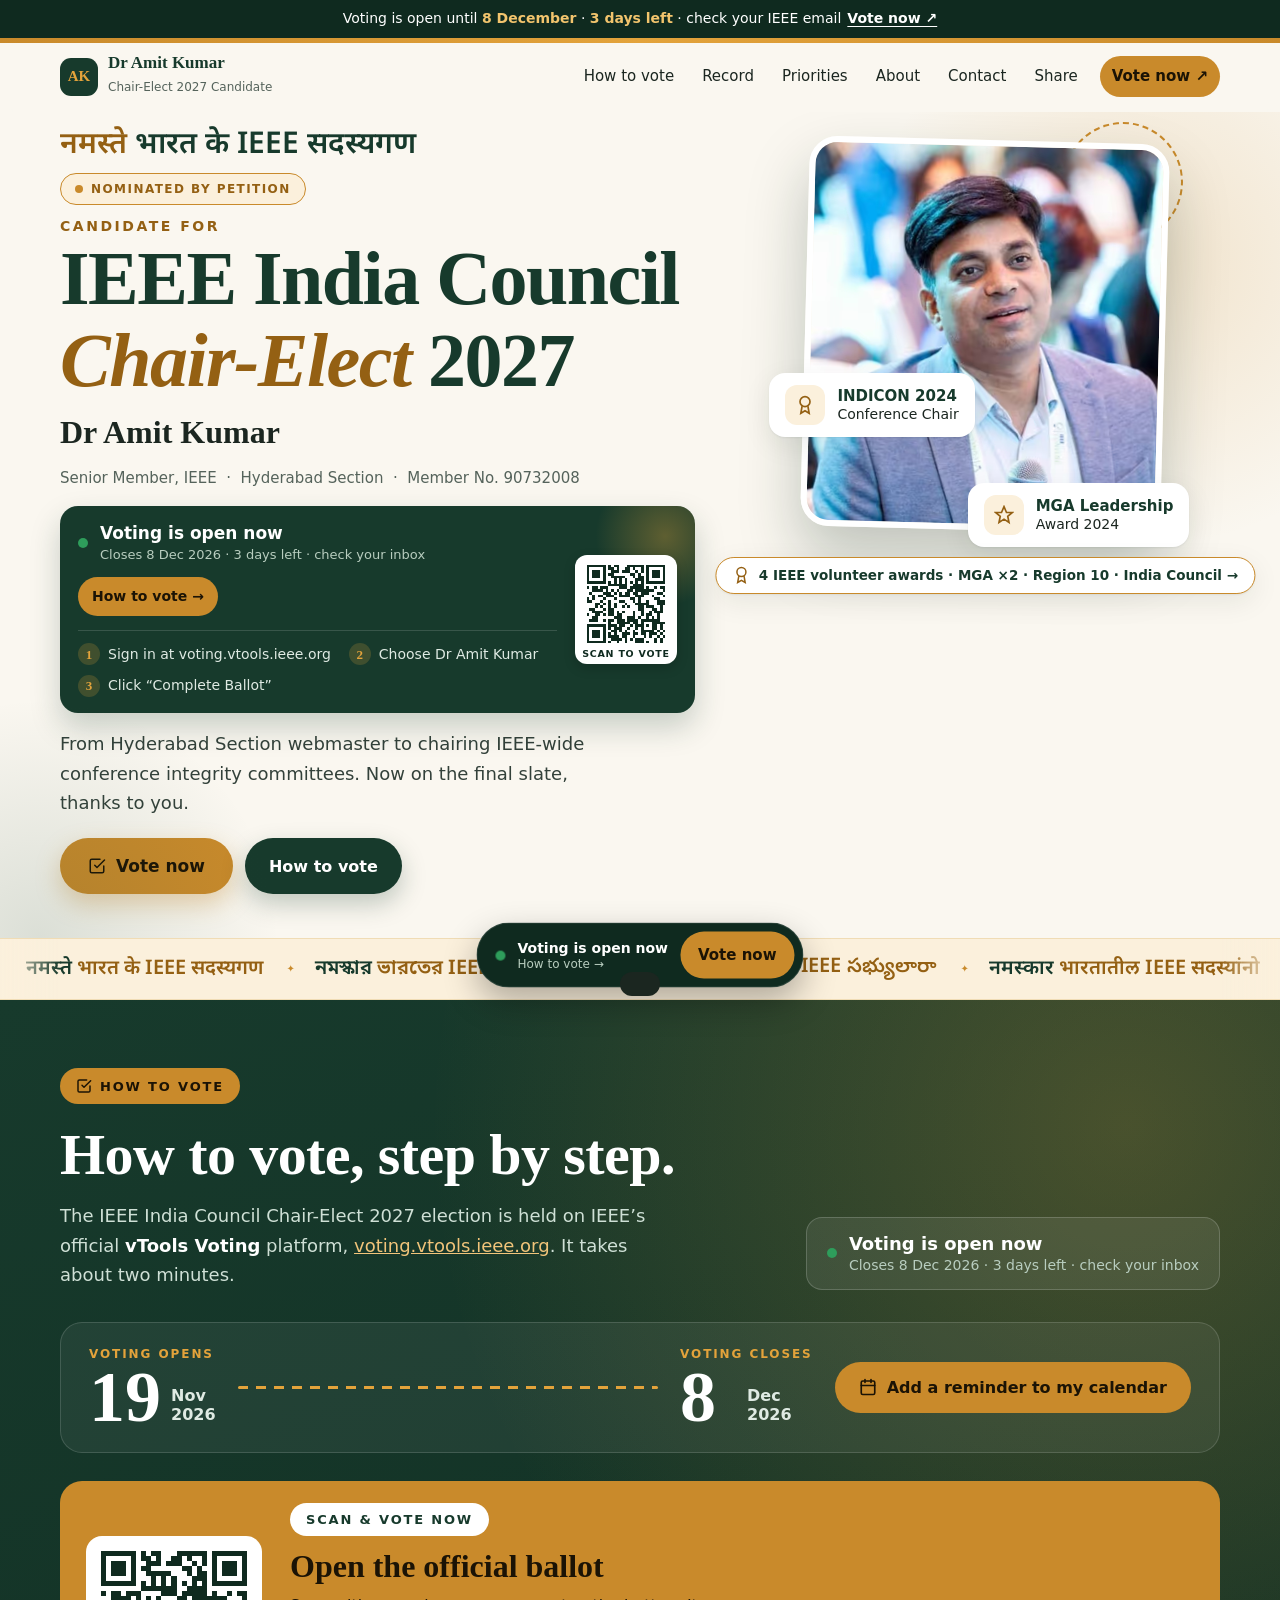
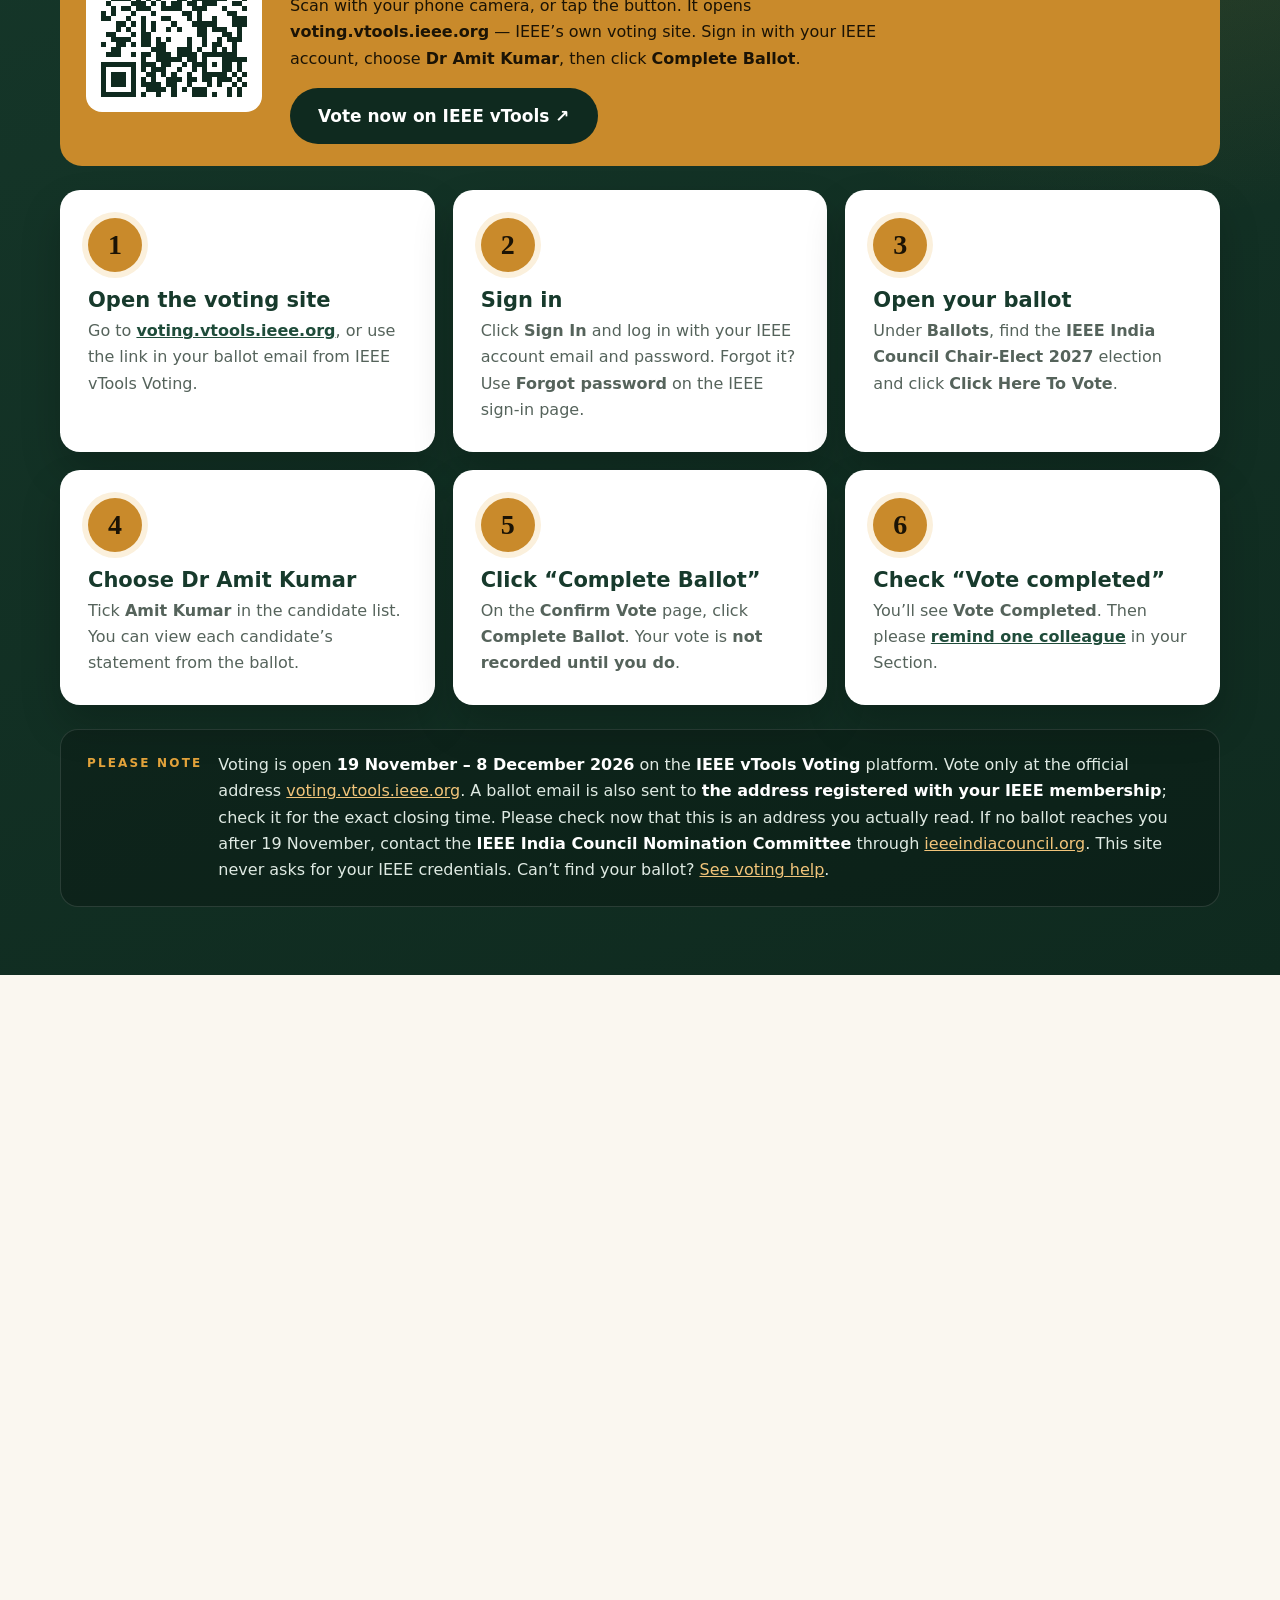
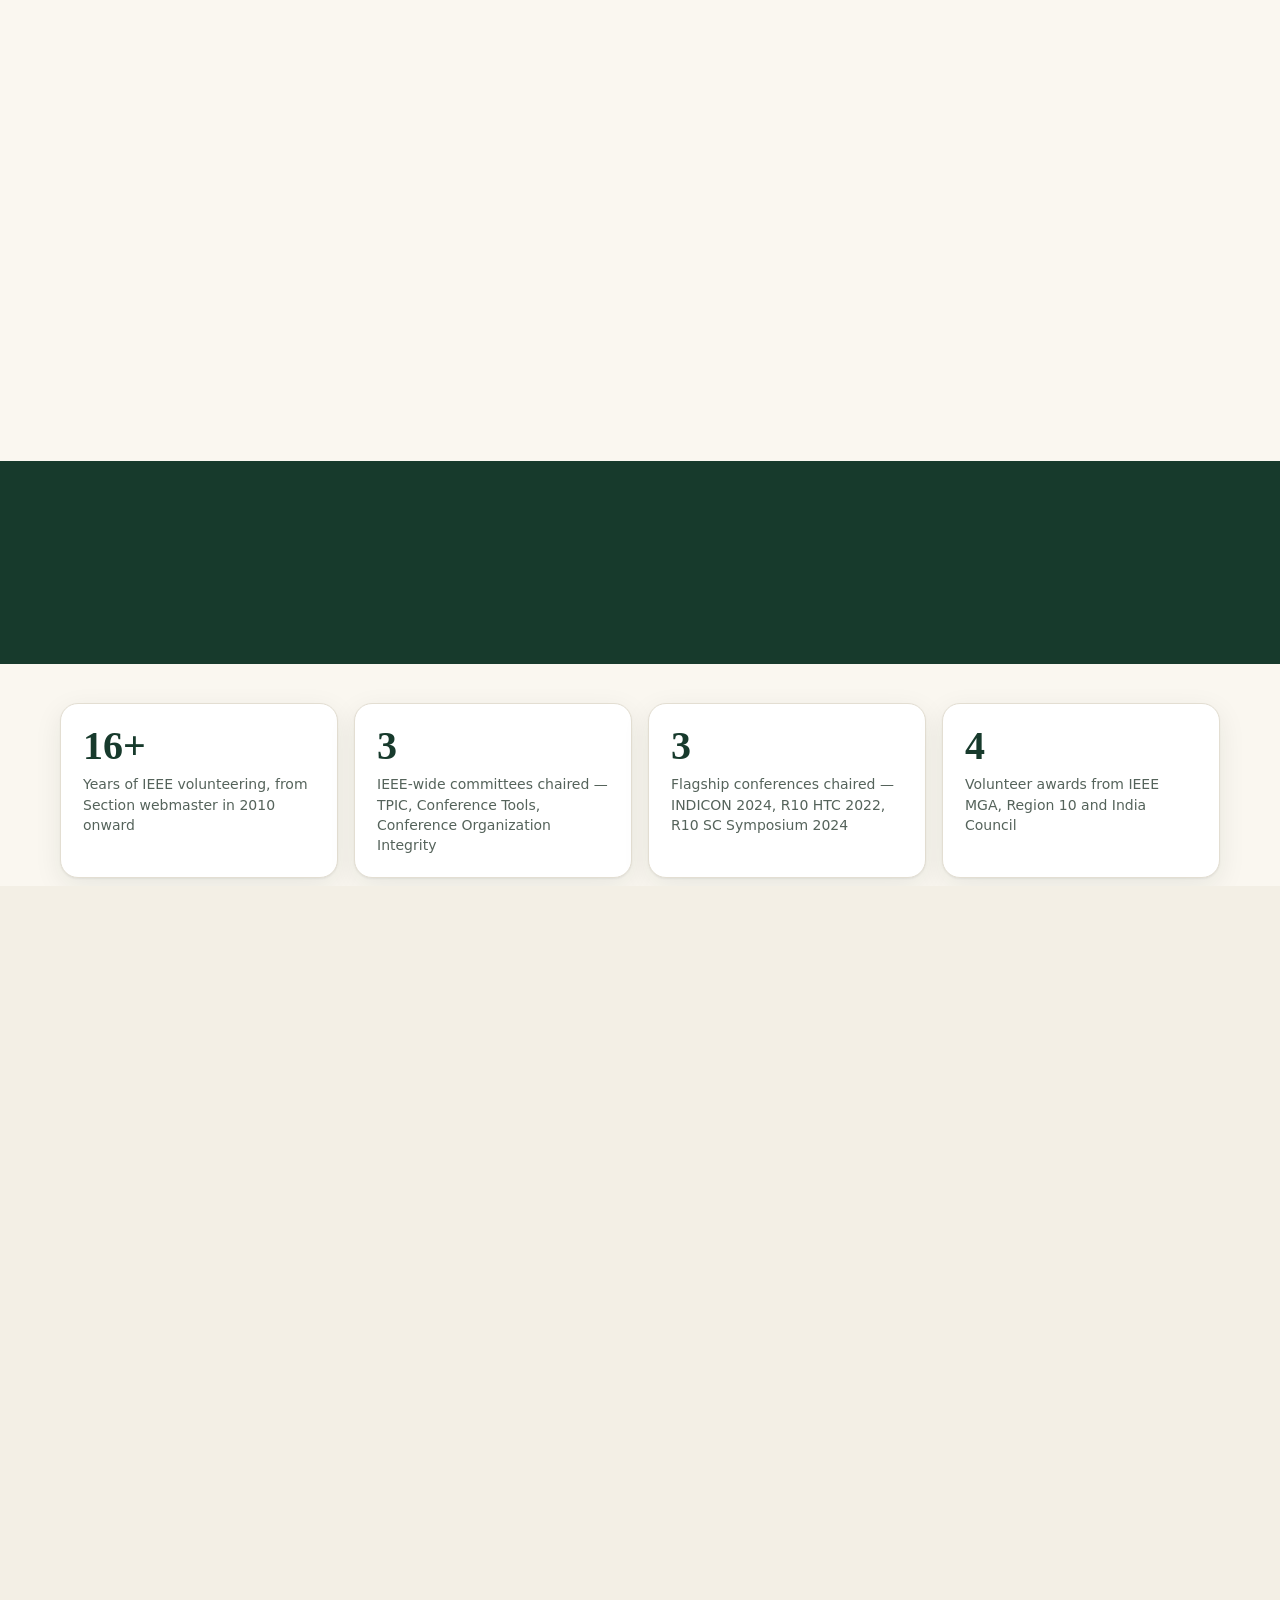
==== commit 12fefb6e: "Hero vote box: scan-to-vote QR on laptop/desktop Co-Authored-By: Claude Opus 5.5 <noreply@anthropic." ====
--- a/index.html
+++ b/index.html
@@ -186,6 +186,10 @@
 @media (min-width:1240px){.awline{max-width:none;white-space:nowrap}}
 @media (max-width:900px){.awline{margin-top:18px;font-size:13px}}
 @media (max-width:900px){.portrait{width:min(230px,62%)}.portrait .ring{width:80px;height:80px}.float{display:none}}
+.hv-qr{display:none}
+@media (min-width:901px){.herovote{display:grid;grid-template-columns:1fr auto;column-gap:18px;max-width:680px}.hv-top,.hv-steps{grid-column:1}.hv-qr{grid-column:2;grid-row:1/span 2;align-self:center;display:flex;flex-direction:column;align-items:center;gap:3px;background:#fff;border-radius:12px;padding:7px 7px 5px;box-shadow:0 4px 12px rgba(0,0,0,.18);position:relative;z-index:1}.hv-qr img{width:84px;height:84px;display:block}.hv-qr small{font:800 9.5px/1 var(--sans);letter-spacing:.08em;text-transform:uppercase;color:var(--green-900)}}
+/* Short laptop screens: keep the vote box and buttons above the fold */
+@media (min-width:901px) and (max-height:860px){.annbar{padding:6px 16px}.hero{padding-top:6px}.herovote{max-width:700px!important}.greet{margin-bottom:4px!important}.hero .eyebrow{margin-top:8px}.hero .htitle{font-size:clamp(40px,4.6vw,60px)}.hero .name{font-size:26px;margin-top:6px}.hero .meta{margin:6px 0 8px}.herovote{max-width:680px;padding:12px 16px;margin-top:8px}.hv-steps{margin-top:10px;padding-top:10px}.hv-qr img{width:76px;height:76px}.hero .lead{font-size:16px;max-width:640px;margin:12px 0 14px}}
 @media (max-width:480px){.hv-steps{flex-direction:column;gap:6px}}
 @media (max-width:900px){.greet{margin-bottom:8px}.hero-grid{gap:20px}}
 /* ---------- How to vote ---------- */
@@ -455,6 +459,7 @@
           <span><i>2</i>Choose Dr Amit Kumar</span>
           <span><i>3</i>Click “Complete Ballot”</span>
         </span>
+        <span class="hv-qr" aria-hidden="true"><img src="assets/qr-vote.svg" width="76" height="76" alt="" decoding="async"><small>Scan to vote</small></span>
       </a>
       <p class="lead">From Hyderabad Section webmaster to chairing IEEE-wide conference integrity committees. Now on the final slate, thanks to you.</p>
       <div class="btns">
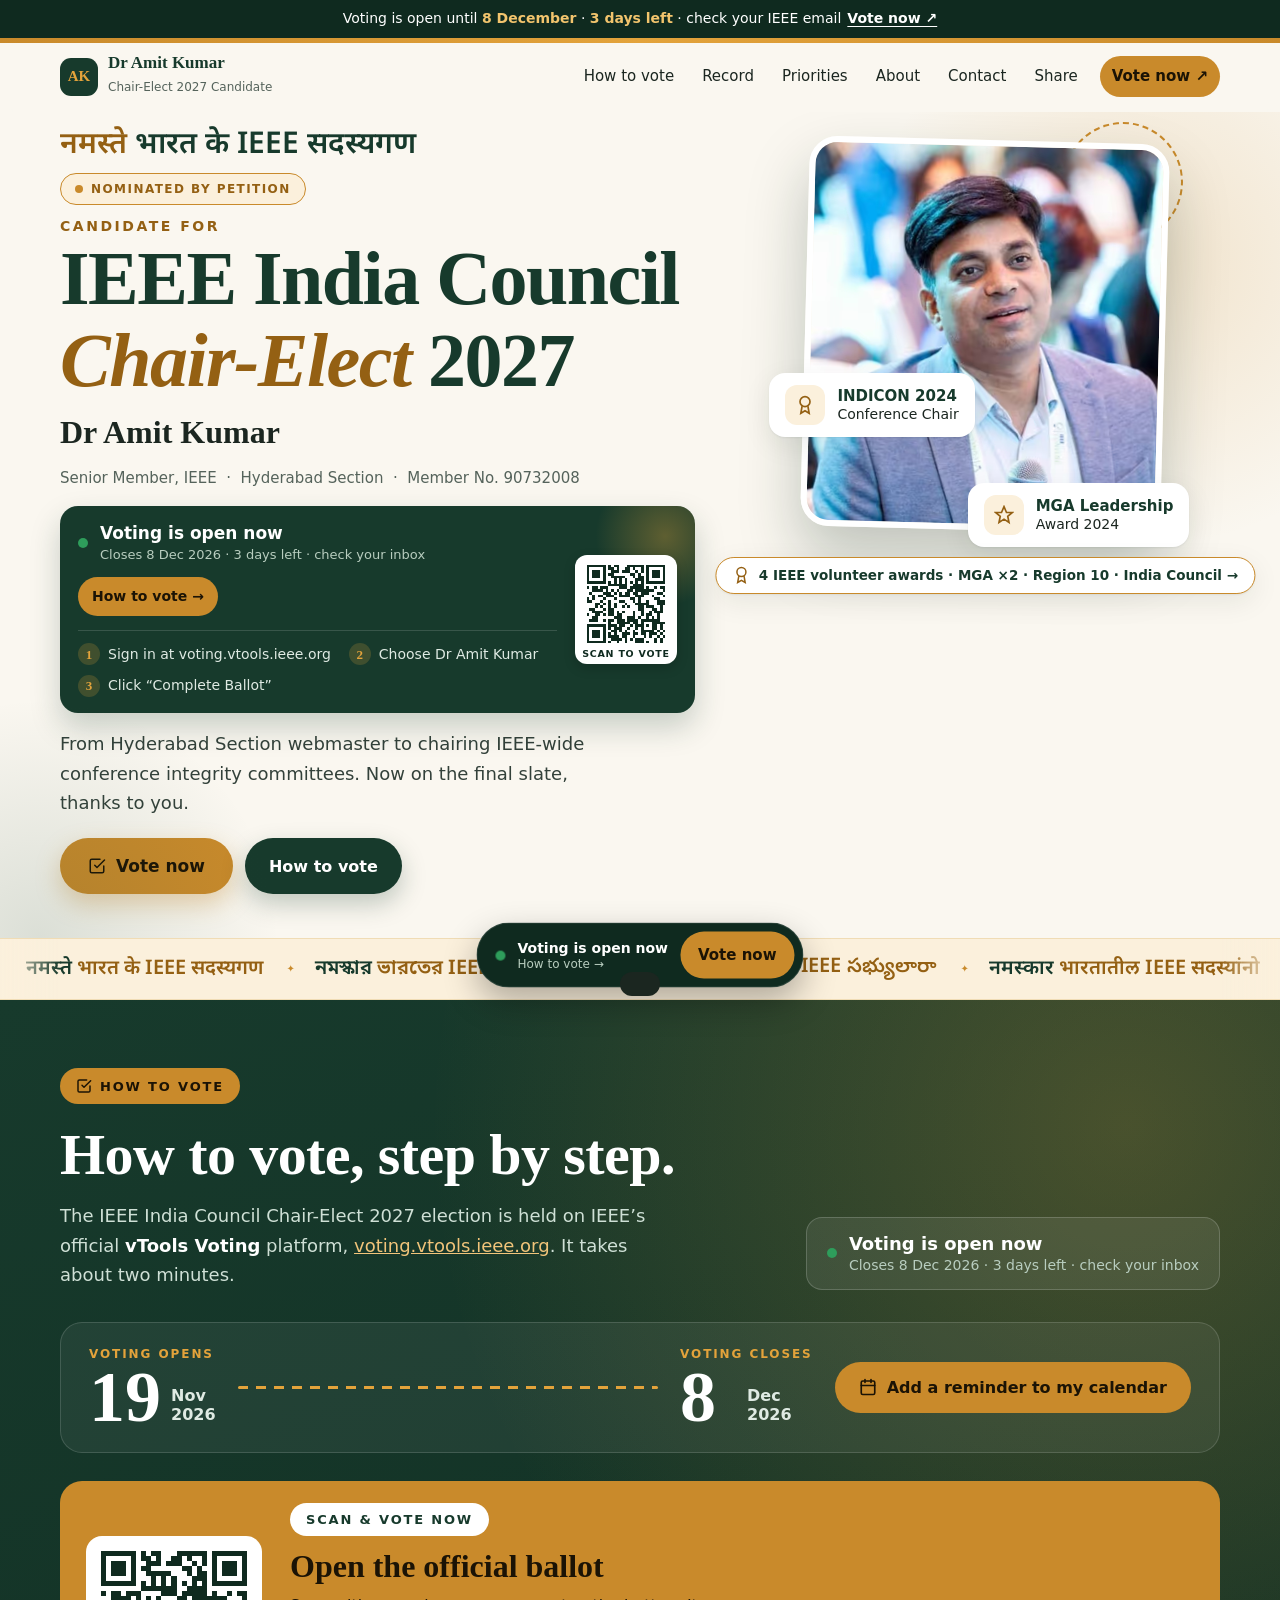
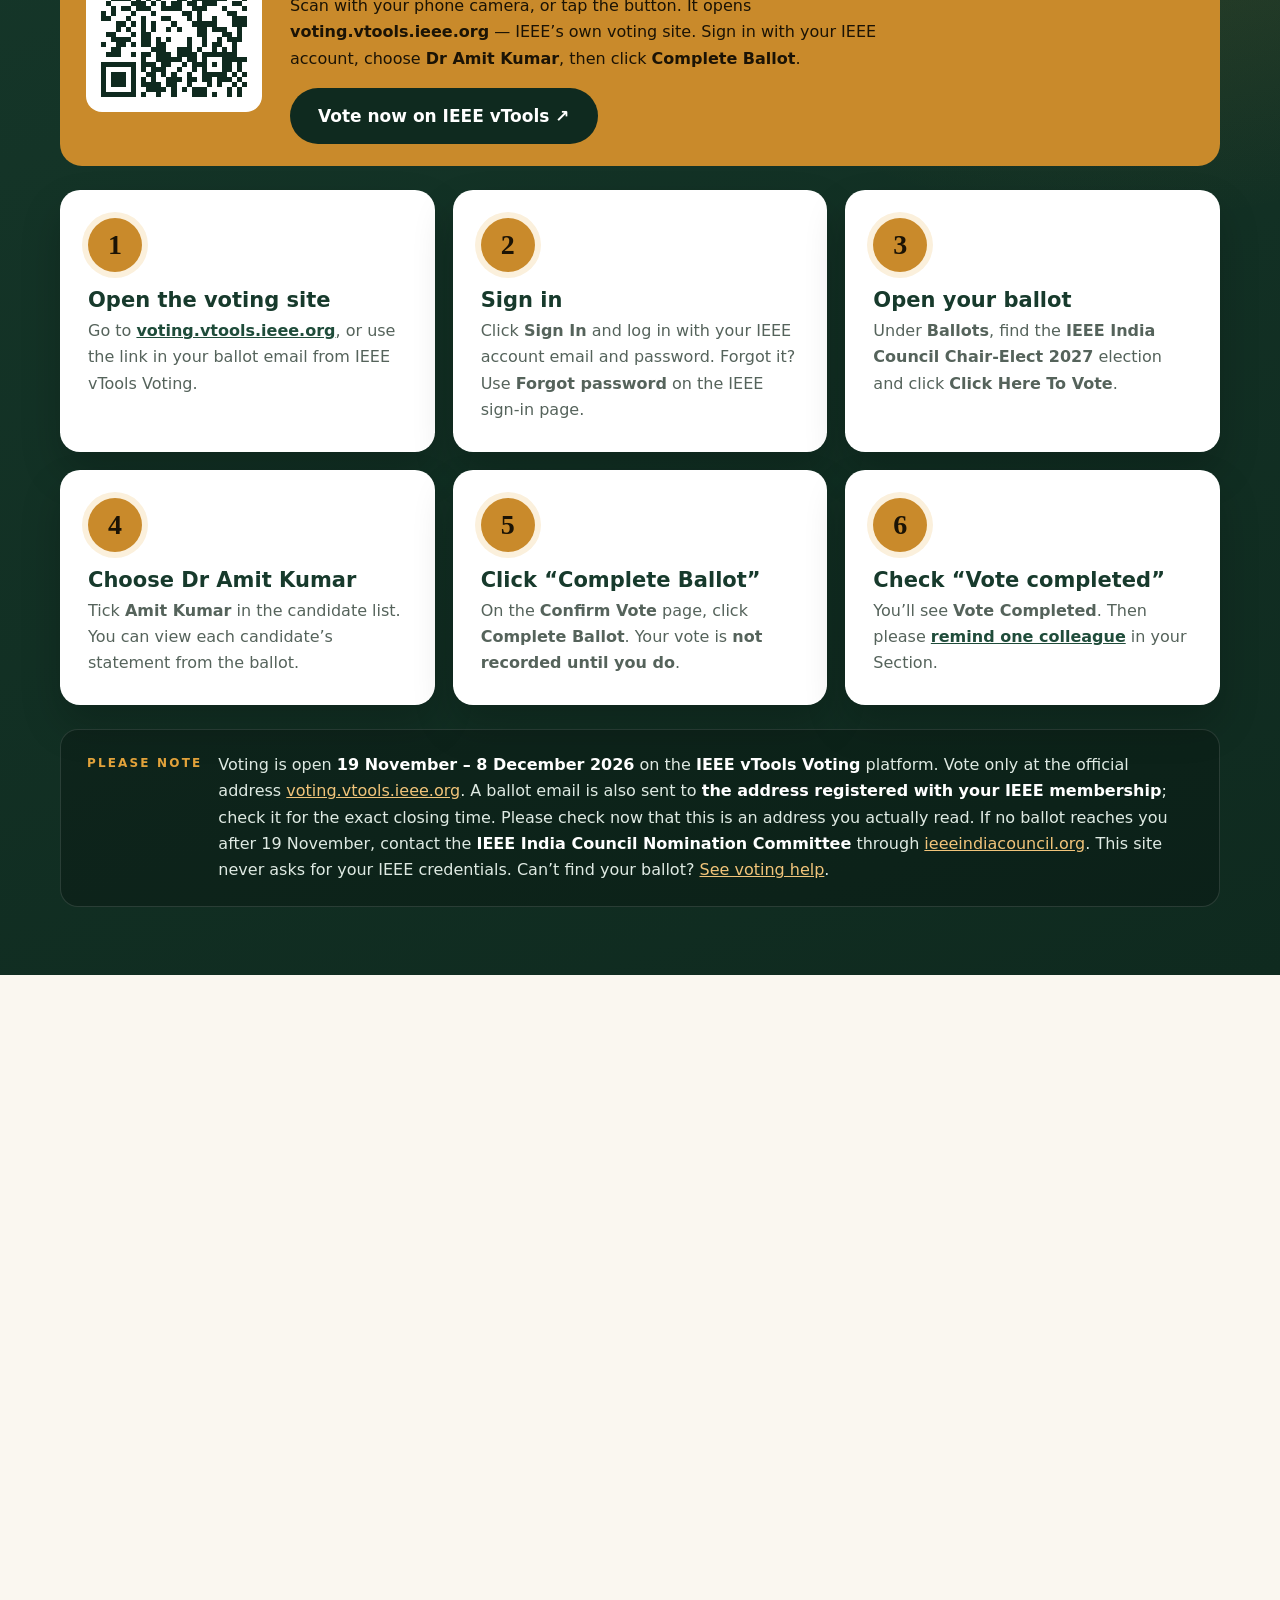
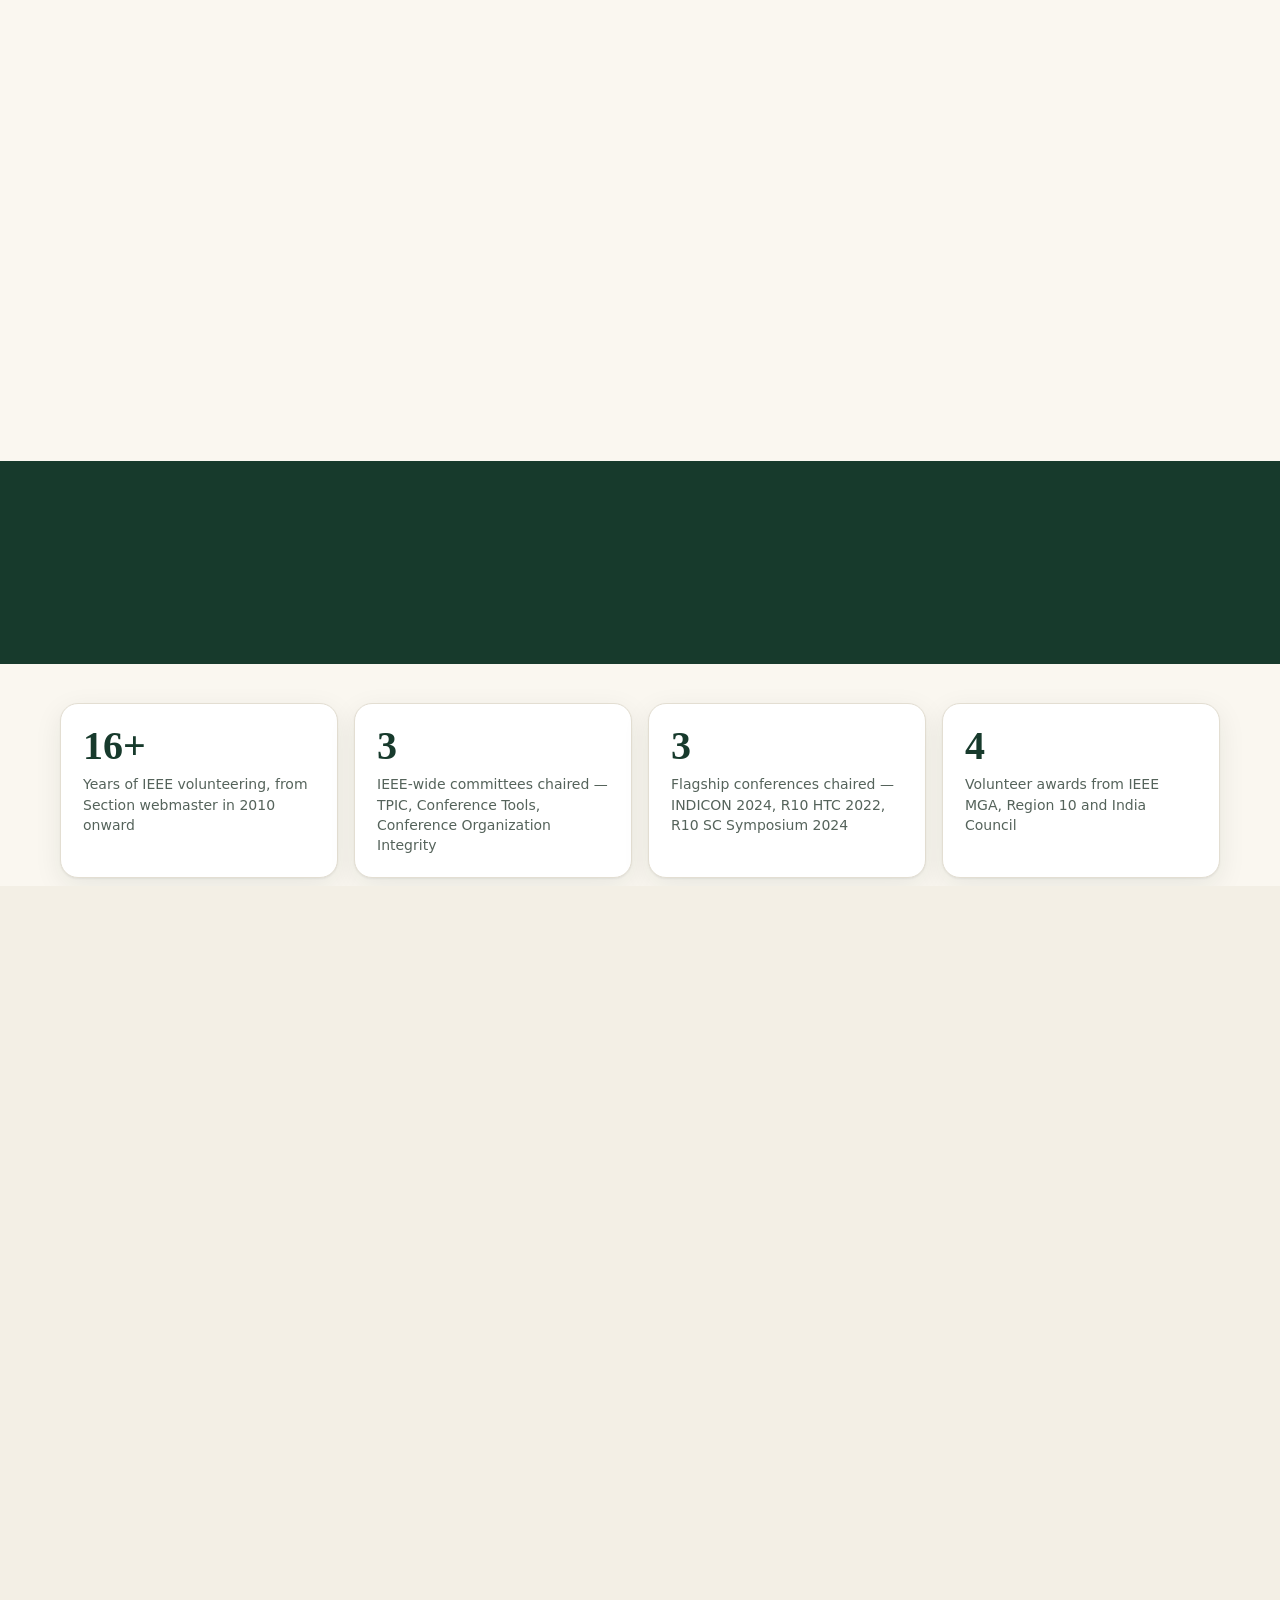
==== commit 094e8581: "Website awards cards in gold to match the flyer Co-Authored-By: Claude Opus 5.5 <noreply@anthropic.c" ====
--- a/index.html
+++ b/index.html
@@ -324,11 +324,11 @@
 .awards{margin-top:56px}
 .awards h3{font-size:26px;margin-bottom:20px}
 .award-grid{display:grid;grid-template-columns:repeat(4,1fr);gap:16px}
-.award{background:var(--green-800);color:#fff;border-radius:var(--radius);padding:24px 20px;position:relative;overflow:hidden}
-.award::after{content:"";position:absolute;right:-30px;bottom:-30px;width:110px;height:110px;border-radius:50%;background:rgba(227,163,59,.16)}
-.award .yr{font:700 34px/1 var(--serif);color:#e3a33b}
-.award p{margin:10px 0 0;font-weight:600;line-height:1.35}
-.award small{display:block;color:#b8cdbf;font-weight:500;margin-top:4px}
+.award{background:linear-gradient(135deg,#f3c46a 0%,#e3a33b 55%,#c98a2b 100%);color:#2a1a04;border-radius:var(--radius);padding:24px 20px;position:relative;overflow:hidden;box-shadow:inset 0 1px 0 rgba(255,255,255,.45),0 10px 24px rgba(169,111,24,.22)}
+.award::after{content:"";position:absolute;right:-30px;top:-30px;width:110px;height:110px;border-radius:50%;background:rgba(255,255,255,.18)}
+.award .yr{font:700 34px/1 var(--serif);color:var(--green-900)}
+.award p{margin:10px 0 0;font-weight:700;line-height:1.35;position:relative}
+.award small{display:block;color:#3d2805;font-weight:600;margin-top:4px}
 @media (max-width:900px){.award-grid{grid-template-columns:repeat(2,1fr)}}
 @media (max-width:440px){.award-grid{grid-template-columns:1fr}}
 
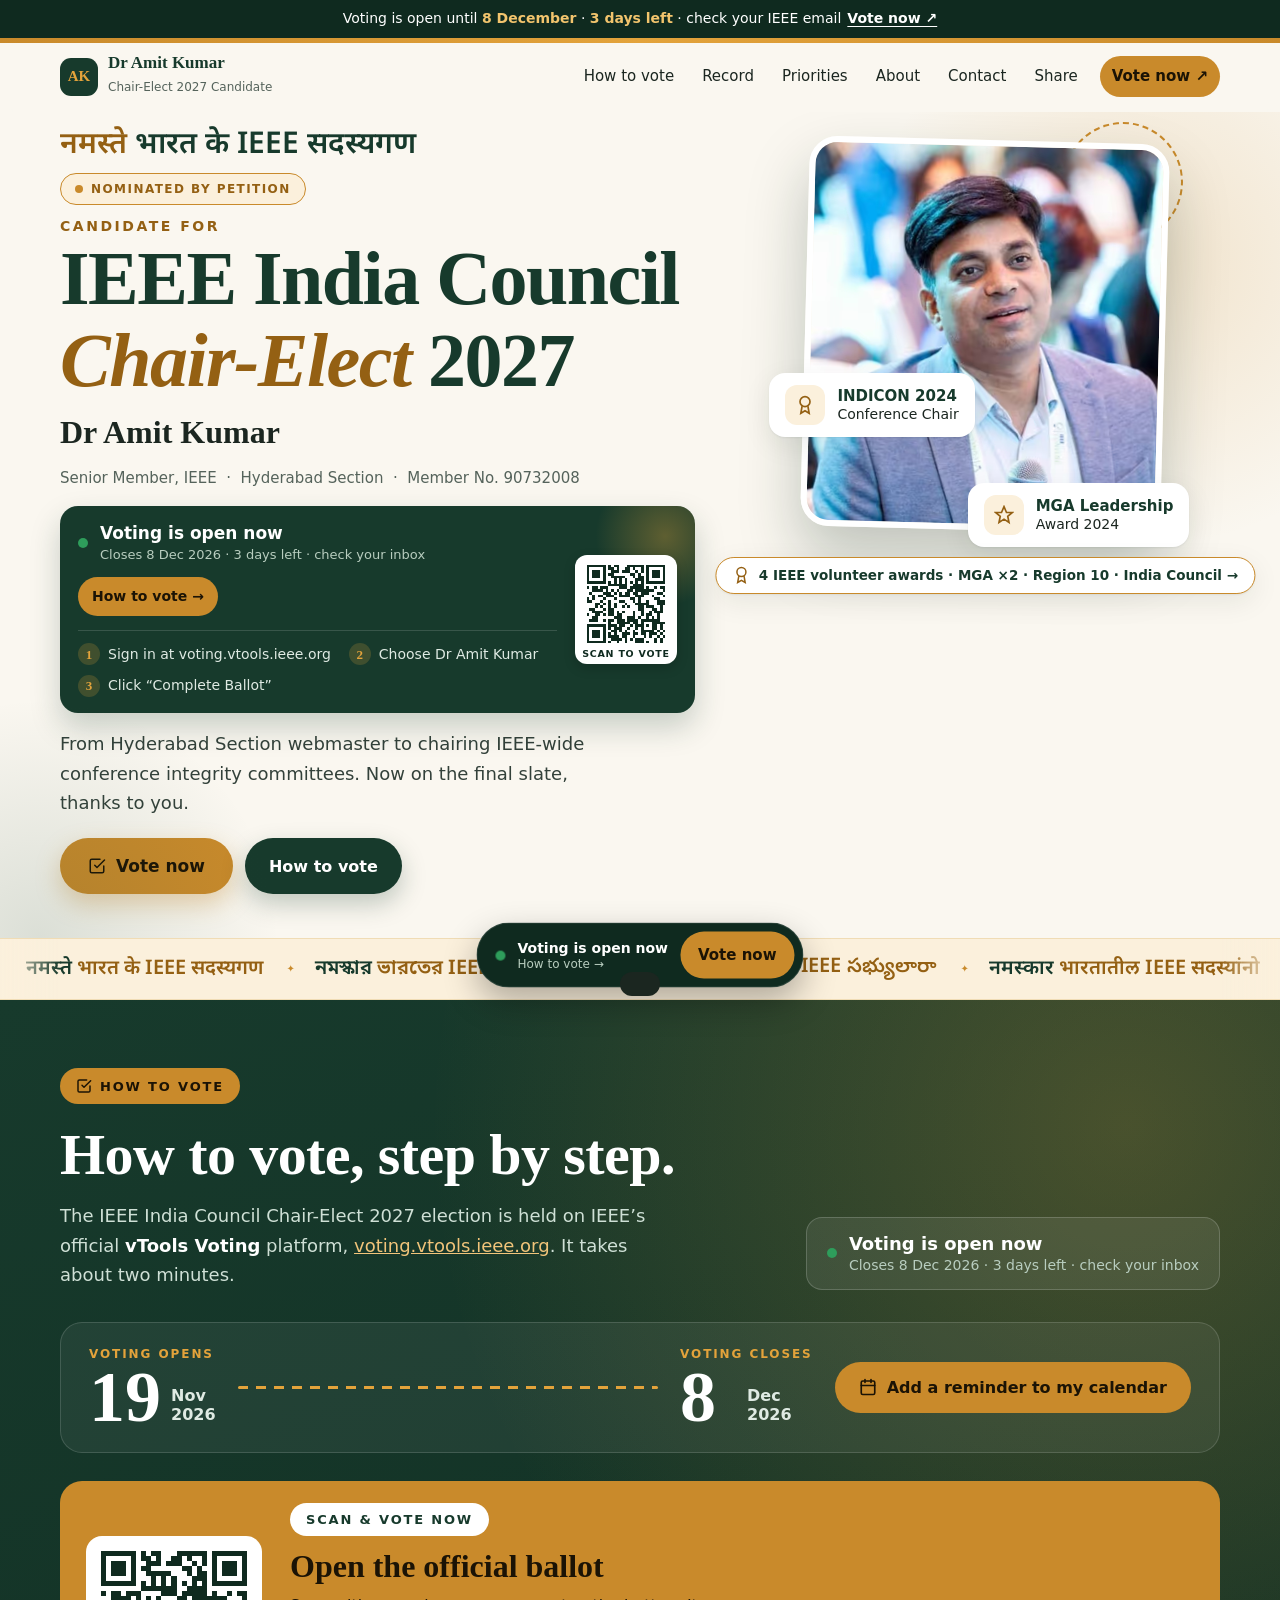
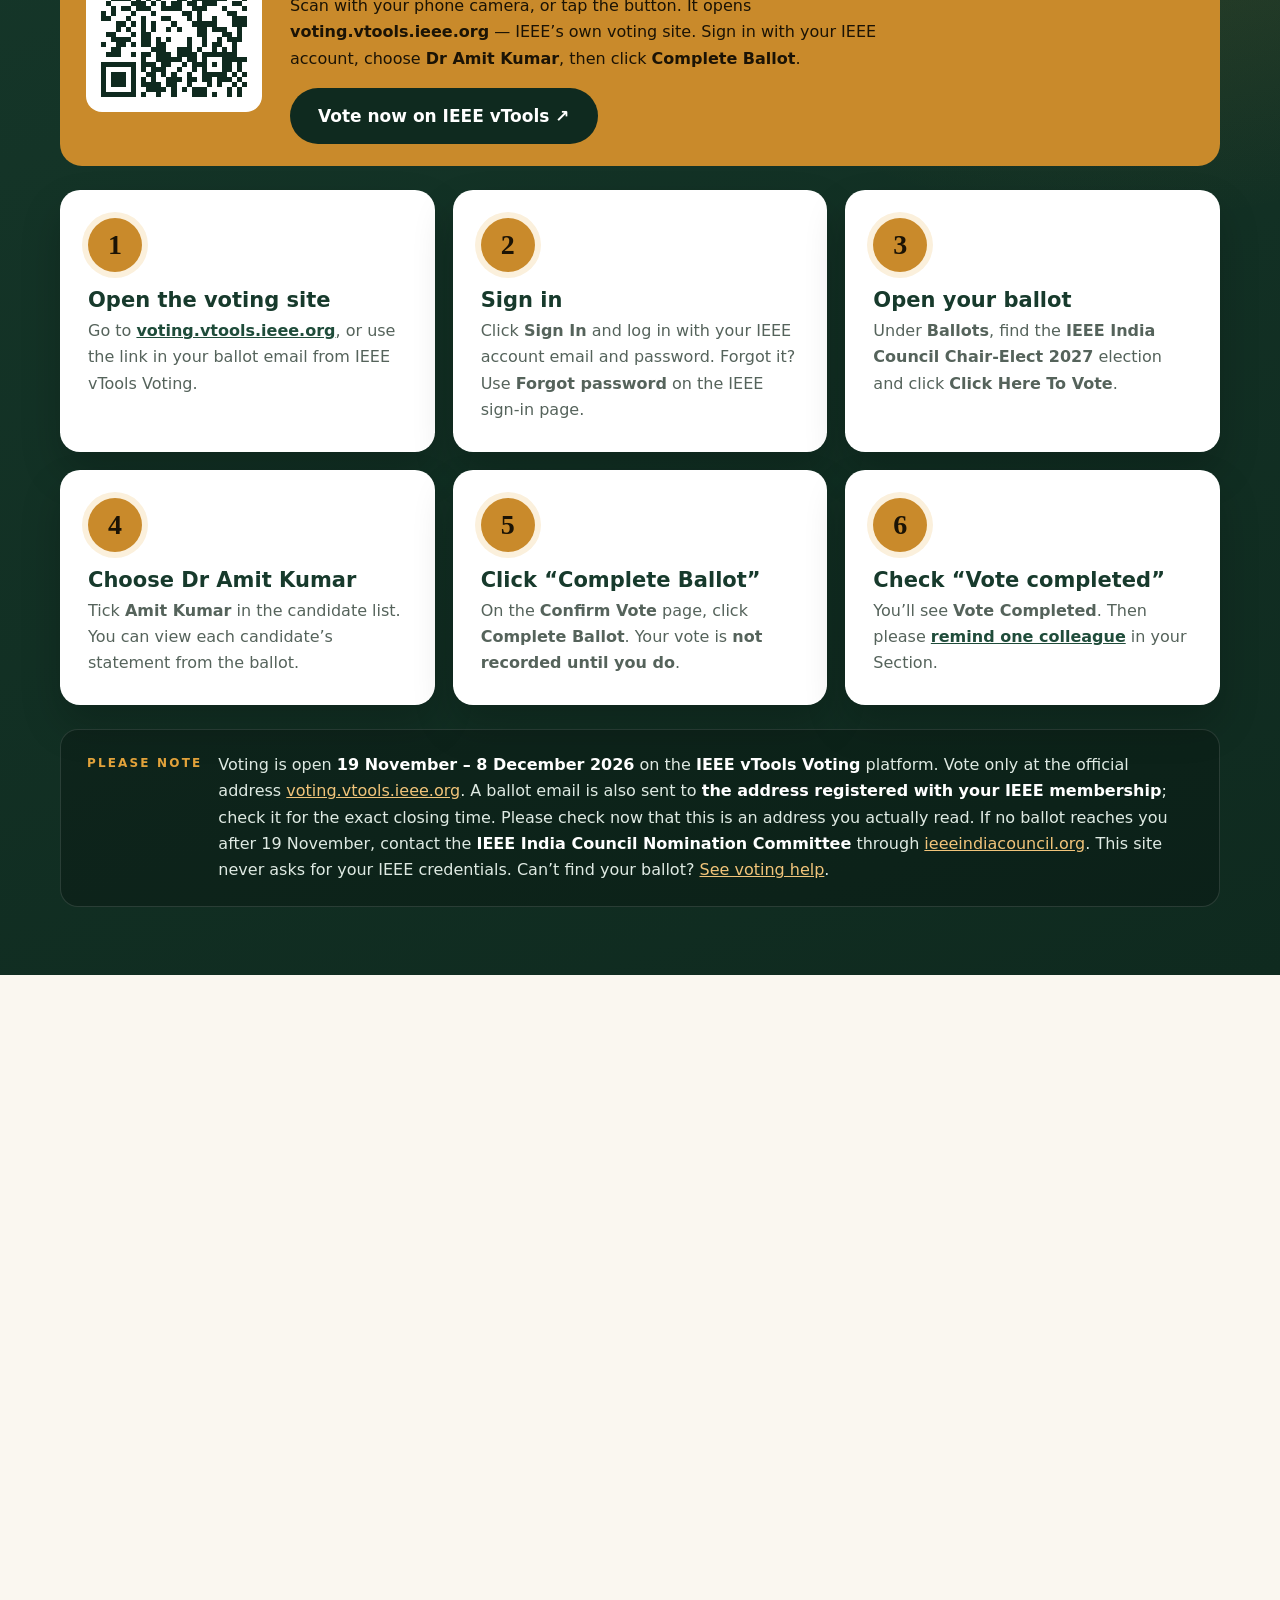
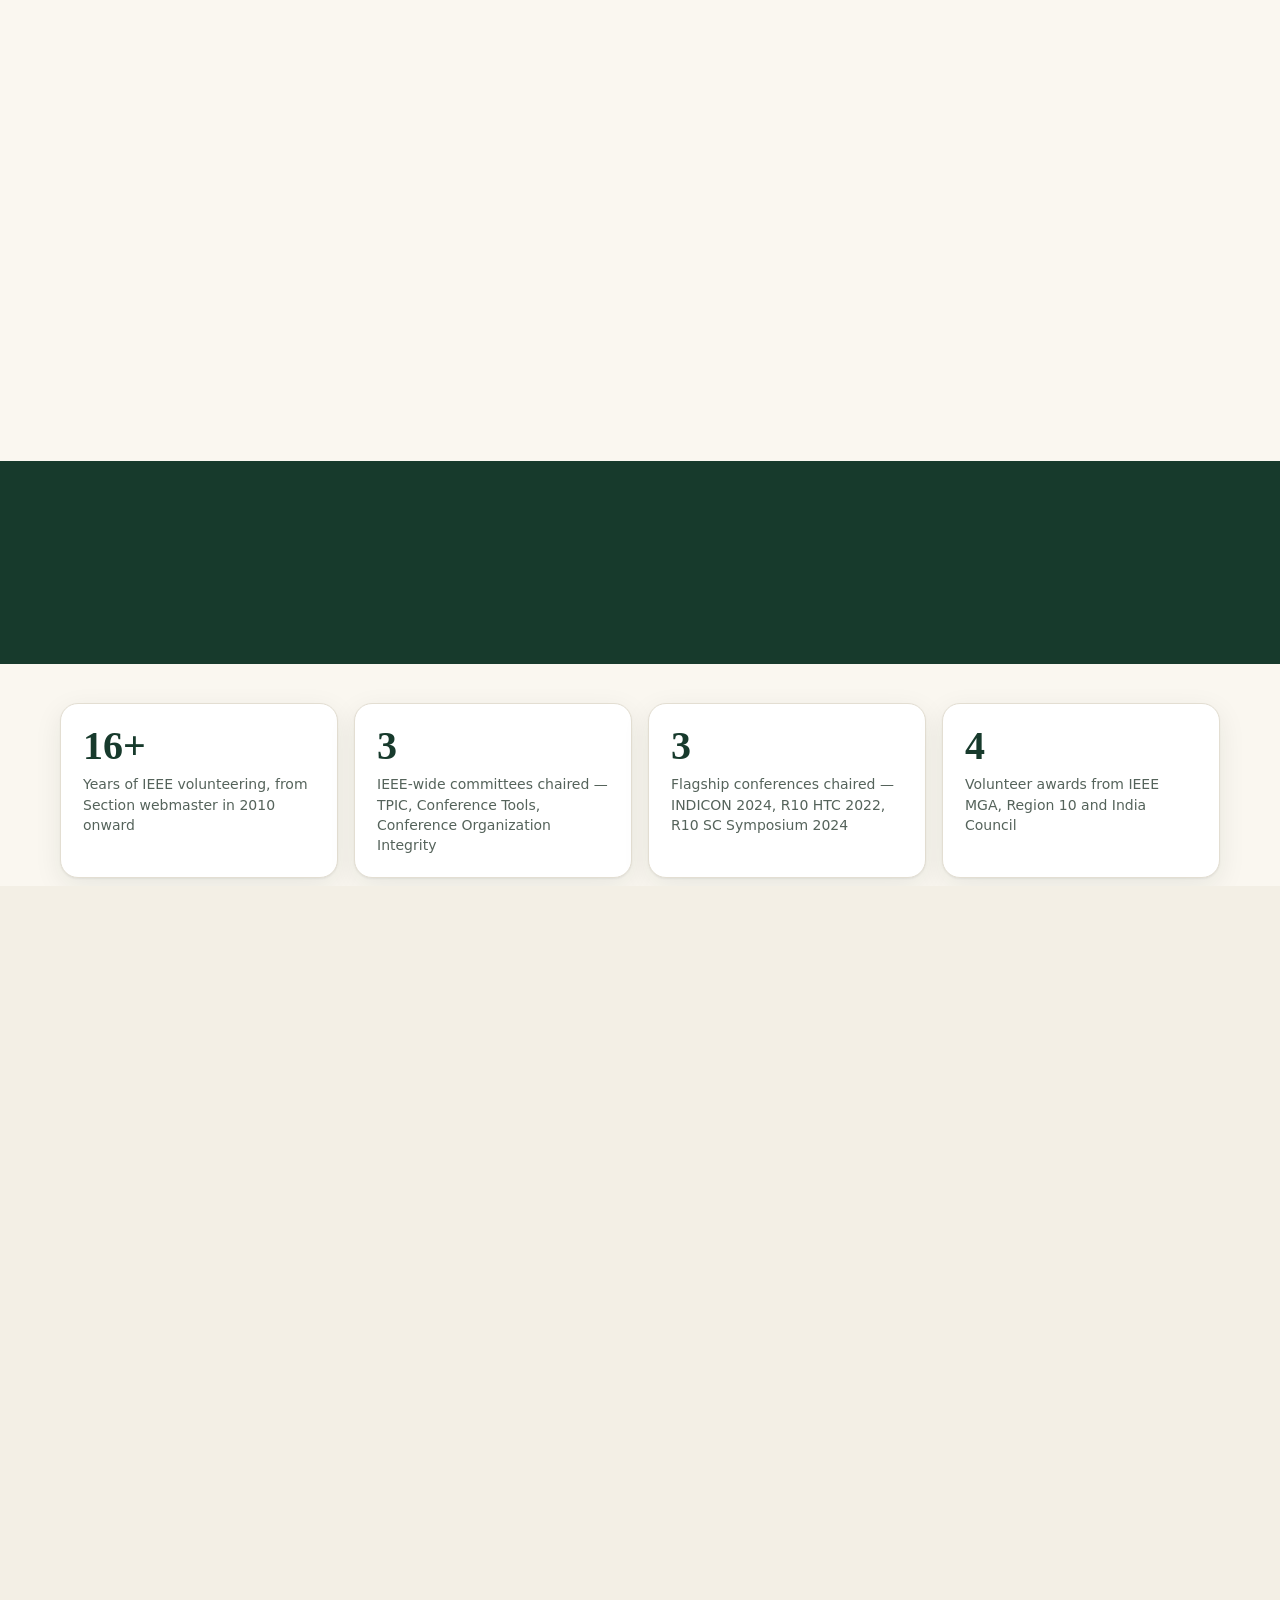
==== commit 7f723217: "Share pages for each poster with WhatsApp picture previews /flyer, /poster, /status, /have-you-voted" ====
--- a/index.html
+++ b/index.html
@@ -372,6 +372,9 @@
 
 /* Posters */
 .posters{display:grid;grid-template-columns:repeat(4,minmax(0,1fr));gap:20px}
+.pshare{display:block;margin-top:12px;text-align:center;font-weight:600;font-size:14px;color:var(--green-800);text-underline-offset:3px}
+.premind{margin:22px 0 0;font-size:15px;color:var(--muted)}
+.premind a{font-weight:700;color:var(--green-800)}
 .pdl{display:grid;grid-template-columns:1fr 1fr;gap:8px;margin-top:auto}.pdl .pdl-wide{grid-column:1/-1}.pdl .btn{justify-content:center;padding:12px 10px}
 .pcard{margin:0;background:var(--paper);border:1px solid var(--line);border-radius:22px;padding:18px;box-shadow:var(--shadow);display:flex;flex-direction:column}
 .pcard .thumb{height:400px;border-radius:14px;background:var(--green-100);display:grid;place-items:center;padding:16px;transition:background .2s}
@@ -769,16 +772,19 @@
         <a class="thumb" href="assets/posters/amit-kumar-flyer.pdf" target="_blank" rel="noopener"><picture><source type="image/webp" srcset="assets/posters/amit-kumar-flyer-preview.webp"><img src="assets/posters/amit-kumar-flyer-preview.jpg" decoding="async" alt="One-page A4 flyer: Dr Amit Kumar's volunteer ladder, priorities by member, record, awards and how to vote with a scan-to-vote QR code" loading="lazy"></picture></a>
         <figcaption><h3>One-page flyer</h3><p>A4 to read, forward or print, plus a full-screen WhatsApp status version</p></figcaption>
         <div class="pdl"><a class="btn btn-primary" href="assets/posters/amit-kumar-flyer.pdf" download="amit-kumar-flyer.pdf"><svg width="18" height="18" viewBox="0 0 24 24" fill="none" stroke="currentColor" stroke-width="2.2" stroke-linecap="round" stroke-linejoin="round" aria-hidden="true"><path d="M21 15v4a2 2 0 0 1-2 2H5a2 2 0 0 1-2-2v-4"/><path d="M7 10l5 5 5-5"/><path d="M12 15V3"/></svg>PDF</a><a class="btn btn-ghost" href="assets/posters/amit-kumar-flyer.png" download="amit-kumar-flyer.png"><svg width="18" height="18" viewBox="0 0 24 24" fill="none" stroke="currentColor" stroke-width="2.2" stroke-linecap="round" stroke-linejoin="round" aria-hidden="true"><path d="M21 15v4a2 2 0 0 1-2 2H5a2 2 0 0 1-2-2v-4"/><path d="M7 10l5 5 5-5"/><path d="M12 15V3"/></svg>Image</a><a class="btn btn-ghost pdl-wide" href="assets/posters/amit-kumar-flyer-status.png" download="amit-kumar-flyer-status.png"><svg width="18" height="18" viewBox="0 0 24 24" fill="none" stroke="currentColor" stroke-width="2.2" stroke-linecap="round" stroke-linejoin="round" aria-hidden="true"><path d="M21 15v4a2 2 0 0 1-2 2H5a2 2 0 0 1-2-2v-4"/><path d="M7 10l5 5 5-5"/><path d="M12 15V3"/></svg>WhatsApp status</a></div>
+        <a class="pshare" href="flyer/">Share link with picture: dramitkr.github.io/flyer →</a>
       </figure>
       <figure class="pcard reveal">
         <a class="thumb" href="assets/posters/amit-kumar-whatsapp-status.png" target="_blank" rel="noopener"><picture><source type="image/webp" srcset="assets/posters/amit-kumar-whatsapp-status-preview.webp"><img src="assets/posters/amit-kumar-whatsapp-status-preview.jpg" decoding="async" alt="Thank-you and voting poster for WhatsApp status: greetings in 23 Indian languages, Dr Amit Kumar’s photo, voting dates 19 November to 8 December 2026, and how to vote" loading="lazy"></picture></a>
         <figcaption><h3>WhatsApp status</h3><p>Full-screen 9:16, for status and stories · PNG, 1.4 MB</p></figcaption>
         <a class="btn btn-primary" href="assets/posters/amit-kumar-whatsapp-status.png" download="amit-kumar-whatsapp-status.png"><svg width="18" height="18" viewBox="0 0 24 24" fill="none" stroke="currentColor" stroke-width="2.2" stroke-linecap="round" stroke-linejoin="round" aria-hidden="true"><path d="M21 15v4a2 2 0 0 1-2 2H5a2 2 0 0 1-2-2v-4"/><path d="M7 10l5 5 5-5"/><path d="M12 15V3"/></svg>Download</a>
+        <a class="pshare" href="status/">Share link with picture: dramitkr.github.io/status →</a>
       </figure>
       <figure class="pcard reveal">
         <a class="thumb" href="assets/posters/amit-kumar-thank-you-poster.png" target="_blank" rel="noopener"><picture><source type="image/webp" srcset="assets/posters/amit-kumar-thank-you-poster-preview.webp"><img src="assets/posters/amit-kumar-thank-you-poster-preview.jpg" decoding="async" alt="Thank-you and voting poster for chats and social posts: Dr Amit Kumar’s photo, voting dates 19 November to 8 December 2026, and how to vote" loading="lazy"></picture></a>
         <figcaption><h3>WhatsApp chat post</h3><p>4:5, for WhatsApp chats and Instagram · PNG, 1.2 MB</p></figcaption>
         <a class="btn btn-primary" href="assets/posters/amit-kumar-thank-you-poster.png" download="amit-kumar-thank-you-poster.png"><svg width="18" height="18" viewBox="0 0 24 24" fill="none" stroke="currentColor" stroke-width="2.2" stroke-linecap="round" stroke-linejoin="round" aria-hidden="true"><path d="M21 15v4a2 2 0 0 1-2 2H5a2 2 0 0 1-2-2v-4"/><path d="M7 10l5 5 5-5"/><path d="M12 15V3"/></svg>Download</a>
+        <a class="pshare" href="poster/">Share link with picture: dramitkr.github.io/poster →</a>
       </figure>
       <figure class="pcard reveal">
         <a class="thumb" href="assets/posters/amit-kumar-linkedin-facebook.png" target="_blank" rel="noopener"><picture><source type="image/webp" srcset="assets/posters/amit-kumar-linkedin-facebook-preview.webp"><img src="assets/posters/amit-kumar-linkedin-facebook-preview.jpg" decoding="async" alt="Landscape thank-you and voting poster for LinkedIn and Facebook: greetings in 23 Indian languages, Dr Amit Kumar’s photo, voting dates 19 November to 8 December 2026" loading="lazy"></picture></a>
@@ -786,6 +792,7 @@
         <a class="btn btn-primary" href="assets/posters/amit-kumar-linkedin-facebook.png" download="amit-kumar-linkedin-facebook.png"><svg width="18" height="18" viewBox="0 0 24 24" fill="none" stroke="currentColor" stroke-width="2.2" stroke-linecap="round" stroke-linejoin="round" aria-hidden="true"><path d="M21 15v4a2 2 0 0 1-2 2H5a2 2 0 0 1-2-2v-4"/><path d="M7 10l5 5 5-5"/><path d="M12 15V3"/></svg>Download</a>
       </figure>
     </div>
+    <p class="premind reveal"><b>Reminder posters:</b> <a href="have-you-voted/">“Have you voted?”</a> for the middle weeks · <a href="last-call/">“Last call”</a> for 7–8 December. Each poster has its own link that shows the poster as a picture card when shared on WhatsApp.</p>
   </div>
 </section>
 
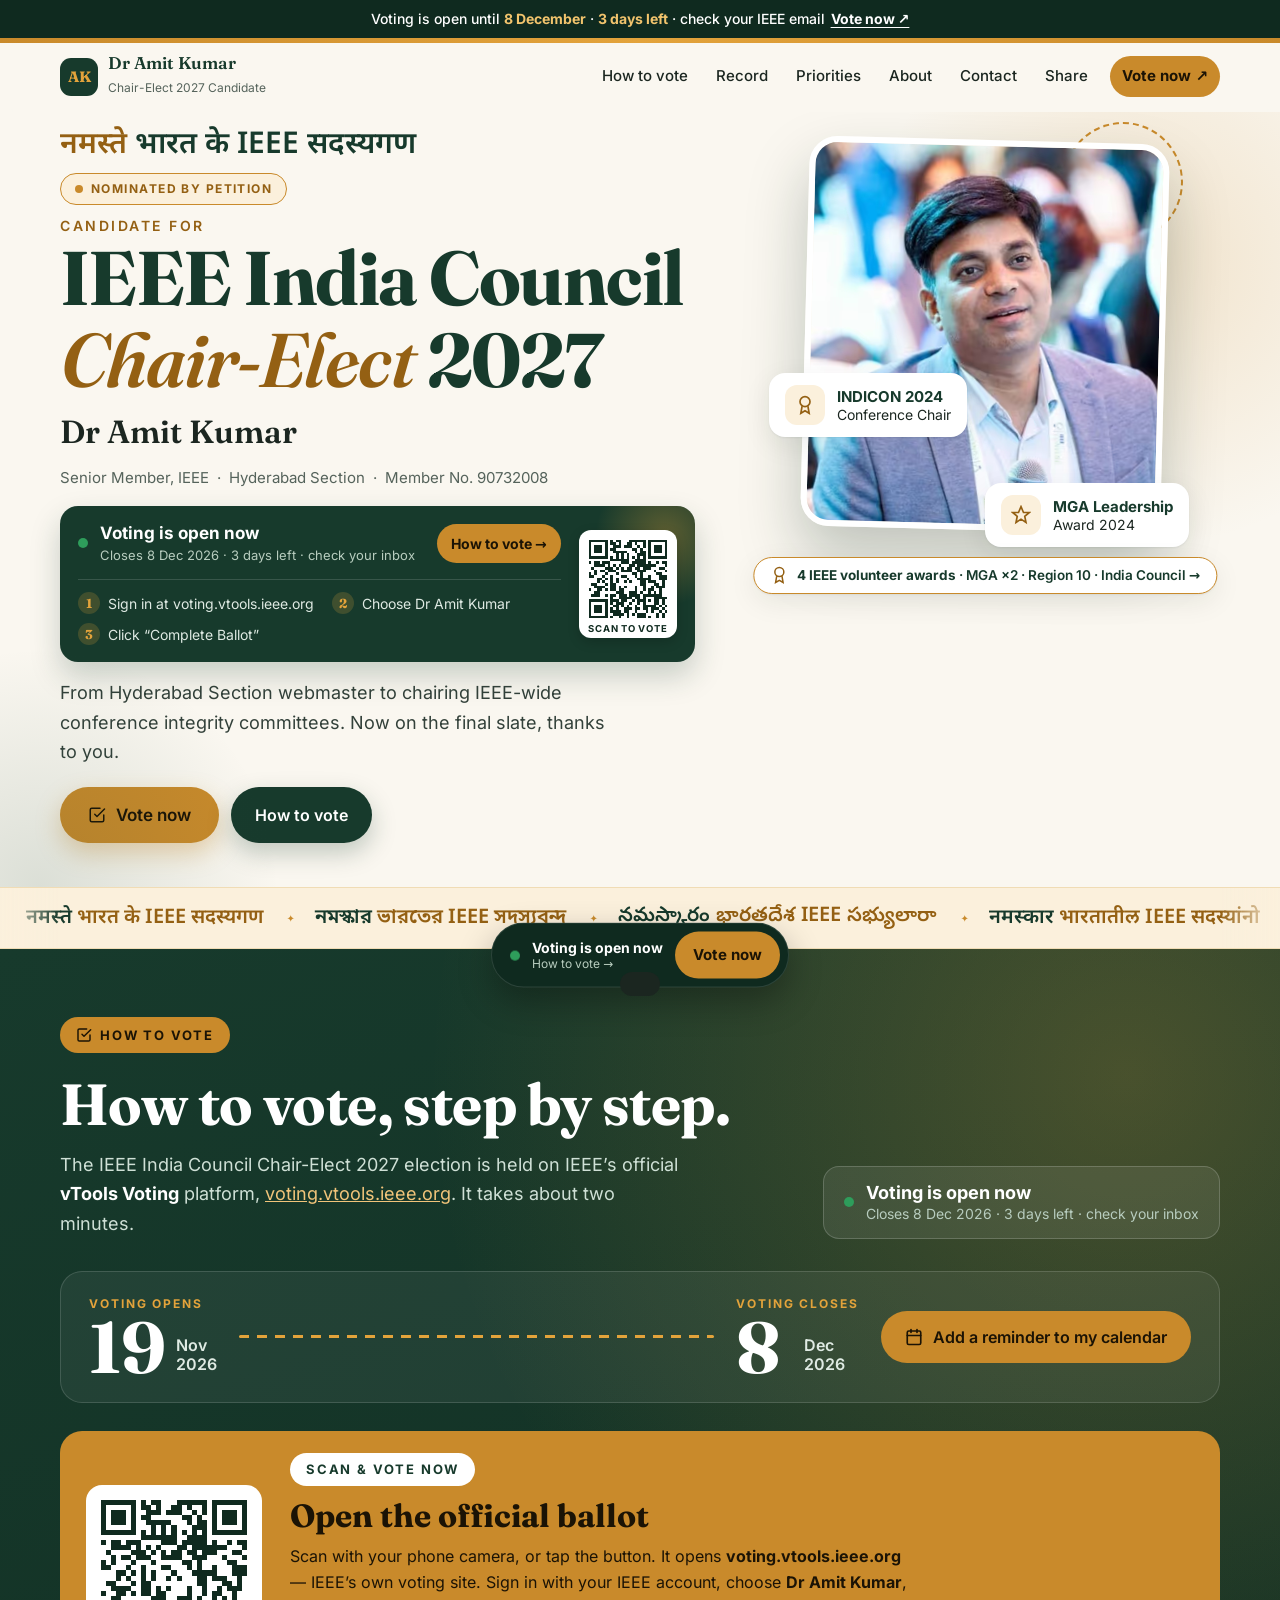
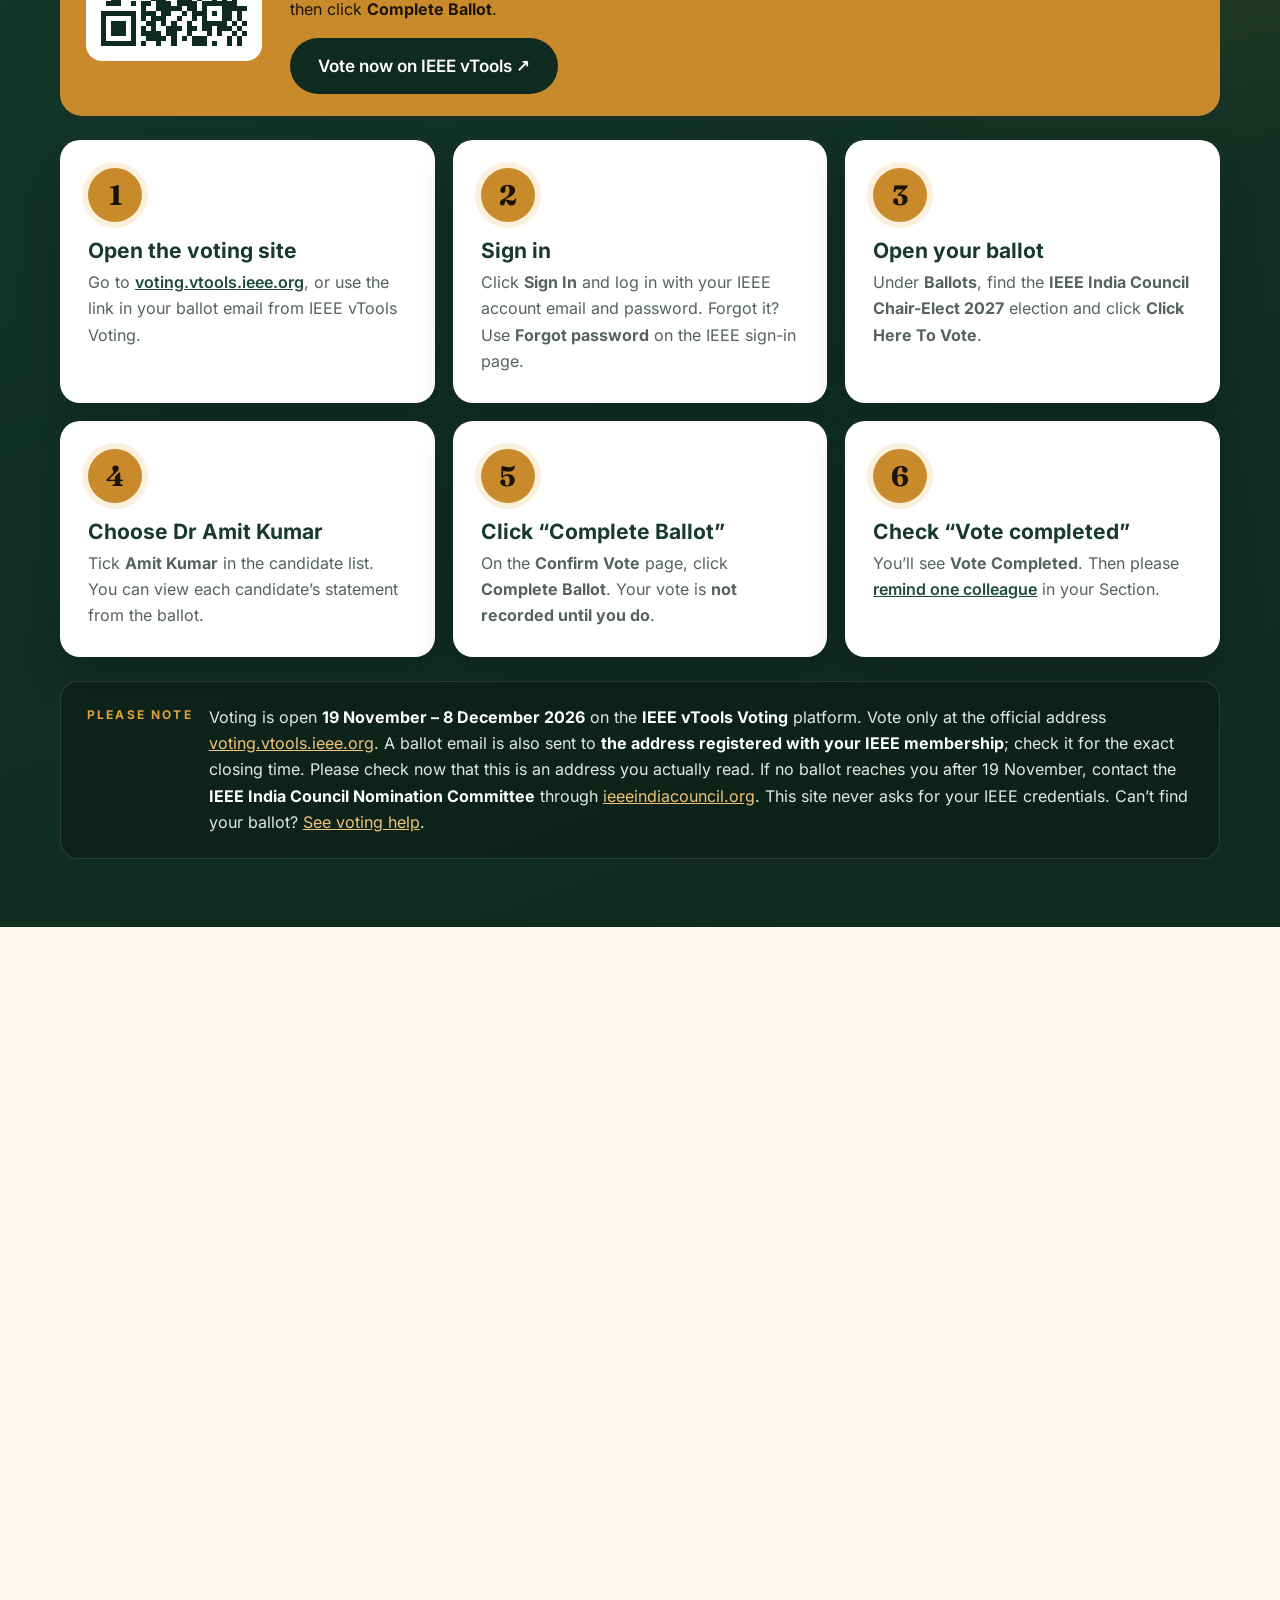
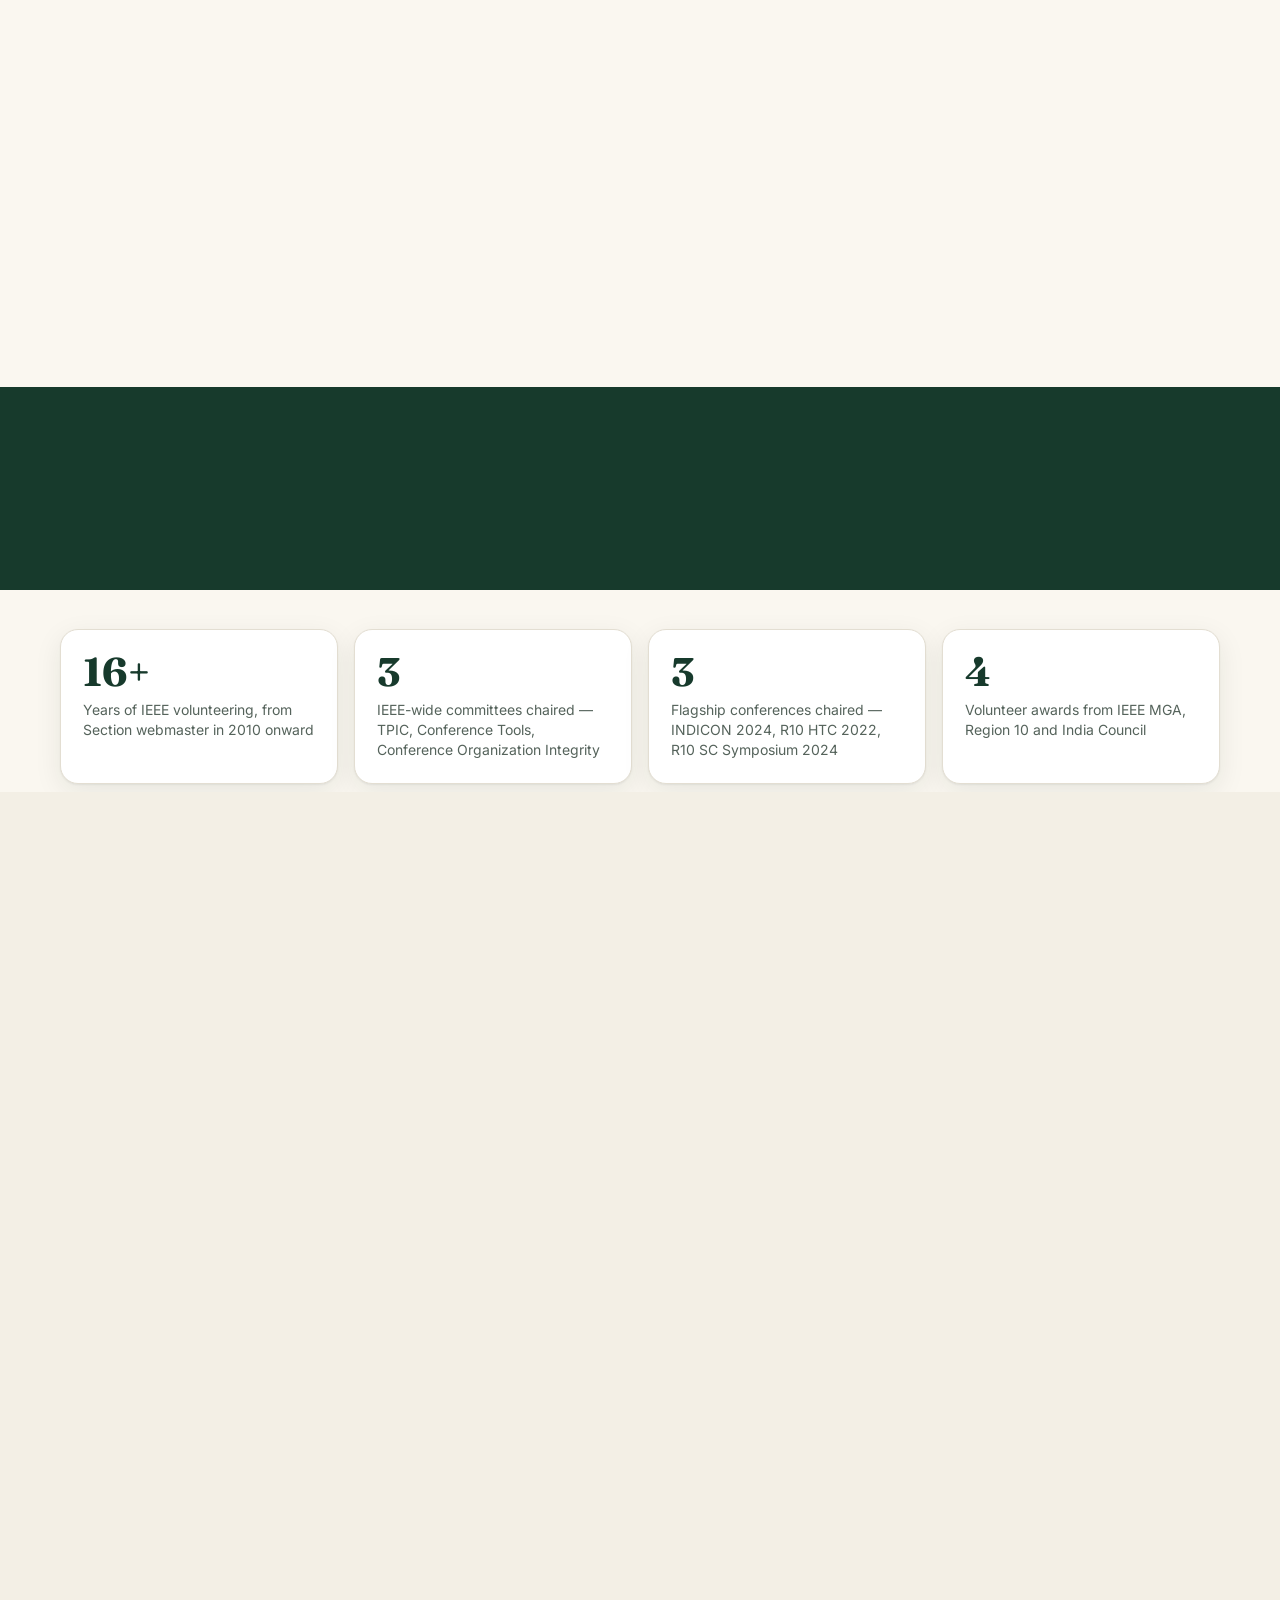
==== commit 226c266d: "Voting opens 18 Nov 11:59 pm IST: 'opens tonight' message today, switches to open at 23:59 Co-Author" ====
--- a/index.html
+++ b/index.html
@@ -878,14 +878,17 @@
 
   // Voting status (dates per IEEE India Council slate notice; IST)
   (function(){
-    const open=new Date('2026-11-19T00:00:00+05:30'), close=new Date('2026-12-08T23:59:59+05:30'), now=new Date();
+    const open=new Date('2026-11-18T23:59:00+05:30'), close=new Date('2026-12-08T23:59:59+05:30'), now=new Date();
+    const tonight=new Date(now.getTime()+198e5).toISOString().slice(0,10)==='2026-11-18';
     const day=864e5, el=$('#vstatus'), t=$('#vs-title'), sub=$('#vs-sub');
-    if(now<open){const d=Math.ceil((open-now)/day);t.textContent='Voting opens 19 Nov 2026';sub.textContent=d===1?'Tomorrow · on IEEE vTools Voting':d+' days to go · on IEEE vTools Voting';}
+    if(now<open&&tonight){t.textContent='Voting opens tonight';sub.textContent='11:59 pm IST · on IEEE vTools Voting';}
+    else if(now<open){const d=Math.ceil((open-now)/day);t.textContent='Voting opens 19 Nov 2026';sub.textContent=d===1?'Tomorrow · on IEEE vTools Voting':d+' days to go · on IEEE vTools Voting';}
     else if(now<=close){const d=Math.ceil((close-now)/day);el.classList.add('open');t.textContent='Voting is open now';sub.textContent='Closes 8 Dec 2026 · '+(d<=1?'last day':d+' days left')+' · check your inbox';}
     else{t.textContent='Voting closed on 8 Dec 2026';sub.textContent='Thank you to everyone who voted';}
     // Top banner: countdown before/while open, thank-you line from 9 Dec
     const ab=$('#annbar'), at=$('#ann-txt');
-    if(now<open){const d=Math.ceil((open-now)/day);at.innerHTML='Voting opens <b>'+(d===1?'tomorrow, 19 November':'19 November · '+d+' days to go')+'</b> · runs until 8 December 2026';const c=$('#ann-cta');c.textContent='How to vote →';c.href='#vote';c.removeAttribute('target');}
+    if(now<open&&tonight){at.innerHTML='Voting opens <b>tonight at 11:59 pm IST</b> · runs until 8 December 2026';const c=$('#ann-cta');c.textContent='How to vote →';c.href='#vote';c.removeAttribute('target');}
+    else if(now<open){const d=Math.ceil((open-now)/day);at.innerHTML='Voting opens <b>'+(d===1?'tomorrow, 19 November':'19 November · '+d+' days to go')+'</b> · runs until 8 December 2026';const c=$('#ann-cta');c.textContent='How to vote →';c.href='#vote';c.removeAttribute('target');}
     else if(now<=close){const d=Math.ceil((close-now)/day);at.innerHTML='Voting is open until <b>8 December</b>'+(d<=1?' · <b>today is the last day</b>':' · <b>'+d+' days left</b>')+' · check your IEEE email';}
     else{ab.classList.add('done');at.innerHTML='<b>Thank you</b> to every member who voted in the IEEE India Council Chair-Elect 2027 election.';}
     $('#cal').href='https://calendar.google.com/calendar/render?action=TEMPLATE&text='+encodeURIComponent('Vote: IEEE India Council Chair-Elect 2027')+'&dates=20261119T043000Z/20261119T050000Z&details='+encodeURIComponent('Voting runs 19 Nov to 8 Dec 2026 on IEEE vTools Voting. Look for the ballot email at your IEEE-registered address (check spam). '+location.href.split('#')[0]);
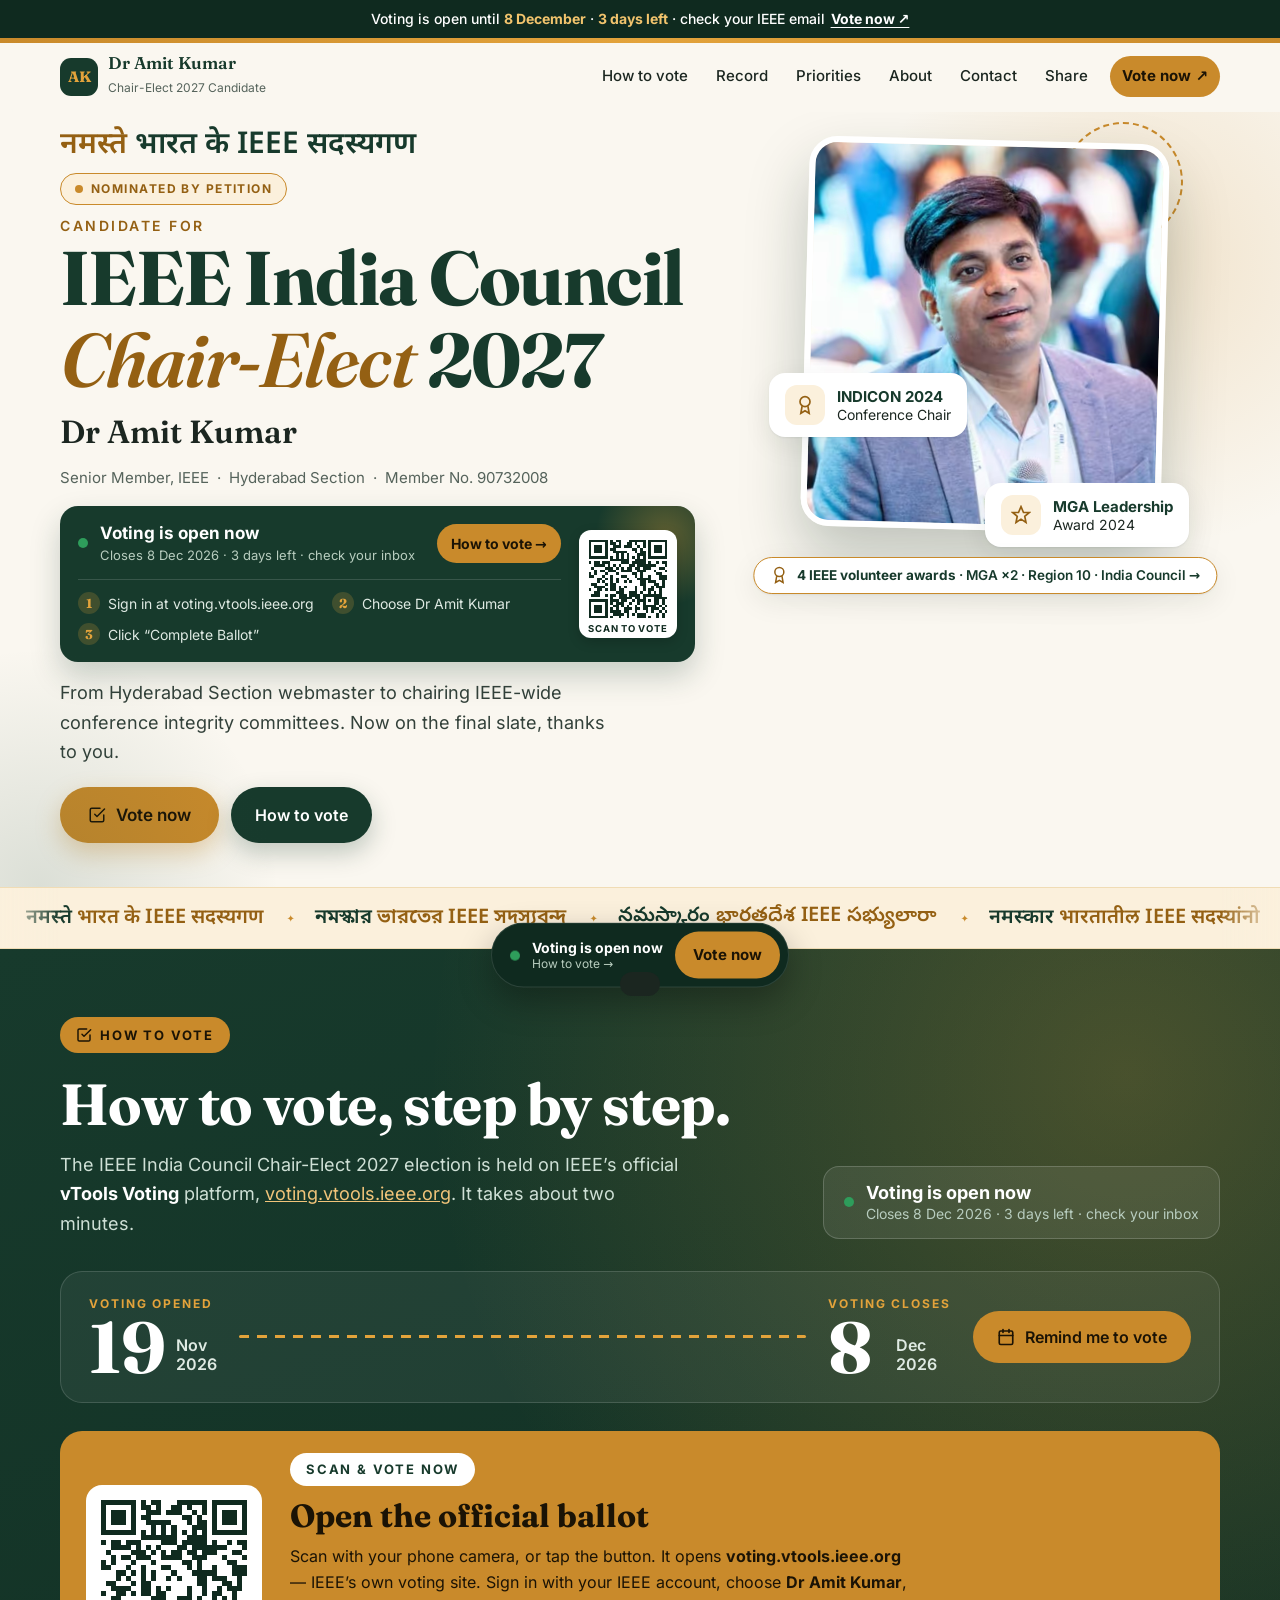
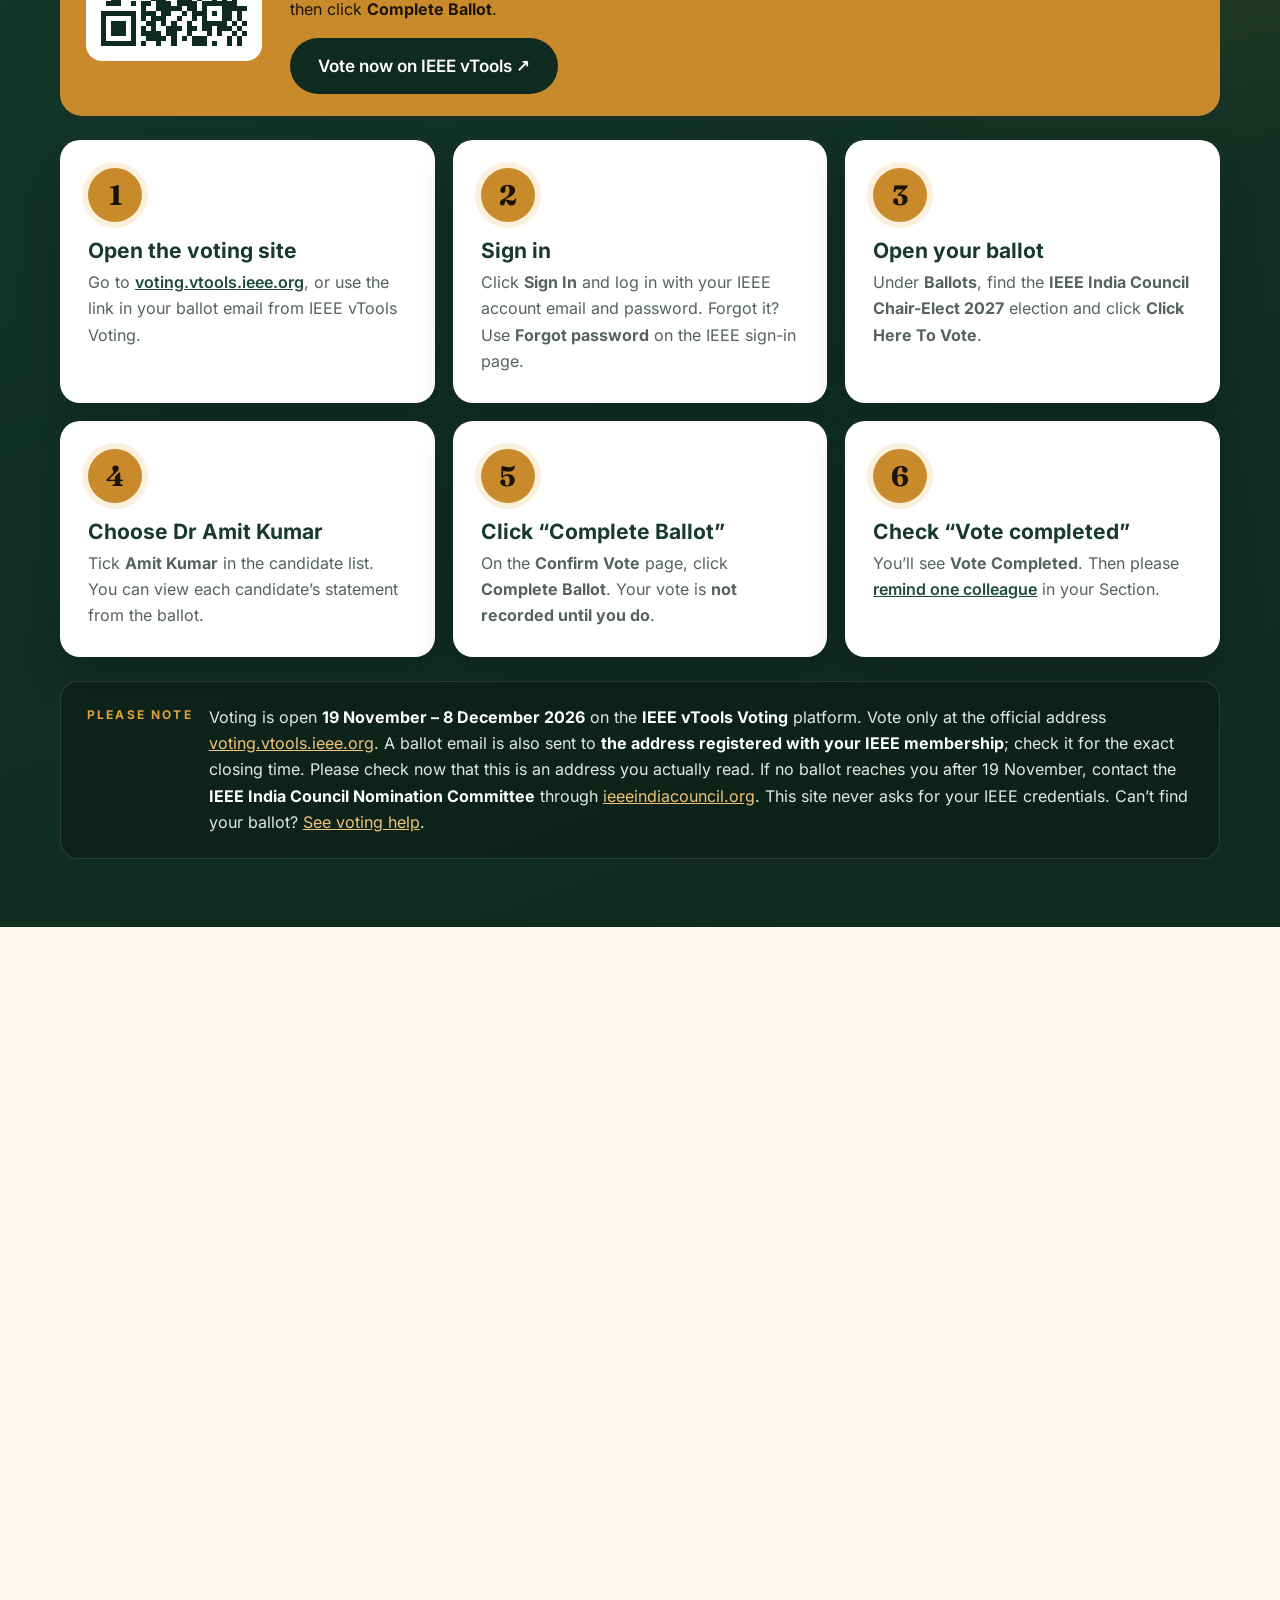
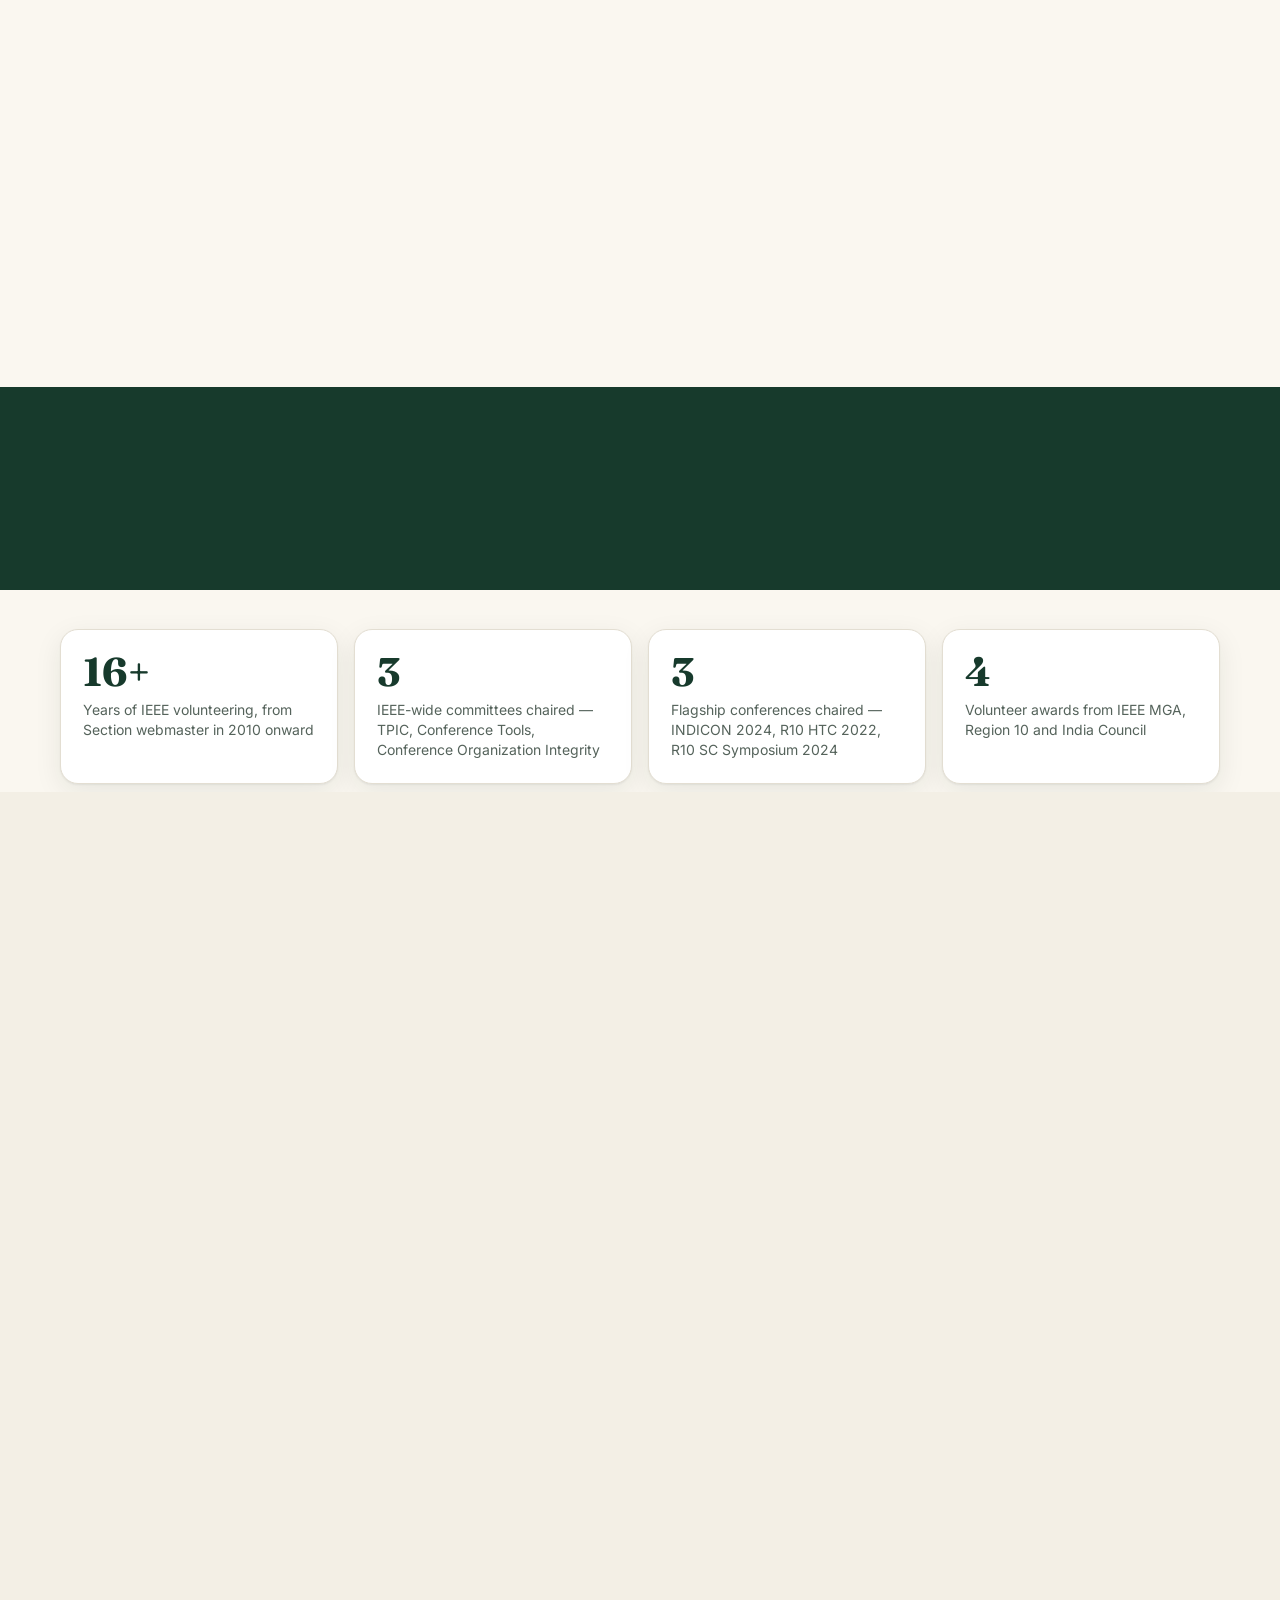
==== commit 20cb9730: "Voting is open: update wording, link preview text, calendar reminder and footer for the voting perio" ====
--- a/index.html
+++ b/index.html
@@ -16,9 +16,9 @@
 <meta property="og:site_name" content="Dr Amit Kumar">
 <meta property="og:locale" content="en_IN">
 <meta property="og:title" content="Dr Amit Kumar | Candidate, IEEE India Council Chair-Elect 2027">
-<meta property="og:description" content="Thank you for signing. Voting runs 19 Nov – 8 Dec 2026 on IEEE vTools Voting — here’s how to vote, plus Dr Amit Kumar’s record and priorities.">
+<meta property="og:description" content="Voting is open until 8 December 2026 on IEEE vTools Voting. Here’s how to vote in two minutes, plus Dr Amit Kumar’s record and priorities.">
 <meta name="twitter:title" content="Dr Amit Kumar | Candidate, IEEE India Council Chair-Elect 2027">
-<meta name="twitter:description" content="Thank you for signing. Voting runs 19 Nov – 8 Dec 2026 on IEEE vTools Voting — here’s how to vote, plus Dr Amit Kumar’s record and priorities.">
+<meta name="twitter:description" content="Voting is open until 8 December 2026 on IEEE vTools Voting. Here’s how to vote in two minutes, plus Dr Amit Kumar’s record and priorities.">
 <meta property="og:image" content="https://dramitkr.github.io/assets/og-card.jpg">
 <meta property="og:image:width" content="1200">
 <meta property="og:image:height" content="628">
@@ -311,7 +311,7 @@
 .tab .c{display:inline-grid;place-items:center;min-width:24px;height:24px;border-radius:999px;background:var(--amber-100);color:var(--amber-600);font-size:12px;margin-left:8px;padding:0 6px}
 .tab[aria-selected="true"] .c{background:rgba(255,255,255,.16);color:#f1c47a}
 .panel{display:grid;grid-template-columns:repeat(2,1fr);gap:14px}
-.panel[hidden]{display:none}
+.panel[hidden],#cal[hidden]{display:none}
 .role{background:var(--paper);border:1px solid var(--line);border-radius:14px;padding:18px 20px;display:flex;gap:14px;align-items:flex-start;animation:rise .45s both}
 .role .pip{flex:none;width:10px;height:10px;border-radius:50%;background:var(--amber);margin-top:9px}
 .role b{display:block;color:var(--green-800);font-weight:700}
@@ -416,7 +416,7 @@
 }
 .sr{position:absolute;width:1px;height:1px;overflow:hidden;clip:rect(0 0 0 0)}
 </style>
-<script type="application/ld+json">{"@context":"https://schema.org","@graph":[{"@type":"WebSite","@id":"https://dramitkr.github.io/#website","url":"https://dramitkr.github.io/","name":"Dr Amit Kumar","description":"Personal website of Dr Amit Kumar","inLanguage":"en-IN","publisher":{"@id":"https://dramitkr.github.io/#person"}},{"@type":"ProfilePage","@id":"https://dramitkr.github.io/#webpage","url":"https://dramitkr.github.io/","name":"Dr Amit Kumar | Candidate, IEEE India Council Chair-Elect 2027","description":"Personal website of Dr Amit Kumar, Senior Member IEEE, Hyderabad — candidate for IEEE India Council Chair-Elect 2027. Record, priorities and how to vote.","isPartOf":{"@id":"https://dramitkr.github.io/#website"},"about":{"@id":"https://dramitkr.github.io/#person"},"mainEntity":{"@id":"https://dramitkr.github.io/#person"},"primaryImageOfPage":{"@id":"https://dramitkr.github.io/#photo"},"datePublished":"2026-11-17","dateModified":"2026-11-18","inLanguage":"en-IN"},{"@type":"ImageObject","@id":"https://dramitkr.github.io/#photo","url":"https://dramitkr.github.io/assets/amit-kumar.jpg","contentUrl":"https://dramitkr.github.io/assets/amit-kumar.jpg","width":900,"height":977,"caption":"Dr Amit Kumar"},{"@type":"Person","@id":"https://dramitkr.github.io/#person","name":"Dr Amit Kumar","alternateName":["Amit Kumar","Dr. Amit Kumar"],"honorificPrefix":"Dr","url":"https://dramitkr.github.io/","image":{"@id":"https://dramitkr.github.io/#photo"},"description":"Forensic scientist, entrepreneur and engineer from Hyderabad; IEEE Senior Member and volunteer since 2010; candidate for IEEE India Council Chair-Elect 2027.","jobTitle":"Director","worksFor":{"@type":"Organization","name":"BioAxis DNA Research Centre (P) Ltd","address":{"@type":"PostalAddress","addressLocality":"Hyderabad","addressRegion":"Telangana","addressCountry":"IN"}},"knowsAbout":["DNA forensics","Bioinformatics","Genetic predisposition studies","Conference organization","Technical program integrity","Volunteer leadership"],"memberOf":{"@type":"OrganizationRole","roleName":"Senior Member","memberOf":{"@type":"Organization","name":"IEEE","url":"https://www.ieee.org/"}},"award":["IEEE MGA Leadership Award (2024)","IEEE Region 10 Outstanding Volunteer (2022)","IEEE MGA Achievement Award (2020)","IEEE India Council Outstanding Volunteer (2020)"],"email":"mailto:amitkr@ieee.org","telephone":"+91-98498-07824","address":{"@type":"PostalAddress","addressLocality":"Hyderabad","addressRegion":"Telangana","addressCountry":"IN"},"sameAs":["https://www.linkedin.com/in/dramitkumar/","https://www.facebook.com/dramitkumaar"]},{"@type":"FAQPage","@id":"https://dramitkr.github.io/#voting-help","isPartOf":{"@id":"https://dramitkr.github.io/#webpage"},"mainEntity":[{"@type":"Question","name":"When is the voting?","acceptedAnswer":{"@type":"Answer","text":"Voting for IEEE India Council Chair-Elect 2027 runs from 19 November to 8 December 2026. Check the ballot email for the exact closing time."}},{"@type":"Question","name":"How do I vote?","acceptedAnswer":{"@type":"Answer","text":"Go to voting.vtools.ieee.org, sign in with your IEEE account, open the IEEE India Council Chair-Elect 2027 ballot, make your choice and click Complete Ballot."}},{"@type":"Question","name":"I can’t find my ballot. What should I do?","acceptedAnswer":{"@type":"Answer","text":"Check spam, junk and promotions folders; search your inbox for vTools or IEEE India Council; sign in directly at voting.vtools.ieee.org, where the ballot appears under Ballots; if no ballot reaches you after 19 November, contact the IEEE India Council Nomination Committee through ieeeindiacouncil.org."}},{"@type":"Question","name":"I voted but I’m not sure it counted.","acceptedAnswer":{"@type":"Answer","text":"You must click Complete Ballot on the Confirm Vote page. If you see Vote Completed, your vote is recorded."}},{"@type":"Question","name":"Who is eligible to vote?","acceptedAnswer":{"@type":"Answer","text":"Members who joined IEEE, or renewed their membership, on or before 31 March 2026, in a Section of the IEEE India Council. Eligibility also depends on membership grade under the IEEE India Council election rules. Eligible members see the ballot automatically when signing in at voting.vtools.ieee.org."}},{"@type":"Question","name":"Is my vote private?","acceptedAnswer":{"@type":"Answer","text":"You vote directly on IEEE’s own platform. Candidates do not see how any individual member voted."}},{"@type":"Question","name":"Does this website collect my details or ask for my IEEE login?","acceptedAnswer":{"@type":"Answer","text":"No. This site has no forms, sets no cookies and never asks for IEEE credentials. It counts visits with GoatCounter, a privacy-friendly counter that keeps no personal data."}},{"@type":"Question","name":"How can I help?","acceptedAnswer":{"@type":"Answer","text":"Vote as soon as your ballot arrives and remind colleagues personally. Do not use IEEE mailing lists or official IEEE pages and groups to promote a candidate."}}]}]}</script>
+<script type="application/ld+json">{"@context":"https://schema.org","@graph":[{"@type":"WebSite","@id":"https://dramitkr.github.io/#website","url":"https://dramitkr.github.io/","name":"Dr Amit Kumar","description":"Personal website of Dr Amit Kumar","inLanguage":"en-IN","publisher":{"@id":"https://dramitkr.github.io/#person"}},{"@type":"ProfilePage","@id":"https://dramitkr.github.io/#webpage","url":"https://dramitkr.github.io/","name":"Dr Amit Kumar | Candidate, IEEE India Council Chair-Elect 2027","description":"Personal website of Dr Amit Kumar, Senior Member IEEE, Hyderabad — candidate for IEEE India Council Chair-Elect 2027. Record, priorities and how to vote.","isPartOf":{"@id":"https://dramitkr.github.io/#website"},"about":{"@id":"https://dramitkr.github.io/#person"},"mainEntity":{"@id":"https://dramitkr.github.io/#person"},"primaryImageOfPage":{"@id":"https://dramitkr.github.io/#photo"},"datePublished":"2026-11-17","dateModified":"2026-11-18","inLanguage":"en-IN"},{"@type":"ImageObject","@id":"https://dramitkr.github.io/#photo","url":"https://dramitkr.github.io/assets/amit-kumar.jpg","contentUrl":"https://dramitkr.github.io/assets/amit-kumar.jpg","width":900,"height":977,"caption":"Dr Amit Kumar"},{"@type":"Person","@id":"https://dramitkr.github.io/#person","name":"Dr Amit Kumar","alternateName":["Amit Kumar","Dr. Amit Kumar"],"honorificPrefix":"Dr","url":"https://dramitkr.github.io/","image":{"@id":"https://dramitkr.github.io/#photo"},"description":"Forensic scientist, entrepreneur and engineer from Hyderabad; IEEE Senior Member and volunteer since 2010; candidate for IEEE India Council Chair-Elect 2027.","jobTitle":"Director","worksFor":{"@type":"Organization","name":"BioAxis DNA Research Centre (P) Ltd","address":{"@type":"PostalAddress","addressLocality":"Hyderabad","addressRegion":"Telangana","addressCountry":"IN"}},"knowsAbout":["DNA forensics","Bioinformatics","Genetic predisposition studies","Conference organization","Technical program integrity","Volunteer leadership"],"memberOf":{"@type":"OrganizationRole","roleName":"Senior Member","memberOf":{"@type":"Organization","name":"IEEE","url":"https://www.ieee.org/"}},"award":["IEEE MGA Leadership Award (2024)","IEEE Region 10 Outstanding Volunteer (2022)","IEEE MGA Achievement Award (2020)","IEEE India Council Outstanding Volunteer (2020)"],"email":"mailto:amitkr@ieee.org","telephone":"+91-98498-07824","address":{"@type":"PostalAddress","addressLocality":"Hyderabad","addressRegion":"Telangana","addressCountry":"IN"},"sameAs":["https://www.linkedin.com/in/dramitkumar/","https://www.facebook.com/dramitkumaar"]},{"@type":"FAQPage","@id":"https://dramitkr.github.io/#voting-help","isPartOf":{"@id":"https://dramitkr.github.io/#webpage"},"mainEntity":[{"@type":"Question","name":"When is the voting?","acceptedAnswer":{"@type":"Answer","text":"Voting for IEEE India Council Chair-Elect 2027 runs from 19 November to 8 December 2026. Check the ballot email for the exact closing time."}},{"@type":"Question","name":"How do I vote?","acceptedAnswer":{"@type":"Answer","text":"Go to voting.vtools.ieee.org, sign in with your IEEE account, open the IEEE India Council Chair-Elect 2027 ballot, make your choice and click Complete Ballot."}},{"@type":"Question","name":"I can’t find my ballot. What should I do?","acceptedAnswer":{"@type":"Answer","text":"Check spam, junk and promotions folders; search your inbox for vTools or IEEE India Council; sign in directly at voting.vtools.ieee.org, where the ballot appears under Ballots; if no ballot reaches you after 19 November, contact the IEEE India Council Nomination Committee through ieeeindiacouncil.org."}},{"@type":"Question","name":"I voted but I’m not sure it counted.","acceptedAnswer":{"@type":"Answer","text":"You must click Complete Ballot on the Confirm Vote page. If you see Vote Completed, your vote is recorded."}},{"@type":"Question","name":"Who is eligible to vote?","acceptedAnswer":{"@type":"Answer","text":"Members who joined IEEE, or renewed their membership, on or before 31 March 2026, in a Section of the IEEE India Council. Eligibility also depends on membership grade under the IEEE India Council election rules. Eligible members see the ballot automatically when signing in at voting.vtools.ieee.org."}},{"@type":"Question","name":"Is my vote private?","acceptedAnswer":{"@type":"Answer","text":"You vote directly on IEEE’s own platform. Candidates do not see how any individual member voted."}},{"@type":"Question","name":"Does this website collect my details or ask for my IEEE login?","acceptedAnswer":{"@type":"Answer","text":"No. This site has no forms, sets no cookies and never asks for IEEE credentials. It counts visits with GoatCounter, a privacy-friendly counter that keeps no personal data."}},{"@type":"Question","name":"How can I help?","acceptedAnswer":{"@type":"Answer","text":"Vote now (it takes two minutes) and remind colleagues personally. Do not use IEEE mailing lists or official IEEE pages and groups to promote a candidate."}}]}]}</script>
 <noscript><style>.reveal{opacity:1!important;transform:none!important}</style></noscript>
 <noscript><link rel="stylesheet" href="assets/fonts/greetings.css"></noscript>
 </head>
@@ -504,10 +504,10 @@
       <div class="vz-live" id="vz-live" aria-hidden="true"><span class="vdot"></span><b id="vz-title">Voting: 19 Nov – 8 Dec 2026</b><small id="vz-sub">On IEEE vTools Voting</small></div>
     </div>
     <div class="vz-dates reveal">
-      <div class="vz-date"><small>Voting opens</small><b>19</b><span>Nov<br>2026</span></div>
+      <div class="vz-date"><small>Voting opened</small><b>19</b><span>Nov<br>2026</span></div>
       <div class="vz-line" aria-hidden="true"></div>
       <div class="vz-date"><small>Voting closes</small><b>8</b><span>Dec<br>2026</span></div>
-      <a class="btn btn-amber" id="cal" href="#" target="_blank" rel="noopener"><svg width="16" height="16" viewBox="0 0 24 24" fill="none" stroke="currentColor" stroke-width="2.2" stroke-linecap="round" stroke-linejoin="round" aria-hidden="true"><path d="M8 2v4M16 2v4M3 10h18"/><path d="M5 4h14a2 2 0 0 1 2 2v14a2 2 0 0 1-2 2H5a2 2 0 0 1-2-2V6a2 2 0 0 1 2-2z"/></svg>Add a reminder to my calendar</a>
+      <a class="btn btn-amber" id="cal" href="#" target="_blank" rel="noopener"><svg width="16" height="16" viewBox="0 0 24 24" fill="none" stroke="currentColor" stroke-width="2.2" stroke-linecap="round" stroke-linejoin="round" aria-hidden="true"><path d="M8 2v4M16 2v4M3 10h18"/><path d="M5 4h14a2 2 0 0 1 2 2v14a2 2 0 0 1-2 2H5a2 2 0 0 1-2-2V6a2 2 0 0 1 2-2z"/></svg><span id="cal-t">Remind me to vote</span></a>
     </div>
     <div class="vz-qr reveal">
       <div class="qrbox"><svg role="img" aria-label="QR code: voting.vtools.ieee.org" xmlns="http://www.w3.org/2000/svg" viewBox="0 0 31 31" shape-rendering="crispEdges"><path fill="#ffffff" d="M0 0h31v31H0z"/><path stroke="#0f2a1f" d="M1 1.5h7m1 0h1m1 0h2m3 0h6m1 0h7M1 2.5h1m5 0h1m1 0h2m1 0h1m2 0h2m1 0h1m2 0h1m1 0h1m5 0h1M1 3.5h1m1 0h3m1 0h1m2 0h3m1 0h3m2 0h1m1 0h1m1 0h1m1 0h3m1 0h1M1 4.5h1m1 0h3m1 0h1m1 0h2m6 0h2m1 0h1m2 0h1m1 0h3m1 0h1M1 5.5h1m1 0h3m1 0h1m2 0h5m3 0h1m1 0h2m1 0h1m1 0h3m1 0h1M1 6.5h1m5 0h1m3 0h1m1 0h1m1 0h1m3 0h3m1 0h1m5 0h1M1 7.5h7m1 0h1m1 0h1m1 0h1m1 0h1m1 0h1m1 0h1m1 0h1m1 0h7M9 8.5h7m2 0h4M1 9.5h1m1 0h2m1 0h3m4 0h3m1 0h5m1 0h1m2 0h1m1 0h2M3 10.5h4m1 0h1m1 0h1m1 0h1m3 0h2m1 0h7m3 0h1M2 11.5h1m4 0h3m1 0h1m1 0h1m1 0h2m1 0h2m1 0h3m3 0h2M3 12.5h1m1 0h2m1 0h3m2 0h4m2 0h3m3 0h1m3 0h1M1 13.5h1m1 0h1m3 0h1m3 0h1m5 0h2m1 0h1m5 0h2M1 14.5h2m3 0h1m2 0h1m3 0h2m3 0h1m1 0h1m2 0h1m3 0h3M4 15.5h2m1 0h1m1 0h1m1 0h1m3 0h1m3 0h5m3 0h3M4 16.5h1m1 0h1m2 0h1m1 0h1m2 0h1m1 0h1m3 0h2m1 0h3m2 0h1M2 17.5h2m3 0h1m1 0h2m9 0h2m3 0h2m1 0h1M3 18.5h4m2 0h2m1 0h1m1 0h1m3 0h1m2 0h1m2 0h1m1 0h3M1 19.5h1m2 0h2m1 0h1m1 0h2m1 0h2m4 0h1m2 0h1m1 0h2m2 0h1M3 20.5h2m6 0h3m2 0h3m1 0h1m2 0h1m1 0h1m1 0h1M2 21.5h3m2 0h1m1 0h2m1 0h3m1 0h4m1 0h7M9 22.5h1m2 0h5m1 0h2m1 0h1m3 0h5M1 23.5h7m1 0h3m1 0h2m2 0h1m1 0h3m1 0h1m1 0h2m1 0h1M1 24.5h1m5 0h1m1 0h1m1 0h3m2 0h1m2 0h1m1 0h1m3 0h2m1 0h1M1 25.5h1m1 0h3m1 0h1m2 0h2m1 0h1m1 0h1m2 0h1m2 0h5m1 0h1m1 0h1M1 26.5h1m1 0h3m1 0h1m1 0h1m1 0h1m2 0h3m1 0h2m1 0h2m1 0h3m1 0h1M1 27.5h1m1 0h3m1 0h1m1 0h4m1 0h2m2 0h1m3 0h1m1 0h1m2 0h1m1 0h1M1 28.5h1m5 0h1m2 0h4m1 0h1m1 0h1m1 0h3m4 0h1m1 0h1M1 29.5h7m1 0h1m2 0h1m2 0h1m3 0h3m1 0h1m2 0h1m1 0h1"/></svg></div>
@@ -573,7 +573,7 @@
       <details class="reveal"><summary>Who is eligible to vote?</summary><div class="ans">You must have been an IEEE member <strong>on or before 31 March 2026</strong>, or have <strong>renewed your membership on or before 31 March 2026</strong>, in a Section of the IEEE India Council. Eligibility also depends on your membership grade, as set by the IEEE India Council election rules. If you are eligible, your ballot appears automatically when you sign in at <a href="https://voting.vtools.ieee.org/" target="_blank" rel="noopener">voting.vtools.ieee.org</a> — you don’t need to register. For questions about eligibility, please contact the IEEE India Council.</div></details>
       <details class="reveal"><summary>Is my vote private?</summary><div class="ans">You vote directly on IEEE’s own platform. Candidates, including me, do not see how any individual member voted.</div></details>
       <details class="reveal"><summary>Does this website collect my details or ask for my IEEE login?</summary><div class="ans">No. This site has no forms, sets no cookies and never asks for your IEEE credentials. It counts visits with GoatCounter, a privacy-friendly counter that keeps no personal data. Only enter your IEEE login on official IEEE pages.</div></details>
-      <details class="reveal"><summary>How can I help?</summary><div class="ans">Vote as soon as your ballot arrives, and remind colleagues in your Section — personally, one to one. Please don’t use IEEE mailing lists, vTools/e-Notice, or official IEEE Section, Chapter or Council pages and groups to promote a candidate. <a href="#share">Share this page</a> or <a href="#posters">download a poster</a>.</div></details>
+      <details class="reveal"><summary>How can I help?</summary><div class="ans">Vote now (it takes two minutes), and remind colleagues in your Section — personally, one to one. Please don’t use IEEE mailing lists, vTools/e-Notice, or official IEEE Section, Chapter or Council pages and groups to promote a candidate. <a href="#share">Share this page</a> or <a href="#posters">download a poster</a>.</div></details>
     </div>
   </div>
 </section>
@@ -820,7 +820,7 @@
   <div class="wrap">
     <div class="foot-top">
       <div>
-        <h2>Please vote when your ballot arrives.</h2>
+        <h2 id="foot-h">Voting is open until 8 December. Please vote.</h2>
         <p style="margin:8px 0 0">Dr Amit Kumar · Senior Member, IEEE · Member No. 90732008 — kindly forward to eligible colleagues in your Section.</p>
       </div>
       <div style="text-align:right">
@@ -891,7 +891,13 @@
     else if(now<open){const d=Math.ceil((open-now)/day);at.innerHTML='Voting opens <b>'+(d===1?'tomorrow, 19 November':'19 November · '+d+' days to go')+'</b> · runs until 8 December 2026';const c=$('#ann-cta');c.textContent='How to vote →';c.href='#vote';c.removeAttribute('target');}
     else if(now<=close){const d=Math.ceil((close-now)/day);at.innerHTML='Voting is open until <b>8 December</b>'+(d<=1?' · <b>today is the last day</b>':' · <b>'+d+' days left</b>')+' · check your IEEE email';}
     else{ab.classList.add('done');at.innerHTML='<b>Thank you</b> to every member who voted in the IEEE India Council Chair-Elect 2027 election.';}
-    $('#cal').href='https://calendar.google.com/calendar/render?action=TEMPLATE&text='+encodeURIComponent('Vote: IEEE India Council Chair-Elect 2027')+'&dates=20261119T043000Z/20261119T050000Z&details='+encodeURIComponent('Voting runs 19 Nov to 8 Dec 2026 on IEEE vTools Voting. Look for the ballot email at your IEEE-registered address (check spam). '+location.href.split('#')[0]);
+    const ist=t=>new Date(t.getTime()+198e5), pad=n=>String(n).padStart(2,'0'), ymd=t=>{const x=ist(t);return x.getUTCFullYear()+pad(x.getUTCMonth()+1)+pad(x.getUTCDate())};
+    let calDay=now<open?'20261119':ymd(new Date(now.getTime()+864e5)); if(calDay>'20261208')calDay='20261208';
+    const calDates=calDay+'T043000Z/'+calDay+'T050000Z';
+    if(now>close){$('#cal').hidden=true;$('#foot-h').textContent='Thank you to every member who voted.';}
+    else if(now<open){$('#cal-t').textContent='Add a reminder to my calendar';$('#foot-h').textContent='Please vote when your ballot arrives.';}
+    else if(ymd(now)==='20261208'){$('#cal').hidden=true;$('#foot-h').textContent='Today is the last day to vote. Please vote now.';}
+    $('#cal').href='https://calendar.google.com/calendar/render?action=TEMPLATE&text='+encodeURIComponent('Vote: IEEE India Council Chair-Elect 2027 (closes 8 Dec)')+'&dates='+calDates+'&details='+encodeURIComponent('Voting runs 19 Nov to 8 Dec 2026 on IEEE vTools Voting. Look for the ballot email at your IEEE-registered address (check spam). '+location.href.split('#')[0]);
   })();
 
   // Mirror voting status into the vote section and sticky bar
@@ -934,7 +940,7 @@
   const policy='Please follow IEEE election policies: do not forward to IEEE mailing lists or official IEEE pages/groups.';
   const optout="If you'd rather not receive messages like this, just reply and let me know.";
   $('#sh-wa').href='https://wa.me/?text='+encodeURIComponent(msg+' '+url+'\n\n'+policy+' '+disc);
-  $('#sh-em').href='mailto:?subject='+encodeURIComponent('IEEE India Council election — please vote when your ballot arrives')+'&body='+encodeURIComponent(msg+'\n\n'+url+'\n\n'+optout+'\n'+policy+'\n\n'+disc);
+  $('#sh-em').href='mailto:?subject='+encodeURIComponent('IEEE India Council election — voting is open until 8 December')+'&body='+encodeURIComponent(msg+'\n\n'+url+'\n\n'+optout+'\n'+policy+'\n\n'+disc);
   const toast=t=>{const el=$('#toast');el.textContent=t;el.classList.add('show');clearTimeout(el._t);el._t=setTimeout(()=>el.classList.remove('show'),2200)};
   const copy=async()=>{try{await navigator.clipboard.writeText(url);toast('Link copied — paste it anywhere')}catch(e){prompt('Copy this link:',url)}};
   $('#sh-cp').addEventListener('click',copy);
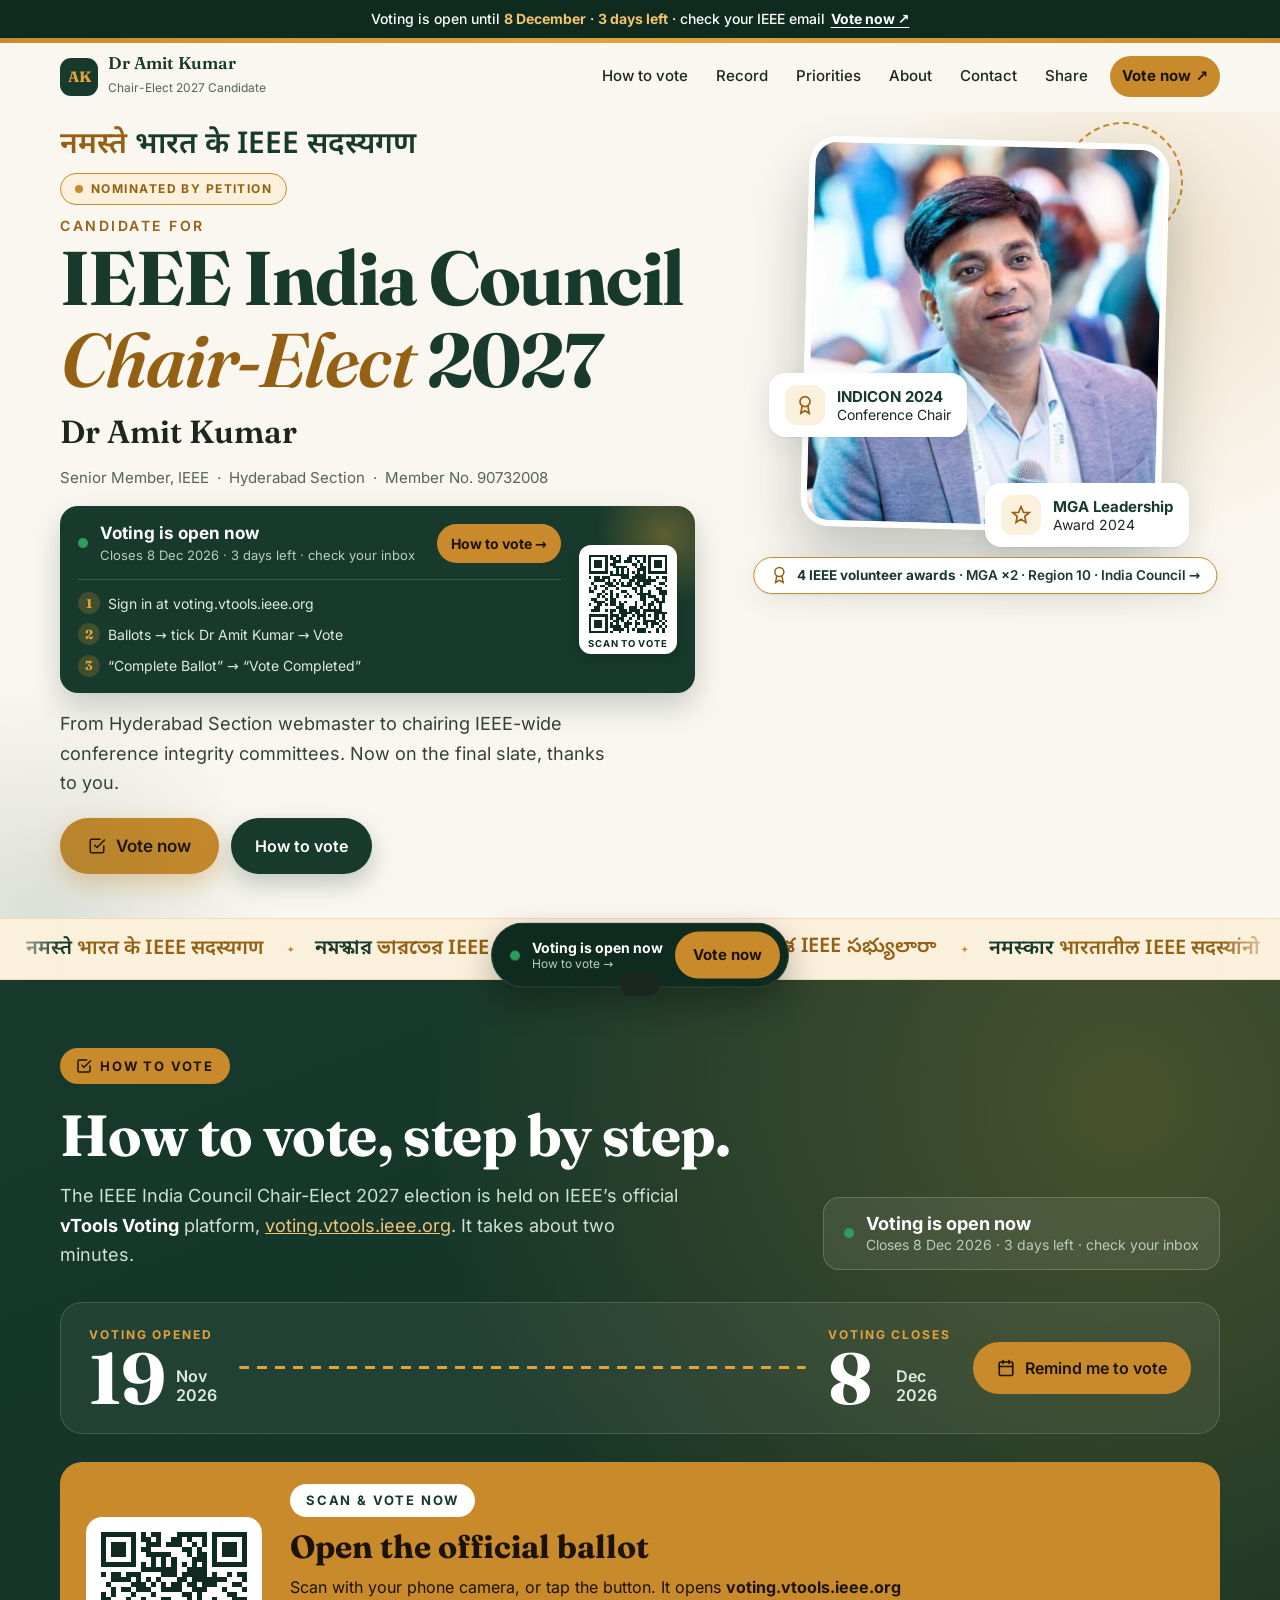
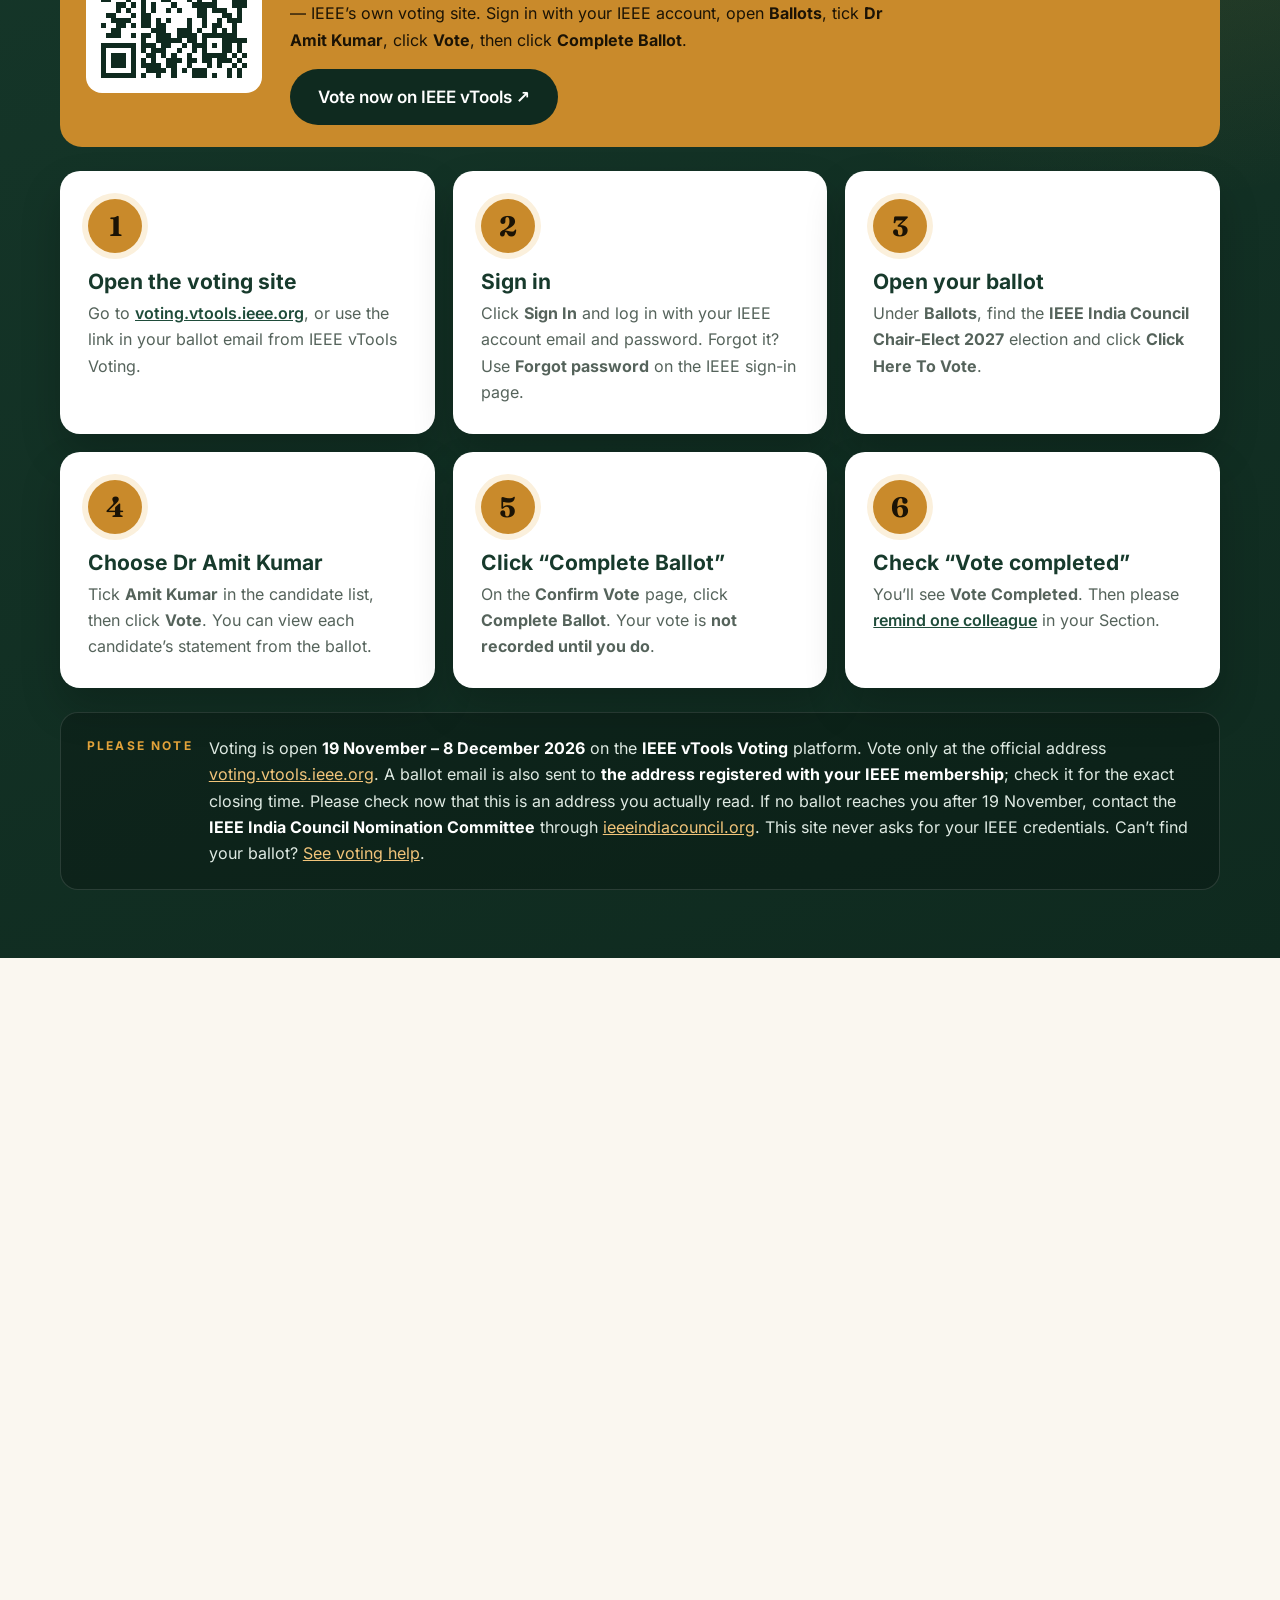
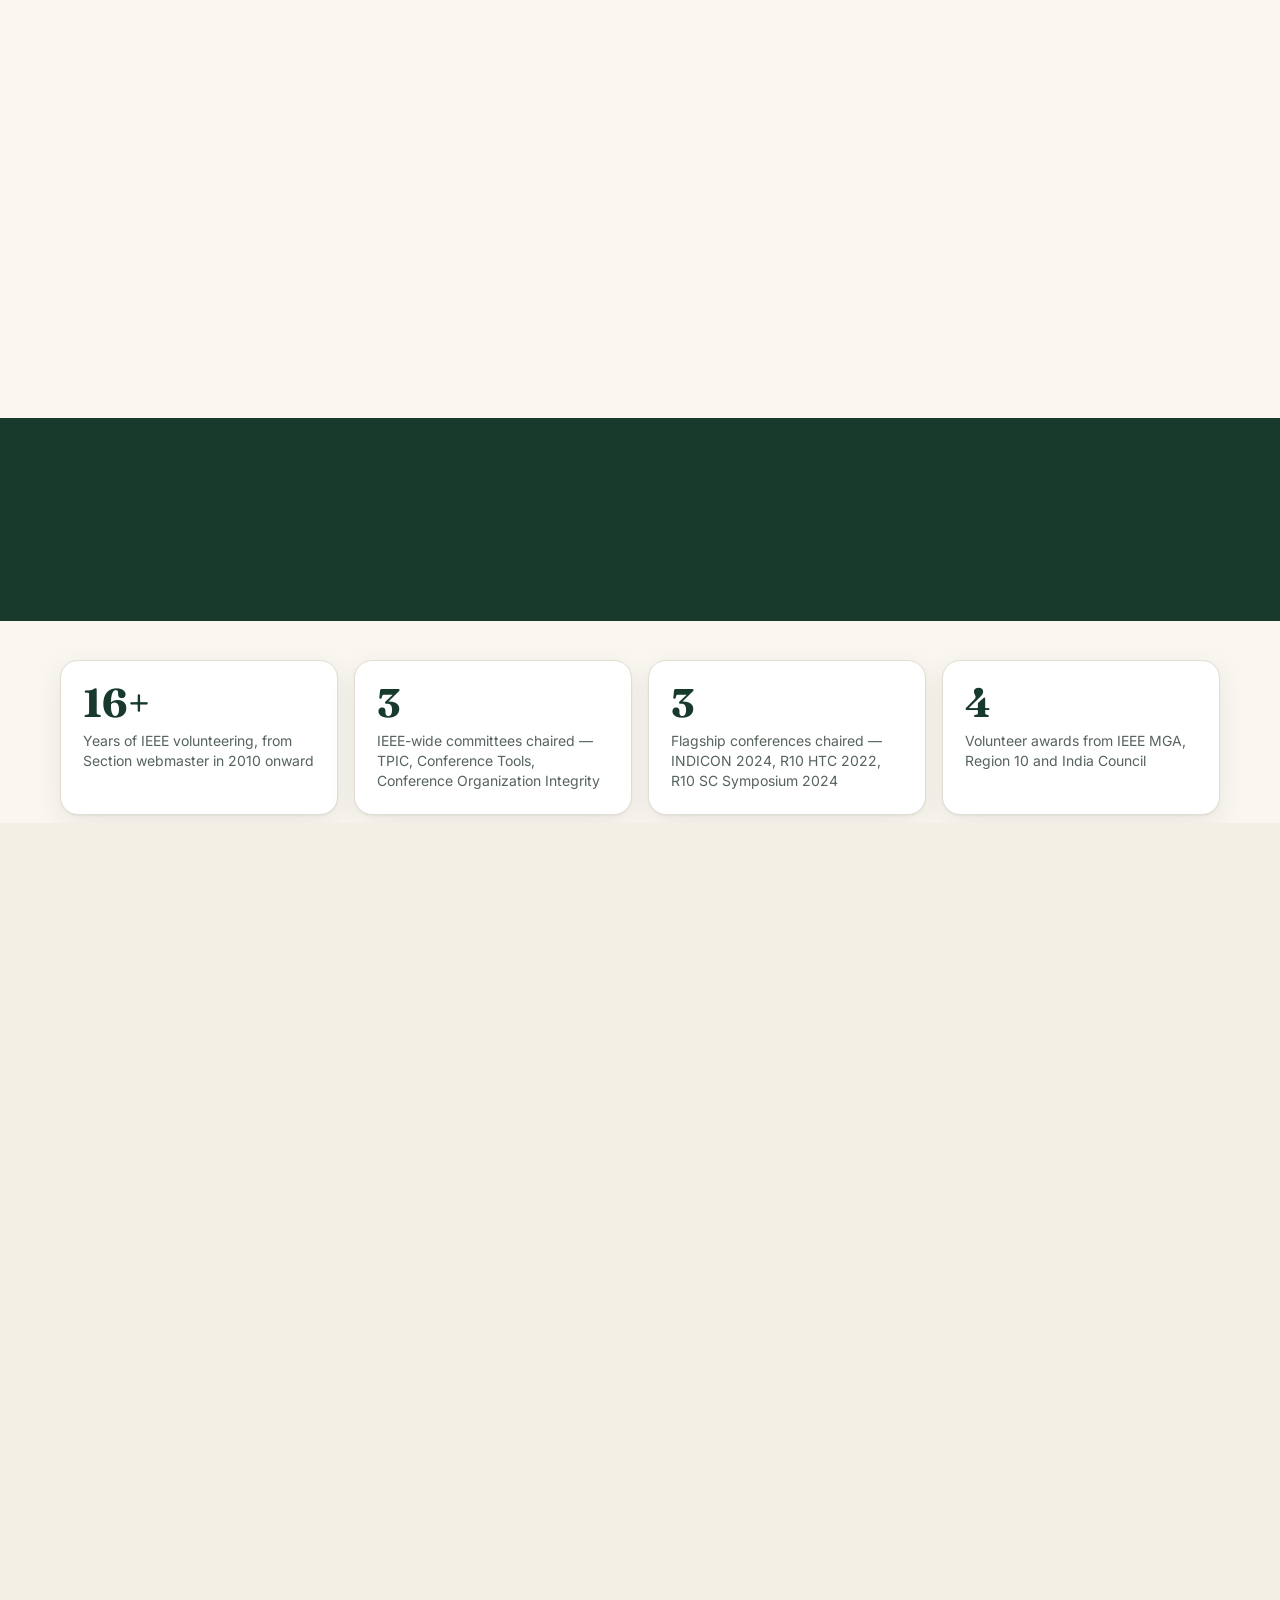
==== commit 4dce0719: "Correct voting steps (Ballots -> Vote -> Complete Ballot -> Vote Completed) and add step-by-step how" ====
--- a/index.html
+++ b/index.html
@@ -459,8 +459,8 @@
         <span class="hv-top"><span class="vstatus-in" id="vstatus" role="status"><span class="vdot" aria-hidden="true"></span><span><b id="vs-title">Voting: 19 Nov – 8 Dec 2026</b><small id="vs-sub">On the IEEE vTools Voting platform</small></span></span><span class="hv-tag">How to vote →</span></span>
         <span class="hv-steps" aria-hidden="true">
           <span><i>1</i>Sign in at voting.vtools.ieee.org</span>
-          <span><i>2</i>Choose Dr Amit Kumar</span>
-          <span><i>3</i>Click “Complete Ballot”</span>
+          <span><i>2</i>Ballots → tick Dr Amit Kumar → Vote</span>
+          <span><i>3</i>“Complete Ballot” → “Vote Completed”</span>
         </span>
         <span class="hv-qr" aria-hidden="true"><img src="assets/qr-vote.svg" width="76" height="76" alt="" decoding="async"><small>Scan to vote</small></span>
       </a>
@@ -514,7 +514,7 @@
       <div class="qrtext">
         <span class="vz-kicker" style="background:#fff">Scan &amp; vote now</span>
         <h3>Open the official ballot</h3>
-        <p>Scan with your phone camera, or tap the button. It opens <strong>voting.vtools.ieee.org</strong> — IEEE’s own voting site. Sign in with your IEEE account, choose <strong>Dr Amit Kumar</strong>, then click <strong>Complete Ballot</strong>.</p>
+        <p>Scan with your phone camera, or tap the button. It opens <strong>voting.vtools.ieee.org</strong> — IEEE’s own voting site. Sign in with your IEEE account, open <strong>Ballots</strong>, tick <strong>Dr Amit Kumar</strong>, click <strong>Vote</strong>, then click <strong>Complete Ballot</strong>.</p>
         <a class="btn btn-amber btn-big" href="https://voting.vtools.ieee.org/" target="_blank" rel="noopener">Vote now on IEEE vTools ↗</a>
       </div>
     </div>
@@ -537,7 +537,7 @@
       <li class="vz-step reveal">
         <div class="vz-num">4</div>
         <h3>Choose Dr Amit Kumar</h3>
-        <p>Tick <strong>Amit Kumar</strong> in the candidate list. You can view each candidate’s statement from the ballot.</p>
+        <p>Tick <strong>Amit Kumar</strong> in the candidate list, then click <strong>Vote</strong>. You can view each candidate’s statement from the ballot.</p>
       </li>
       <li class="vz-step reveal">
         <div class="vz-num">5</div>
@@ -567,9 +567,9 @@
     </div>
     <div class="faq">
       <details class="reveal"><summary>When is the voting?</summary><div class="ans">Voting for IEEE India Council Chair-Elect 2027 runs from <strong>19 November to 8 December 2026</strong>. Check the ballot email for the exact closing time.</div></details>
-      <details class="reveal"><summary>How do I vote?</summary><div class="ans">Go to <a href="https://voting.vtools.ieee.org/" target="_blank" rel="noopener">voting.vtools.ieee.org</a>, sign in with your IEEE account, open the IEEE India Council Chair-Elect 2027 ballot, make your choice, and click <strong>Complete Ballot</strong>. You’ll also receive a ballot email from IEEE vTools Voting with a direct link. <a href="#vote">See the step-by-step guide</a>.</div></details>
+      <details class="reveal"><summary>How do I vote?</summary><div class="ans">Go to <a href="https://voting.vtools.ieee.org/" target="_blank" rel="noopener">voting.vtools.ieee.org</a>, sign in with your IEEE account, open the IEEE India Council Chair-Elect 2027 ballot, make your choice, click <strong>Vote</strong>, then click <strong>Complete Ballot</strong>. You’ll also receive a ballot email from IEEE vTools Voting with a direct link. <a href="#vote">See the step-by-step guide</a>.</div></details>
       <details class="reveal" open><summary>I can’t find my ballot. What should I do?</summary><div class="ans"><ol><li>You don’t need the email — sign in directly at <a href="https://voting.vtools.ieee.org/" target="_blank" rel="noopener">voting.vtools.ieee.org</a>; your ballot appears under <strong>Ballots</strong>.</li><li>Check your <strong>spam, junk and promotions</strong> folders.</li><li>Search your inbox for <strong>“vTools”</strong> or <strong>“IEEE India Council”</strong>.</li><li>Check which email address is registered with your IEEE membership (sign in at <a href="https://www.ieee.org/" target="_blank" rel="noopener">ieee.org</a>). Changing it now may not take effect in time for this election, so rely on step 1 above.</li><li>If no ballot reaches you after 19 November, contact the <strong>IEEE India Council Nomination Committee</strong> through the official website, <a href="https://ieeeindiacouncil.org/" target="_blank" rel="noopener">ieeeindiacouncil.org</a>.</li></ol></div></details>
-      <details class="reveal"><summary>I voted but I’m not sure it counted.</summary><div class="ans">After choosing, you must click <strong>Complete Ballot</strong> on the Confirm Vote page. If you see <strong>Vote Completed</strong>, your vote is recorded. If not, sign in again at <a href="https://voting.vtools.ieee.org/" target="_blank" rel="noopener">voting.vtools.ieee.org</a> and finish the ballot.</div></details>
+      <details class="reveal"><summary>I voted but I’m not sure it counted.</summary><div class="ans">After choosing, click <strong>Vote</strong>, and then you must click <strong>Complete Ballot</strong> on the Confirm Vote page. If you see <strong>Vote Completed</strong>, your vote is recorded. If not, sign in again at <a href="https://voting.vtools.ieee.org/" target="_blank" rel="noopener">voting.vtools.ieee.org</a> and finish the ballot.</div></details>
       <details class="reveal"><summary>Who is eligible to vote?</summary><div class="ans">You must have been an IEEE member <strong>on or before 31 March 2026</strong>, or have <strong>renewed your membership on or before 31 March 2026</strong>, in a Section of the IEEE India Council. Eligibility also depends on your membership grade, as set by the IEEE India Council election rules. If you are eligible, your ballot appears automatically when you sign in at <a href="https://voting.vtools.ieee.org/" target="_blank" rel="noopener">voting.vtools.ieee.org</a> — you don’t need to register. For questions about eligibility, please contact the IEEE India Council.</div></details>
       <details class="reveal"><summary>Is my vote private?</summary><div class="ans">You vote directly on IEEE’s own platform. Candidates, including me, do not see how any individual member voted.</div></details>
       <details class="reveal"><summary>Does this website collect my details or ask for my IEEE login?</summary><div class="ans">No. This site has no forms, sets no cookies and never asks for your IEEE credentials. It counts visits with GoatCounter, a privacy-friendly counter that keeps no personal data. Only enter your IEEE login on official IEEE pages.</div></details>
@@ -792,7 +792,7 @@
         <a class="btn btn-primary" href="assets/posters/amit-kumar-linkedin-facebook.png" download="amit-kumar-linkedin-facebook.png"><svg width="18" height="18" viewBox="0 0 24 24" fill="none" stroke="currentColor" stroke-width="2.2" stroke-linecap="round" stroke-linejoin="round" aria-hidden="true"><path d="M21 15v4a2 2 0 0 1-2 2H5a2 2 0 0 1-2-2v-4"/><path d="M7 10l5 5 5-5"/><path d="M12 15V3"/></svg>Download</a>
       </figure>
     </div>
-    <p class="premind reveal"><b>Reminder posters:</b> <a href="have-you-voted/">“Have you voted?”</a> for the middle weeks · <a href="last-call/">“Last call”</a> for 7–8 December. Each poster has its own link that shows the poster as a picture card when shared on WhatsApp.</p>
+    <p class="premind reveal"><b>Step-by-step:</b> <a href="how-to-vote/">“How to vote” picture guide</a> · <b>Reminder posters:</b> <a href="have-you-voted/">“Have you voted?”</a> for the middle weeks · <a href="last-call/">“Last call”</a> for 7–8 December. Each poster has its own link that shows the poster as a picture card when shared on WhatsApp.</p>
   </div>
 </section>
 
@@ -933,7 +933,7 @@
 
   // Share
   const url=location.href.split('#')[0];
-  const msg='Dr Amit Kumar is on the IEEE India Council Chair-Elect 2027 slate (nominated by petition). Voting runs 19 Nov – 8 Dec 2026 at voting.vtools.ieee.org (sign in with your IEEE account, then click Complete Ballot). Details:';
+  const msg='Dr Amit Kumar is on the IEEE India Council Chair-Elect 2027 slate (nominated by petition). Voting runs 19 Nov – 8 Dec 2026 at voting.vtools.ieee.org (sign in, open Ballots, choose, click Vote, then Complete Ballot). Details:';
   $('#sh-wa').href='https://wa.me/?text='+encodeURIComponent(msg+' '+url);
   $('#sh-li').href='https://www.linkedin.com/sharing/share-offsite/?url='+encodeURIComponent(url);
   const disc='The opinions expressed herein are the opinions of the author and not necessarily the opinions of IEEE.';
